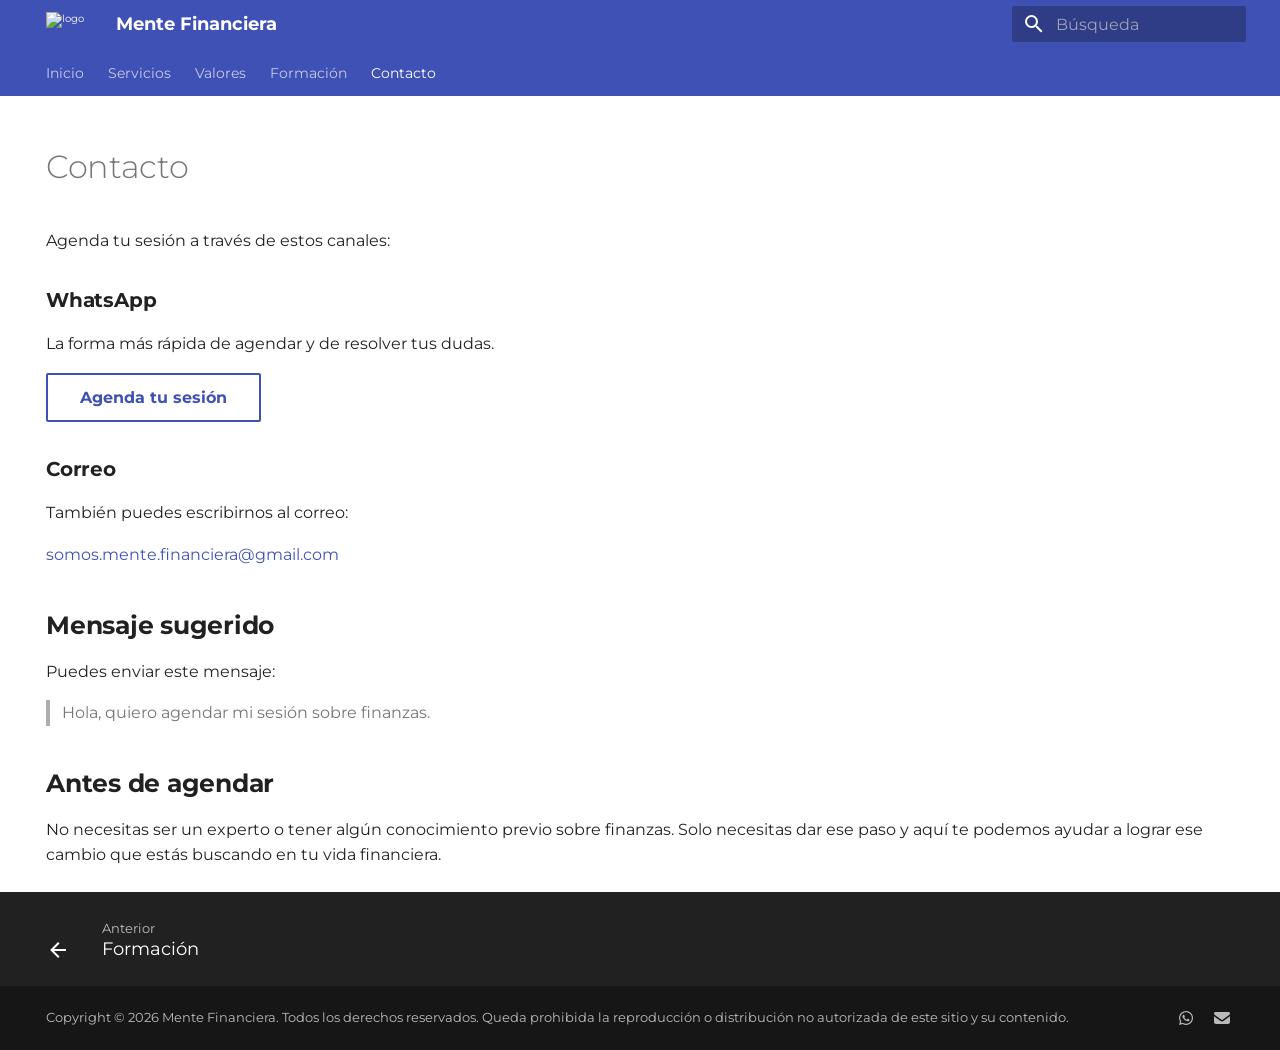
==== contacto/index.html @ 98da9fdd "Pagina de Prueba actualizada desde 475fc9a" ====
<!doctype html>
<html lang="es" class="no-js">
  <head>
    
      <meta charset="utf-8">
      <meta name="viewport" content="width=device-width,initial-scale=1">
      
        <meta name="description" content="Sesión personalizada sobre finanzas personales para jóvenes en México que quieren ordenar su dinero, ahorrar e invertir con mayor criterio.">
      
      
        <meta name="author" content="Mente Financiera">
      
      
        <link rel="canonical" href="https://mente-financiera.github.io/contacto/">
      
      
        <link rel="prev" href="../formacion/">
      
      
      
        
      
      
      <link rel="icon" href="../assets/Dolar.ico">
      <meta name="generator" content="mkdocs-1.6.1, mkdocs-material-9.8.0">
    
    
      
        <title>Contacto - Mente Financiera</title>
      
    
    
      <link rel="stylesheet" href="../assets/stylesheets/main.57a0d79d.min.css">
      
        
        <link rel="stylesheet" href="../assets/stylesheets/palette.fb2fffe2.min.css">
      
      


    
    
      
    
    
      
        
        
        <link rel="preconnect" href="https://fonts.gstatic.com" crossorigin>
        <link rel="stylesheet" href="https://fonts.googleapis.com/css?family=Montserrat:300,300i,400,400i,700,700i%7CRed+Hat+Mono:400,400i,700,700i&display=fallback">
        <style>:root{--md-text-font:"Montserrat";--md-code-font:"Red Hat Mono"}</style>
      
    
    
      <link rel="stylesheet" href="../extra.css?v=20260714-2">
    
    <script>__md_scope=new URL("..",location),__md_hash=e=>[...e].reduce(((e,_)=>(e<<5)-e+_.charCodeAt(0)),0),__md_get=(e,_=localStorage,t=__md_scope)=>JSON.parse(_.getItem(t.pathname+"."+e)),__md_set=(e,_,t=localStorage,a=__md_scope)=>{try{t.setItem(a.pathname+"."+e,JSON.stringify(_))}catch(e){}}</script>
    
      

    
    
  </head>
  
  
    
    
    
    
    
    <body dir="ltr" data-md-color-scheme="default" data-md-color-primary="custom" data-md-color-accent="custom">
  
    
    <input class="md-toggle" data-md-toggle="drawer" type="checkbox" id="__drawer" autocomplete="off">
    <input class="md-toggle" data-md-toggle="search" type="checkbox" id="__search" autocomplete="off">
    <label class="md-overlay" for="__drawer"></label>
    <div data-md-component="skip">
      
        
        <a href="#contacto" class="md-skip">
          Saltar a contenido
        </a>
      
    </div>
    <div data-md-component="announce">
      
    </div>
    
    
      

<header class="md-header" data-md-component="header">
  <nav class="md-header__inner md-grid" aria-label="Cabecera">
    <a href=".." title="Mente Financiera" class="md-header__button md-logo" aria-label="Mente Financiera" data-md-component="logo">
      
  <img src="../assets/Logo.png" alt="logo">

    </a>
    <label class="md-header__button md-icon" for="__drawer">
      
      <svg xmlns="http://www.w3.org/2000/svg" viewBox="0 0 24 24"><path d="M3 6h18v2H3zm0 5h18v2H3zm0 5h18v2H3z"/></svg>
    </label>
    <div class="md-header__title" data-md-component="header-title">
      <div class="md-header__ellipsis">
        <div class="md-header__topic">
          <span class="md-ellipsis">
            Mente Financiera
          </span>
        </div>
        <div class="md-header__topic" data-md-component="header-topic">
          <span class="md-ellipsis">
            
              Contacto
            
          </span>
        </div>
      </div>
    </div>
    
      
    
    
    
    
      
      
        <label class="md-header__button md-icon" for="__search">
          
          <svg xmlns="http://www.w3.org/2000/svg" viewBox="0 0 24 24"><path d="M9.5 3A6.5 6.5 0 0 1 16 9.5c0 1.61-.59 3.09-1.56 4.23l.27.27h.79l5 5-1.5 1.5-5-5v-.79l-.27-.27A6.52 6.52 0 0 1 9.5 16 6.5 6.5 0 0 1 3 9.5 6.5 6.5 0 0 1 9.5 3m0 2C7 5 5 7 5 9.5S7 14 9.5 14 14 12 14 9.5 12 5 9.5 5"/></svg>
        </label>
        <div class="md-search" data-md-component="search" role="dialog">
  <label class="md-search__overlay" for="__search"></label>
  <div class="md-search__inner" role="search">
    <form class="md-search__form" name="search">
      <input type="text" class="md-search__input" name="query" aria-label="Búsqueda" placeholder="Búsqueda" autocapitalize="off" autocorrect="off" autocomplete="off" spellcheck="false" data-md-component="search-query" required>
      <label class="md-search__icon md-icon" for="__search">
        
        <svg xmlns="http://www.w3.org/2000/svg" viewBox="0 0 24 24"><path d="M9.5 3A6.5 6.5 0 0 1 16 9.5c0 1.61-.59 3.09-1.56 4.23l.27.27h.79l5 5-1.5 1.5-5-5v-.79l-.27-.27A6.52 6.52 0 0 1 9.5 16 6.5 6.5 0 0 1 3 9.5 6.5 6.5 0 0 1 9.5 3m0 2C7 5 5 7 5 9.5S7 14 9.5 14 14 12 14 9.5 12 5 9.5 5"/></svg>
        
        <svg xmlns="http://www.w3.org/2000/svg" viewBox="0 0 24 24"><path d="M20 11v2H8l5.5 5.5-1.42 1.42L4.16 12l7.92-7.92L13.5 5.5 8 11z"/></svg>
      </label>
      <nav class="md-search__options" aria-label="Buscar">
        
        <button type="reset" class="md-search__icon md-icon" title="Limpiar" aria-label="Limpiar" tabindex="-1">
          
          <svg xmlns="http://www.w3.org/2000/svg" viewBox="0 0 24 24"><path d="M19 6.41 17.59 5 12 10.59 6.41 5 5 6.41 10.59 12 5 17.59 6.41 19 12 13.41 17.59 19 19 17.59 13.41 12z"/></svg>
        </button>
      </nav>
      
        <div class="md-search__suggest" data-md-component="search-suggest"></div>
      
    </form>
    <div class="md-search__output">
      <div class="md-search__scrollwrap" tabindex="0" data-md-scrollfix>
        <div class="md-search-result" data-md-component="search-result">
          <div class="md-search-result__meta">
            Inicializando búsqueda
          </div>
          <ol class="md-search-result__list" role="presentation"></ol>
        </div>
      </div>
    </div>
  </div>
</div>
      
    
    
  </nav>
  
</header>
    
    <div class="md-container" data-md-component="container">
      
      
        
          
            
<nav class="md-tabs" aria-label="Pestañas" data-md-component="tabs">
  <div class="md-grid">
    <ul class="md-tabs__list">
      
        
  
  
  
  
    <li class="md-tabs__item">
      <a href=".." class="md-tabs__link">
        
  
  
    
  
  Inicio

      </a>
    </li>
  

      
        
  
  
  
  
    <li class="md-tabs__item">
      <a href="../servicios/" class="md-tabs__link">
        
  
  
    
  
  Servicios

      </a>
    </li>
  

      
        
  
  
  
  
    <li class="md-tabs__item">
      <a href="../valores/" class="md-tabs__link">
        
  
  
    
  
  Valores

      </a>
    </li>
  

      
        
  
  
  
  
    <li class="md-tabs__item">
      <a href="../formacion/" class="md-tabs__link">
        
  
  
    
  
  Formación

      </a>
    </li>
  

      
        
  
  
  
    
  
  
    <li class="md-tabs__item md-tabs__item--active">
      <a href="./" class="md-tabs__link">
        
  
  
    
  
  Contacto

      </a>
    </li>
  

      
    </ul>
  </div>
</nav>
          
        
      
      <main class="md-main" data-md-component="main">
        <div class="md-main__inner md-grid">
          
            
              
                
              
              <div class="md-sidebar md-sidebar--primary" data-md-component="sidebar" data-md-type="navigation" hidden>
                <div class="md-sidebar__scrollwrap">
                  <div class="md-sidebar__inner">
                    


  


<nav class="md-nav md-nav--primary md-nav--lifted" aria-label="Navegación" data-md-level="0">
  <label class="md-nav__title" for="__drawer">
    <a href=".." title="Mente Financiera" class="md-nav__button md-logo" aria-label="Mente Financiera" data-md-component="logo">
      
  <img src="../assets/Logo.png" alt="logo">

    </a>
    Mente Financiera
  </label>
  
  <ul class="md-nav__list" data-md-scrollfix>
    
      
      
  
  
  
  
    <li class="md-nav__item">
      <a href=".." class="md-nav__link">
        
  
  
  <span class="md-ellipsis">
    
  
    Inicio
  

    
  </span>
  
  

      </a>
    </li>
  

    
      
      
  
  
  
  
    <li class="md-nav__item">
      <a href="../servicios/" class="md-nav__link">
        
  
  
  <span class="md-ellipsis">
    
  
    Servicios
  

    
  </span>
  
  

      </a>
    </li>
  

    
      
      
  
  
  
  
    <li class="md-nav__item">
      <a href="../valores/" class="md-nav__link">
        
  
  
  <span class="md-ellipsis">
    
  
    Valores
  

    
  </span>
  
  

      </a>
    </li>
  

    
      
      
  
  
  
  
    <li class="md-nav__item">
      <a href="../formacion/" class="md-nav__link">
        
  
  
  <span class="md-ellipsis">
    
  
    Formación
  

    
  </span>
  
  

      </a>
    </li>
  

    
      
      
  
  
    
  
  
  
    <li class="md-nav__item md-nav__item--active">
      
      <input class="md-nav__toggle md-toggle" type="checkbox" id="__toc">
      
      
        
      
      
        <label class="md-nav__link md-nav__link--active" for="__toc">
          
  
  
  <span class="md-ellipsis">
    
  
    Contacto
  

    
  </span>
  
  

          <span class="md-nav__icon md-icon"></span>
        </label>
      
      <a href="./" class="md-nav__link md-nav__link--active">
        
  
  
  <span class="md-ellipsis">
    
  
    Contacto
  

    
  </span>
  
  

      </a>
      
        

<nav class="md-nav md-nav--secondary" aria-label="Tabla de contenidos">
  
  
  
    
  
  
    <label class="md-nav__title" for="__toc">
      <span class="md-nav__icon md-icon"></span>
      Tabla de contenidos
    </label>
    <ul class="md-nav__list" data-md-component="toc" data-md-scrollfix>
      
        <li class="md-nav__item">
  <a href="#whatsapp" class="md-nav__link">
    <span class="md-ellipsis">
      
        WhatsApp
      
    </span>
  </a>
  
</li>
      
        <li class="md-nav__item">
  <a href="#correo" class="md-nav__link">
    <span class="md-ellipsis">
      
        Correo
      
    </span>
  </a>
  
</li>
      
        <li class="md-nav__item">
  <a href="#mensaje-sugerido" class="md-nav__link">
    <span class="md-ellipsis">
      
        Mensaje sugerido
      
    </span>
  </a>
  
</li>
      
        <li class="md-nav__item">
  <a href="#antes-de-agendar" class="md-nav__link">
    <span class="md-ellipsis">
      
        Antes de agendar
      
    </span>
  </a>
  
</li>
      
    </ul>
  
</nav>
      
    </li>
  

    
  </ul>
</nav>
                  </div>
                </div>
              </div>
            
            
              
                
              
              <div class="md-sidebar md-sidebar--secondary" data-md-component="sidebar" data-md-type="toc" hidden>
                <div class="md-sidebar__scrollwrap">
                  <div class="md-sidebar__inner">
                    

<nav class="md-nav md-nav--secondary" aria-label="Tabla de contenidos">
  
  
  
    
  
  
    <label class="md-nav__title" for="__toc">
      <span class="md-nav__icon md-icon"></span>
      Tabla de contenidos
    </label>
    <ul class="md-nav__list" data-md-component="toc" data-md-scrollfix>
      
        <li class="md-nav__item">
  <a href="#whatsapp" class="md-nav__link">
    <span class="md-ellipsis">
      
        WhatsApp
      
    </span>
  </a>
  
</li>
      
        <li class="md-nav__item">
  <a href="#correo" class="md-nav__link">
    <span class="md-ellipsis">
      
        Correo
      
    </span>
  </a>
  
</li>
      
        <li class="md-nav__item">
  <a href="#mensaje-sugerido" class="md-nav__link">
    <span class="md-ellipsis">
      
        Mensaje sugerido
      
    </span>
  </a>
  
</li>
      
        <li class="md-nav__item">
  <a href="#antes-de-agendar" class="md-nav__link">
    <span class="md-ellipsis">
      
        Antes de agendar
      
    </span>
  </a>
  
</li>
      
    </ul>
  
</nav>
                  </div>
                </div>
              </div>
            
          
          
            <div class="md-content" data-md-component="content">
              
              <article class="md-content__inner md-typeset">
                
                  
  




<!-- markdownlint-disable MD033 MD041 -->

<h1 id="contacto">Contacto</h1>
<p>Agenda tu sesión a través de estos canales:</p>
<div class="mf-contact">
<div>
<h3 id="whatsapp"><strong>WhatsApp</strong></h3>
<p>La forma más rápida de agendar y de resolver tus dudas.</p>
<p><a class="md-button" href="https://wa.me/528123905425?text=Hola%2C%20quiero%20agendar%20mi%20sesion%20sobre%20finanzas.">Agenda tu sesión</a></p>
</div>
<div>
<h3 id="correo"><strong>Correo</strong></h3>
<p>También puedes escribirnos al correo:</p>
<p><a href="mailto:somos.mente.financiera@gmail.com">somos.mente.financiera@gmail.com</a></p>
</div>
</div>
<h2 id="mensaje-sugerido"><strong>Mensaje sugerido</strong></h2>
<p>Puedes enviar este mensaje:</p>
<blockquote>
<p>Hola, quiero agendar mi sesión sobre finanzas.</p>
</blockquote>
<h2 id="antes-de-agendar"><strong>Antes de agendar</strong></h2>
<p>No necesitas ser un experto o tener algún conocimiento previo sobre finanzas. Solo necesitas dar ese paso y aquí te podemos ayudar a lograr ese cambio que estás buscando en tu vida financiera.</p>







  
  




  



                
              </article>
            </div>
          
          
<script>var target=document.getElementById(location.hash.slice(1));target&&target.name&&(target.checked=target.name.startsWith("__tabbed_"))</script>
        </div>
        
          <button type="button" class="md-top md-icon" data-md-component="top" hidden>
  
  <svg xmlns="http://www.w3.org/2000/svg" viewBox="0 0 24 24"><path d="M13 20h-2V8l-5.5 5.5-1.42-1.42L12 4.16l7.92 7.92-1.42 1.42L13 8z"/></svg>
  Volver al principio
</button>
        
      </main>
      
        <footer class="md-footer">
  
    
      
        
      
      <nav class="md-footer__inner md-grid" aria-label="Pie" >
        
          
          <a href="../formacion/" class="md-footer__link md-footer__link--prev" aria-label="Anterior: Formación">
            <div class="md-footer__button md-icon">
              
              <svg xmlns="http://www.w3.org/2000/svg" viewBox="0 0 24 24"><path d="M20 11v2H8l5.5 5.5-1.42 1.42L4.16 12l7.92-7.92L13.5 5.5 8 11z"/></svg>
            </div>
            <div class="md-footer__title">
              <span class="md-footer__direction">
                Anterior
              </span>
              <div class="md-ellipsis">
                Formación
              </div>
            </div>
          </a>
        
        
      </nav>
    
  
  <div class="md-footer-meta md-typeset">
    <div class="md-footer-meta__inner md-grid">
      <div class="md-copyright">
  
    <div class="md-copyright__highlight">
      Copyright &copy; 2026 Mente Financiera. Todos los derechos reservados. Queda prohibida la reproducción o distribución no autorizada de este sitio y su contenido.
    </div>
  
  
</div>
      
        
<div class="md-social">
  
    
    
    
    
    <a href="https://wa.me/528123905425?text=Hola%2C%20quiero%20agendar%20mi%20sesion%20Dinero%20a%20Futuro." target="_blank" rel="noopener" title="Agendar por WhatsApp" class="md-social__link">
      <svg xmlns="http://www.w3.org/2000/svg" viewBox="0 0 448 512"><!--! Font Awesome Free 7.1.0 by @fontawesome - https://fontawesome.com License - https://fontawesome.com/license/free (Icons: CC BY 4.0, Fonts: SIL OFL 1.1, Code: MIT License) Copyright 2025 Fonticons, Inc.--><path d="M380.9 97.1C339 55.1 283.2 32 223.9 32c-122.4 0-222 99.6-222 222 0 39.1 10.2 77.3 29.6 111L0 480l117.7-30.9c32.4 17.7 68.9 27 106.1 27h.1c122.3 0 224.1-99.6 224.1-222 0-59.3-25.2-115-67.1-157m-157 341.6c-33.2 0-65.7-8.9-94-25.7l-6.7-4-69.8 18.3L72 359.2l-4.4-7c-18.5-29.4-28.2-63.3-28.2-98.2 0-101.7 82.8-184.5 184.6-184.5 49.3 0 95.6 19.2 130.4 54.1s56.2 81.2 56.1 130.5c0 101.8-84.9 184.6-186.6 184.6m101.2-138.2c-5.5-2.8-32.8-16.2-37.9-18-5.1-1.9-8.8-2.8-12.5 2.8s-14.3 18-17.6 21.8c-3.2 3.7-6.5 4.2-12 1.4-32.6-16.3-54-29.1-75.5-66-5.7-9.8 5.7-9.1 16.3-30.3 1.8-3.7.9-6.9-.5-9.7s-12.5-30.1-17.1-41.2c-4.5-10.8-9.1-9.3-12.5-9.5-3.2-.2-6.9-.2-10.6-.2s-9.7 1.4-14.8 6.9c-5.1 5.6-19.4 19-19.4 46.3s19.9 53.7 22.6 57.4c2.8 3.7 39.1 59.7 94.8 83.8 35.2 15.2 49 16.5 66.6 13.9 10.7-1.6 32.8-13.4 37.4-26.4s4.6-24.1 3.2-26.4c-1.3-2.5-5-3.9-10.5-6.6"/></svg>
    </a>
  
    
    
    
    
    <a href="mailto:somos.mente.financiera@gmail.com" target="_blank" rel="noopener" title="Escribir por correo" class="md-social__link">
      <svg xmlns="http://www.w3.org/2000/svg" viewBox="0 0 512 512"><!--! Font Awesome Free 7.1.0 by @fontawesome - https://fontawesome.com License - https://fontawesome.com/license/free (Icons: CC BY 4.0, Fonts: SIL OFL 1.1, Code: MIT License) Copyright 2025 Fonticons, Inc.--><path d="M48 64C21.5 64 0 85.5 0 112c0 15.1 7.1 29.3 19.2 38.4l208 156a48 48 0 0 0 57.6 0l208-156c12.1-9.1 19.2-23.3 19.2-38.4 0-26.5-21.5-48-48-48zM0 196v188c0 35.3 28.7 64 64 64h384c35.3 0 64-28.7 64-64V196L313.6 344.8c-34.1 25.6-81.1 25.6-115.2 0z"/></svg>
    </a>
  
</div>
      
    </div>
  </div>
</footer>
      
    </div>
    <div class="md-dialog" data-md-component="dialog">
      <div class="md-dialog__inner md-typeset"></div>
    </div>
    
    
    
      
      
      <script id="__config" type="application/json">{"annotate": null, "base": "..", "features": ["navigation.tabs", "navigation.sections", "navigation.top", "navigation.footer", "toc.follow", "search.suggest", "search.highlight"], "search": "../assets/javascripts/workers/search.a7633da7.min.js", "tags": null, "translations": {"clipboard.copied": "Copiado al portapapeles", "clipboard.copy": "Copiar al portapapeles", "search.result.more.one": "1 m\u00e1s en esta p\u00e1gina", "search.result.more.other": "# m\u00e1s en esta p\u00e1gina", "search.result.none": "No se encontraron documentos", "search.result.one": "1 documento encontrado", "search.result.other": "# documentos encontrados", "search.result.placeholder": "Teclee para comenzar b\u00fasqueda", "search.result.term.missing": "Falta", "select.version": "Seleccionar versi\u00f3n"}, "version": null}</script>
    
    
      <script src="../assets/javascripts/bundle.c21346df.min.js"></script>
      
    
  </body>
</html>
---- assets/stylesheets/main.57a0d79d.min.css ----
@charset "UTF-8";html{box-sizing:border-box;-webkit-text-size-adjust:none;-moz-text-size-adjust:none;text-size-adjust:none}*,:after,:before{box-sizing:inherit}@media(prefers-reduced-motion){*,:after,:before{transition:none!important}}body{margin:0;-webkit-font-smoothing:antialiased;-moz-osx-font-smoothing:grayscale;--md-text-font-family:var(--md-text-font, _),
    -apple-system, BlinkMacSystemFont, Helvetica, Arial, sans-serif;--md-code-font-family:var(--md-code-font, _),
    SFMono-Regular, Consolas, Menlo, monospace}.md-typeset code:not(.focus-visible),a,button,input,label{-webkit-tap-highlight-color:transparent}a{color:inherit;text-decoration:none}hr{box-sizing:initial;display:block;height:.05rem;padding:0;overflow:visible;border:0}small{font-size:80%}sub,sup{line-height:1em}img{border-style:none}table{border-spacing:0;border-collapse:initial}td,th{font-weight:400;vertical-align:top}button{padding:0;margin:0;font-family:inherit;font-size:inherit;background:#0000;border:0}input{border:0;outline:none}:root{--md-primary-fg-color:#4051b5;--md-primary-fg-color--light:#5d6cc0;--md-primary-fg-color--dark:#303fa1;--md-primary-bg-color:#fff;--md-primary-bg-color--light:#ffffffb3;--md-accent-fg-color:#526cfe;--md-accent-fg-color--transparent:#526cfe1a;--md-accent-bg-color:#fff;--md-accent-bg-color--light:#ffffffb3;--md-typeset-table-sort-icon:url("data:image/svg+xml;charset=utf-8,<svg xmlns='http://www.w3.org/2000/svg' viewBox='0 0 24 24'><path d='m18 21-4-4h3V7h-3l4-4 4 4h-3v10h3M2 19v-2h10v2M2 13v-2h7v2M2 7V5h4v2z'/></svg>");--md-typeset-table-sort-icon--asc:url("data:image/svg+xml;charset=utf-8,<svg xmlns='http://www.w3.org/2000/svg' viewBox='0 0 24 24'><path d='M19 17h3l-4 4-4-4h3V3h2M2 17h10v2H2M6 5v2H2V5m0 6h7v2H2z'/></svg>");--md-typeset-table-sort-icon--desc:url("data:image/svg+xml;charset=utf-8,<svg xmlns='http://www.w3.org/2000/svg' viewBox='0 0 24 24'><path d='M19 7h3l-4-4-4 4h3v14h2M2 17h10v2H2M6 5v2H2V5m0 6h7v2H2z'/></svg>")}[data-md-color-scheme=default]{color-scheme:light}[data-md-color-scheme=default] img[src$="#gh-dark-mode-only"],[data-md-color-scheme=default] img[src$="#only-dark"]{display:none}:root,[data-md-color-scheme=default]{--md-hue:225deg;--md-default-fg-color:#000000de;--md-default-fg-color--light:#0000008a;--md-default-fg-color--lighter:#00000052;--md-default-fg-color--lightest:#00000012;--md-default-bg-color:#fff;--md-default-bg-color--light:#ffffffb3;--md-default-bg-color--lighter:#ffffff4d;--md-default-bg-color--lightest:#ffffff1f;--md-code-fg-color:#36464e;--md-code-bg-color:#f5f5f5;--md-code-bg-color--light:#f5f5f5b3;--md-code-bg-color--lighter:#f5f5f54d;--md-code-hl-color:#4287ff;--md-code-hl-color--light:#4287ff1a;--md-code-hl-number-color:#d52a2a;--md-code-hl-special-color:#db1457;--md-code-hl-function-color:#a846b9;--md-code-hl-constant-color:#6e59d9;--md-code-hl-keyword-color:#3f6ec6;--md-code-hl-string-color:#1c7d4d;--md-code-hl-name-color:var(--md-code-fg-color);--md-code-hl-operator-color:var(--md-default-fg-color--light);--md-code-hl-punctuation-color:var(--md-default-fg-color--light);--md-code-hl-comment-color:var(--md-default-fg-color--light);--md-code-hl-generic-color:var(--md-default-fg-color--light);--md-code-hl-variable-color:var(--md-default-fg-color--light);--md-typeset-color:var(--md-default-fg-color);--md-typeset-a-color:var(--md-primary-fg-color);--md-typeset-del-color:#f5503d26;--md-typeset-ins-color:#0bd57026;--md-typeset-kbd-color:#fafafa;--md-typeset-kbd-accent-color:#fff;--md-typeset-kbd-border-color:#b8b8b8;--md-typeset-mark-color:#ffff0080;--md-typeset-table-color:#0000001f;--md-typeset-table-color--light:#00000009;--md-admonition-fg-color:var(--md-default-fg-color);--md-admonition-bg-color:var(--md-default-bg-color);--md-warning-fg-color:#000000de;--md-warning-bg-color:#ff9;--md-footer-fg-color:#fff;--md-footer-fg-color--light:#ffffffb3;--md-footer-fg-color--lighter:#ffffff73;--md-footer-bg-color:#000000de;--md-footer-bg-color--dark:#00000052;--md-shadow-z1:0 0.2rem 0.5rem #0000000d,
    0 0 0.05rem #0000001a;--md-shadow-z2:0 0.2rem 0.5rem #0000001a,
    0 0 0.05rem #00000040;--md-shadow-z3:0 0.2rem 0.5rem #0003,
    0 0 0.05rem #00000059}.md-icon svg{display:block;width:1.2rem;height:1.2rem;fill:currentcolor}aside,body,input{font-family:var(--md-text-font-family);font-feature-settings:"kern","liga";color:var(--md-typeset-color)}code,kbd,pre{font-family:var(--md-code-font-family);font-feature-settings:"kern"}.md-typeset{font-size:.8rem;line-height:1.6;overflow-wrap:break-word;-webkit-print-color-adjust:exact;color-adjust:exact}@media print{.md-typeset{font-size:.68rem}.md-typeset code,.md-typeset kbd,.md-typeset pre{white-space:pre-wrap}}.md-typeset blockquote,.md-typeset dl,.md-typeset figure,.md-typeset ol,.md-typeset pre,.md-typeset ul{margin-top:1em;margin-bottom:1em}.md-typeset h1{margin:0 0 1.25em;font-size:2em;line-height:1.3;color:var(--md-default-fg-color--light)}.md-typeset h1,.md-typeset h2{font-weight:300;letter-spacing:-.01em}.md-typeset h2{margin:1.6em 0 .64em;font-size:1.5625em;line-height:1.4}.md-typeset h3{margin:1.6em 0 .8em;font-size:1.25em;font-weight:400;line-height:1.5;letter-spacing:-.01em}.md-typeset h2+h3{margin-top:.8em}.md-typeset h4{margin:1em 0;font-weight:700;letter-spacing:-.01em}.md-typeset h5,.md-typeset h6{margin:1.25em 0;font-size:.8em;font-weight:700;color:var(--md-default-fg-color--light);letter-spacing:-.01em}.md-typeset h5{text-transform:uppercase}.md-typeset h5 code{text-transform:none}.md-typeset hr{display:flow-root;margin:1.5em 0;border-bottom:.05rem solid var(--md-default-fg-color--lightest)}.md-typeset a{color:var(--md-typeset-a-color);word-break:break-word}.md-typeset a,.md-typeset a:before{transition:color 125ms}.md-typeset a:focus,.md-typeset a:hover{color:var(--md-accent-fg-color)}.md-typeset a:focus code,.md-typeset a:hover code{color:var(--md-accent-fg-color);background-color:var(--md-accent-fg-color--transparent)}.md-typeset a code{color:var(--md-typeset-a-color)}.md-typeset a.focus-visible{outline-color:var(--md-accent-fg-color);outline-offset:.2rem}.md-typeset code,.md-typeset kbd,.md-typeset pre{font-variant-ligatures:none;color:var(--md-code-fg-color);direction:ltr;transition:background-color 125ms}.md-typeset code{padding:0 .2941176471em;font-size:.85em;word-break:break-word;background-color:var(--md-code-bg-color);border-radius:.1rem;-webkit-box-decoration-break:clone;box-decoration-break:clone;transition:color 125ms,background-color 125ms}.md-typeset code:not(.focus-visible){outline:none}.md-typeset pre{position:relative;display:flow-root;line-height:1.4}.md-typeset pre>code{display:block;padding:.7720588235em 1.1764705882em;margin:0;overflow:auto;word-break:normal;touch-action:auto;scrollbar-color:var(--md-default-fg-color--lighter) #0000;scrollbar-width:thin;outline-color:var(--md-accent-fg-color);box-shadow:none;-webkit-box-decoration-break:slice;box-decoration-break:slice}.md-typeset pre>code:hover{scrollbar-color:var(--md-accent-fg-color) #0000}.md-typeset pre>code::-webkit-scrollbar{width:.2rem;height:.2rem}.md-typeset pre>code::-webkit-scrollbar-thumb{background-color:var(--md-default-fg-color--lighter)}.md-typeset pre>code::-webkit-scrollbar-thumb:hover{background-color:var(--md-accent-fg-color)}.md-typeset kbd{display:inline-block;padding:0 .6666666667em;font-size:.75em;color:var(--md-default-fg-color);word-break:break-word;vertical-align:text-top;background-color:var(--md-typeset-kbd-color);border-radius:.1rem;box-shadow:0 .1rem 0 .05rem var(--md-typeset-kbd-border-color),0 .1rem 0 var(--md-typeset-kbd-border-color),0 -.1rem .2rem var(--md-typeset-kbd-accent-color) inset}.md-typeset mark{color:inherit;word-break:break-word;background-color:var(--md-typeset-mark-color);-webkit-box-decoration-break:clone;box-decoration-break:clone}.md-typeset abbr{text-decoration:none;cursor:help}.md-typeset [data-preview],.md-typeset abbr{border-bottom:.05rem dotted var(--md-default-fg-color--light)}.md-typeset small{opacity:.75}[dir=ltr] .md-typeset sub,[dir=ltr] .md-typeset sup{margin-left:.078125em}[dir=rtl] .md-typeset sub,[dir=rtl] .md-typeset sup{margin-right:.078125em}[dir=ltr] .md-typeset blockquote{padding-left:.6rem;border-left:.2rem solid var(--md-default-fg-color--lighter)}[dir=rtl] .md-typeset blockquote{padding-right:.6rem;border-right:.2rem solid var(--md-default-fg-color--lighter)}.md-typeset blockquote{margin-left:0;margin-right:0;color:var(--md-default-fg-color--light)}.md-typeset ul{list-style-type:disc}.md-typeset ul[type]{list-style-type:revert-layer}[dir=ltr] .md-typeset ol,[dir=ltr] .md-typeset ol li ol,[dir=ltr] .md-typeset ol li ul,[dir=ltr] .md-typeset ul,[dir=ltr] .md-typeset ul li ol,[dir=ltr] .md-typeset ul li ul{margin-left:.625em}[dir=rtl] .md-typeset ol,[dir=rtl] .md-typeset ol li ol,[dir=rtl] .md-typeset ol li ul,[dir=rtl] .md-typeset ul,[dir=rtl] .md-typeset ul li ol,[dir=rtl] .md-typeset ul li ul{margin-right:.625em}.md-typeset ol,.md-typeset ul{padding:0}.md-typeset ol:not([hidden]),.md-typeset ul:not([hidden]){display:flow-root}.md-typeset ol ol,.md-typeset ul ol{list-style-type:lower-alpha}.md-typeset ol ol ol,.md-typeset ul ol ol{list-style-type:lower-roman}.md-typeset ol ol ol ol,.md-typeset ul ol ol ol{list-style-type:upper-alpha}.md-typeset ol ol ol ol ol,.md-typeset ul ol ol ol ol{list-style-type:upper-roman}.md-typeset ol[type],.md-typeset ul[type]{list-style-type:revert-layer}[dir=ltr] .md-typeset ol li,[dir=ltr] .md-typeset ul li{margin-left:1.25em}[dir=rtl] .md-typeset ol li,[dir=rtl] .md-typeset ul li{margin-right:1.25em}.md-typeset ol li,.md-typeset ul li{margin-bottom:.5em}.md-typeset ol li blockquote,.md-typeset ol li p,.md-typeset ul li blockquote,.md-typeset ul li p{margin:.5em 0}.md-typeset ol li:last-child,.md-typeset ul li:last-child{margin-bottom:0}.md-typeset ol li ol,.md-typeset ol li ul,.md-typeset ul li ol,.md-typeset ul li ul{margin-top:.5em;margin-bottom:.5em}[dir=ltr] .md-typeset dd{margin-left:1.875em}[dir=rtl] .md-typeset dd{margin-right:1.875em}.md-typeset dd{margin-top:1em;margin-bottom:1.5em}.md-typeset img,.md-typeset svg,.md-typeset video{max-width:100%;height:auto}.md-typeset img[align=left]{margin:1em 1em 1em 0}.md-typeset img[align=right]{margin:1em 0 1em 1em}.md-typeset img[align]:only-child{margin-top:0}.md-typeset figure{display:flow-root;width:fit-content;max-width:100%;margin:1em auto;text-align:center}.md-typeset figure img{display:block;margin:0 auto}.md-typeset figcaption{max-width:24rem;margin:1em auto;font-style:italic}.md-typeset iframe{max-width:100%}.md-typeset table:not([class]){display:inline-block;max-width:100%;overflow:auto;font-size:.64rem;touch-action:auto;background-color:var(--md-default-bg-color);border:.05rem solid var(--md-typeset-table-color);border-radius:.1rem}@media print{.md-typeset table:not([class]){display:table}}.md-typeset table:not([class])+*{margin-top:1.5em}.md-typeset table:not([class]) td>:first-child,.md-typeset table:not([class]) th>:first-child{margin-top:0}.md-typeset table:not([class]) td>:last-child,.md-typeset table:not([class]) th>:last-child{margin-bottom:0}.md-typeset table:not([class]) td:not([align]),.md-typeset table:not([class]) th:not([align]){text-align:left}[dir=rtl] .md-typeset table:not([class]) td:not([align]),[dir=rtl] .md-typeset table:not([class]) th:not([align]){text-align:right}.md-typeset table:not([class]) th{min-width:5rem;padding:.9375em 1.25em;font-weight:700;vertical-align:top}.md-typeset table:not([class]) td{padding:.9375em 1.25em;vertical-align:top;border-top:.05rem solid var(--md-typeset-table-color)}.md-typeset table:not([class]) tbody tr{transition:background-color 125ms}.md-typeset table:not([class]) tbody tr:hover{background-color:var(--md-typeset-table-color--light);box-shadow:0 .05rem 0 var(--md-default-bg-color) inset}.md-typeset table:not([class]) a{word-break:normal}.md-typeset table th[role=columnheader]{cursor:pointer}[dir=ltr] .md-typeset table th[role=columnheader]:after{margin-left:.5em}[dir=rtl] .md-typeset table th[role=columnheader]:after{margin-right:.5em}.md-typeset table th[role=columnheader]:after{display:inline-block;width:1.2em;height:1.2em;vertical-align:text-bottom;content:"";-webkit-mask-image:var(--md-typeset-table-sort-icon);mask-image:var(--md-typeset-table-sort-icon);-webkit-mask-repeat:no-repeat;mask-repeat:no-repeat;-webkit-mask-size:contain;mask-size:contain;transition:background-color 125ms}.md-typeset table th[role=columnheader]:hover:after{background-color:var(--md-default-fg-color--lighter)}.md-typeset table th[role=columnheader][aria-sort=ascending]:after{background-color:var(--md-default-fg-color--light);-webkit-mask-image:var(--md-typeset-table-sort-icon--asc);mask-image:var(--md-typeset-table-sort-icon--asc)}.md-typeset table th[role=columnheader][aria-sort=descending]:after{background-color:var(--md-default-fg-color--light);-webkit-mask-image:var(--md-typeset-table-sort-icon--desc);mask-image:var(--md-typeset-table-sort-icon--desc)}.md-typeset__scrollwrap{margin:1em -.8rem;overflow-x:auto;touch-action:auto}.md-typeset__table{display:inline-block;padding:0 .8rem;margin-bottom:.5em}@media print{.md-typeset__table{display:block}}html .md-typeset__table table{display:table;width:100%;margin:0;overflow:hidden}@media screen and (max-width:44.984375em){.md-content__inner>pre{margin:1em -.8rem}.md-content__inner>pre code{border-radius:0}}.md-typeset .md-author{position:relative;display:block;flex-shrink:0;width:1.6rem;height:1.6rem;overflow:hidden;border-radius:100%;transition:color 125ms,transform 125ms}.md-typeset .md-author img{display:block}.md-typeset .md-author--more{font-size:.6rem;font-weight:700;line-height:1.6rem;color:var(--md-default-fg-color--lighter);text-align:center;background:var(--md-default-fg-color--lightest)}.md-typeset .md-author--long{width:2.4rem;height:2.4rem}.md-typeset a.md-author{transform:scale(1)}.md-typeset a.md-author img{filter:grayscale(100%) opacity(75%);border-radius:100%;transition:filter 125ms}.md-typeset a.md-author:focus,.md-typeset a.md-author:hover{z-index:1;transform:scale(1.1)}.md-typeset a.md-author:focus img,.md-typeset a.md-author:hover img{filter:grayscale(0)}.md-banner{overflow:auto;color:var(--md-footer-fg-color);background-color:var(--md-footer-bg-color)}@media print{.md-banner{display:none}}.md-banner--warning{color:var(--md-warning-fg-color);background-color:var(--md-warning-bg-color)}.md-banner__inner{padding:0 .8rem;margin:.6rem auto;font-size:.7rem}[dir=ltr] .md-banner__button{float:right}[dir=rtl] .md-banner__button{float:left}.md-banner__button{color:inherit;cursor:pointer;transition:opacity .25s}.no-js .md-banner__button{display:none}.md-banner__button:hover{opacity:.7}html{height:100%;overflow-x:hidden;font-size:125%}@media screen and (min-width:100em){html{font-size:137.5%}}@media screen and (min-width:125em){html{font-size:150%}}body{position:relative;display:flex;flex-direction:column;width:100%;min-height:100%;font-size:.5rem;background-color:var(--md-default-bg-color)}@media print{body{display:block}}@media screen and (max-width:59.984375em){body[data-md-scrolllock]{position:fixed}}.md-grid{max-width:61rem;margin-left:auto;margin-right:auto}.md-container{display:flex;flex-grow:1;flex-direction:column}@media print{.md-container{display:block}}.md-main{flex-grow:1}.md-main__inner{display:flex;height:100%;margin-top:1.5rem}.md-ellipsis{overflow:hidden;text-overflow:ellipsis}.md-toggle{display:none}.md-option{position:absolute;width:0;height:0;opacity:0}.md-option:checked+label:not([hidden]){display:block}.md-option.focus-visible+label{outline-style:auto;outline-color:var(--md-accent-fg-color)}.md-skip{position:fixed;z-index:-1;padding:.3rem .5rem;margin:.5rem;font-size:.64rem;color:var(--md-default-bg-color);background-color:var(--md-default-fg-color);border-radius:.1rem;outline-color:var(--md-accent-fg-color);opacity:0;transform:translateY(.4rem)}.md-skip:focus{z-index:10;opacity:1;transition:transform .25s cubic-bezier(.4,0,.2,1),opacity 175ms 75ms;transform:translateY(0)}@page{margin:25mm}:root{--md-clipboard-icon:url("data:image/svg+xml;charset=utf-8,<svg xmlns='http://www.w3.org/2000/svg' viewBox='0 0 24 24'><path d='M19 21H8V7h11m0-2H8a2 2 0 0 0-2 2v14a2 2 0 0 0 2 2h11a2 2 0 0 0 2-2V7a2 2 0 0 0-2-2m-3-4H4a2 2 0 0 0-2 2v14h2V3h12z'/></svg>");--md-code-select-icon:url("data:image/svg+xml;charset=utf-8,<svg xmlns='http://www.w3.org/2000/svg' viewBox='0 0 24 24'><path d='M19 19h-4v2h4c1.1 0 2-.9 2-2v-4h-2m0-12h-4v2h4v4h2V5c0-1.1-.9-2-2-2M5 5h4V3H5c-1.1 0-2 .9-2 2v4h2m0 6H3v4c0 1.1.9 2 2 2h4v-2H5zm2-4h2v2H7zm4 0h2v2h-2zm4 0h2v2h-2zM7 7h2v2H7zm4 0h2v2h-2zm4 0h2v2h-2zm-8 8h2v2H7zm4 0h2v2h-2zm4 0h2v2h-2z'/></svg>");--md-code-copy-icon:url("data:image/svg+xml;charset=utf-8,<svg xmlns='http://www.w3.org/2000/svg' viewBox='0 0 24 24'><path d='M19 21H8V7h11m0-2H8a2 2 0 0 0-2 2v14a2 2 0 0 0 2 2h11a2 2 0 0 0 2-2V7a2 2 0 0 0-2-2m-3-4H4a2 2 0 0 0-2 2v14h2V3h12z'/></svg>")}.md-clipboard{z-index:1;width:1.5em;height:1.5em;color:var(--md-default-fg-color--lightest);cursor:pointer;border-radius:.1rem;outline-color:var(--md-accent-fg-color);outline-offset:.1rem;transition:color .25s}@media print{.md-clipboard{display:none}}.md-clipboard:not(.focus-visible){outline:none;-webkit-tap-highlight-color:transparent}:hover>.md-clipboard{color:var(--md-default-fg-color--light)}.md-clipboard:focus,.md-clipboard:hover{color:var(--md-accent-fg-color)}.md-clipboard:after{display:block;width:1.125em;height:1.125em;margin:0 auto;content:"";background-color:currentcolor;-webkit-mask-image:var(--md-clipboard-icon);mask-image:var(--md-clipboard-icon);-webkit-mask-repeat:no-repeat;mask-repeat:no-repeat;-webkit-mask-position:center;mask-position:center;-webkit-mask-size:contain;mask-size:contain}.md-clipboard--inline{cursor:pointer}.md-clipboard--inline code{transition:color .25s,background-color .25s}.md-clipboard--inline:focus code,.md-clipboard--inline:hover code{color:var(--md-accent-fg-color);background-color:var(--md-accent-fg-color--transparent)}.md-typeset .md-code__content{display:grid}.md-code__nav{position:absolute;top:.25em;right:.25em;z-index:1;display:flex;gap:.2rem;padding:.2rem;background-color:var(--md-code-bg-color--lighter);border-radius:.1rem;transition:background-color .25s}:hover>.md-code__nav{background-color:var(--md-code-bg-color--light)}.md-code__button{display:block;width:1.5em;height:1.5em;color:var(--md-default-fg-color--lightest);cursor:pointer;outline-color:var(--md-accent-fg-color);outline-offset:.1rem;transition:color .25s}:hover>*>.md-code__button{color:var(--md-default-fg-color--light)}.md-code__button.focus-visible,.md-code__button:hover{color:var(--md-accent-fg-color)}.md-code__button--active{color:var(--md-default-fg-color)!important}.md-code__button:after{display:block;width:1.125em;height:1.125em;margin:0 auto;content:"";background-color:currentcolor;-webkit-mask-repeat:no-repeat;mask-repeat:no-repeat;-webkit-mask-position:center;mask-position:center;-webkit-mask-size:contain;mask-size:contain}.md-code__button[data-md-type=select]:after{-webkit-mask-image:var(--md-code-select-icon);mask-image:var(--md-code-select-icon)}.md-code__button[data-md-type=copy]:after{-webkit-mask-image:var(--md-code-copy-icon);mask-image:var(--md-code-copy-icon)}@keyframes consent{0%{opacity:0;transform:translateY(100%)}to{opacity:1;transform:translateY(0)}}@keyframes overlay{0%{opacity:0}to{opacity:1}}.md-consent__overlay{position:fixed;top:0;z-index:5;width:100%;height:100%;background-color:#0000008a;-webkit-backdrop-filter:blur(.1rem);backdrop-filter:blur(.1rem);opacity:1;animation:overlay .25s both}.md-consent__inner{position:fixed;bottom:0;z-index:5;width:100%;max-height:100%;padding:0;overflow:auto;background-color:var(--md-default-bg-color);border:0;border-radius:.1rem;box-shadow:0 0 .2rem #0000001a,0 .2rem .4rem #0003;animation:consent .5s cubic-bezier(.1,.7,.1,1) both}.md-consent__form{padding:.8rem}.md-consent__settings{display:none;margin:1em 0}input:checked+.md-consent__settings{display:block}.md-consent__controls{margin-bottom:.8rem}.md-typeset .md-consent__controls .md-button{display:inline}@media screen and (max-width:44.984375em){.md-typeset .md-consent__controls .md-button{display:block;width:100%;margin-top:.4rem;text-align:center}}.md-consent label{cursor:pointer}.md-content{flex-grow:1;min-width:0}.md-content__inner{padding-top:.6rem;margin:0 .8rem 1.2rem}@media screen and (min-width:76.25em){[dir=ltr] .md-sidebar--primary:not([hidden])~.md-content>.md-content__inner,[dir=rtl] .md-sidebar--secondary:not([hidden])~.md-content>.md-content__inner{margin-left:1.2rem}[dir=ltr] .md-sidebar--secondary:not([hidden])~.md-content>.md-content__inner,[dir=rtl] .md-sidebar--primary:not([hidden])~.md-content>.md-content__inner{margin-right:1.2rem}}.md-content__inner:before{display:block;height:.4rem;content:""}.md-content__inner>:last-child{margin-bottom:0}[dir=ltr] .md-content__button{float:right;margin-left:.4rem}[dir=rtl] .md-content__button{float:left;margin-right:.4rem}.md-content__button{padding:0;margin:.4rem 0}@media print{.md-content__button{display:none}}.md-typeset .md-content__button{color:var(--md-default-fg-color--lighter)}.md-content__button svg{display:inline;vertical-align:top}[dir=rtl] .md-content__button svg{transform:scaleX(-1)}[dir=ltr] .md-dialog{right:.8rem}[dir=rtl] .md-dialog{left:.8rem}.md-dialog{position:fixed;bottom:.8rem;z-index:4;min-width:11.1rem;padding:.4rem .6rem;pointer-events:none;background-color:var(--md-default-fg-color);border-radius:.1rem;box-shadow:var(--md-shadow-z3);opacity:0;transition:transform 0s .4s,opacity .4s;transform:translateY(100%)}@media print{.md-dialog{display:none}}.md-dialog--active{pointer-events:auto;opacity:1;transition:transform .4s cubic-bezier(.075,.85,.175,1),opacity .4s;transform:translateY(0)}.md-dialog__inner{font-size:.7rem;color:var(--md-default-bg-color)}.md-feedback{margin:2em 0 1em;text-align:center}.md-feedback fieldset{padding:0;margin:0;border:none}.md-feedback__title{margin:1em auto;font-weight:700}.md-feedback__inner{position:relative}.md-feedback__list{position:relative;display:flex;flex-wrap:wrap;place-content:baseline center}.md-feedback__list:hover .md-icon:not(:disabled){color:var(--md-default-fg-color--lighter)}:disabled .md-feedback__list{min-height:1.8rem}.md-feedback__icon{flex-shrink:0;margin:0 .1rem;color:var(--md-default-fg-color--light);cursor:pointer;transition:color 125ms}.md-feedback__icon:not(:disabled).md-icon:hover{color:var(--md-accent-fg-color)}.md-feedback__icon:disabled{color:var(--md-default-fg-color--lightest);pointer-events:none}.md-feedback__note{position:relative;opacity:0;transition:transform .4s cubic-bezier(.1,.7,.1,1),opacity .15s;transform:translateY(.4rem)}.md-feedback__note>*{max-width:16rem;margin:0 auto}:disabled .md-feedback__note{opacity:1;transform:translateY(0)}@media print{.md-feedback,.md-footer{display:none}}.md-footer{color:var(--md-footer-fg-color);background-color:var(--md-footer-bg-color)}.md-footer__inner{justify-content:space-between;padding:.2rem;overflow:auto}.md-footer__inner:not([hidden]){display:flex}.md-footer__link{display:flex;flex-grow:.01;align-items:end;max-width:100%;margin-top:1rem;margin-bottom:.4rem;overflow:hidden;outline-color:var(--md-accent-fg-color);transition:opacity .25s}.md-footer__link:focus,.md-footer__link:hover{opacity:.7}[dir=rtl] .md-footer__link svg{transform:scaleX(-1)}@media screen and (max-width:44.984375em){.md-footer__link--prev{flex-shrink:0}.md-footer__link--prev .md-footer__title{display:none}}[dir=ltr] .md-footer__link--next{margin-left:auto}.md-footer__link--next{text-align:right}[dir=rtl] .md-footer__link--next{margin-right:auto;text-align:left}.md-footer__title{flex-grow:1;max-width:calc(100% - 2.4rem);padding:0 1rem;margin-bottom:.7rem;font-size:.9rem;white-space:nowrap}.md-footer__button{padding:.4rem;margin:.2rem}.md-footer__direction{font-size:.64rem;opacity:.7}.md-footer-meta{background-color:var(--md-footer-bg-color--dark)}.md-footer-meta__inner{display:flex;flex-wrap:wrap;justify-content:space-between;padding:.2rem}html .md-footer-meta.md-typeset a{color:var(--md-footer-fg-color--light)}html .md-footer-meta.md-typeset a:focus,html .md-footer-meta.md-typeset a:hover{color:var(--md-footer-fg-color)}.md-copyright{width:100%;padding:.4rem 0;margin:auto .6rem;font-size:.64rem;color:var(--md-footer-fg-color--lighter)}.md-copyright__highlight{color:var(--md-footer-fg-color--light)}.md-social{display:inline-flex;gap:.2rem;padding:.2rem 0 .6rem;margin:0 .4rem}@media screen and (min-width:45em){.md-copyright{width:auto}.md-social{padding:.6rem 0}}.md-social__link{display:inline-block;width:1.6rem;height:1.6rem;text-align:center}.md-social__link:before{line-height:1.9}.md-social__link svg{max-height:.8rem;vertical-align:-25%;fill:currentcolor}.md-typeset .md-button{display:inline-block;padding:.625em 2em;font-weight:700;color:var(--md-primary-fg-color);cursor:pointer;border:.1rem solid;border-radius:.1rem;transition:color 125ms,background-color 125ms,border-color 125ms}.md-typeset .md-button--primary{color:var(--md-primary-bg-color);background-color:var(--md-primary-fg-color);border-color:var(--md-primary-fg-color)}.md-typeset .md-button:focus,.md-typeset .md-button:hover{color:var(--md-accent-bg-color);background-color:var(--md-accent-fg-color);border-color:var(--md-accent-fg-color)}[dir=ltr] .md-typeset .md-input,[dir=rtl] .md-typeset .md-input{border-top-left-radius:.1rem}[dir=ltr] .md-typeset .md-input,[dir=rtl] .md-typeset .md-input{border-top-right-radius:.1rem}.md-typeset .md-input{height:1.8rem;padding:0 .6rem;font-size:.8rem;border-bottom:.1rem solid var(--md-default-fg-color--lighter);box-shadow:var(--md-shadow-z1);transition:border .25s,box-shadow .25s}.md-typeset .md-input:focus,.md-typeset .md-input:hover{border-bottom-color:var(--md-accent-fg-color);box-shadow:var(--md-shadow-z2)}.md-typeset .md-input--stretch{width:100%}.md-header{position:sticky;left:0;right:0;top:0;z-index:4;display:block;color:var(--md-primary-bg-color);background-color:var(--md-primary-fg-color);box-shadow:0 0 .2rem #0000,0 .2rem .4rem #0000}@media print{.md-header{display:none}}.md-header[hidden]{transition:transform .25s cubic-bezier(.8,0,.6,1),box-shadow .25s;transform:translateY(-100%)}.md-header--shadow{box-shadow:0 0 .2rem #0000001a,0 .2rem .4rem #0003;transition:transform .25s cubic-bezier(.1,.7,.1,1),box-shadow .25s}.md-header__inner{display:flex;align-items:center;padding:0 .2rem}.md-header__button{position:relative;z-index:1;padding:.4rem;margin:.2rem;color:currentcolor;vertical-align:middle;cursor:pointer;outline-color:var(--md-accent-fg-color);transition:opacity .25s}.md-header__button:hover{opacity:.7}.md-header__button:not([hidden]){display:inline-block}.md-header__button:not(.focus-visible){outline:none;-webkit-tap-highlight-color:transparent}.md-header__button.md-logo{padding:.4rem;margin:.2rem}@media screen and (max-width:76.234375em){.md-header__button.md-logo{display:none}}.md-header__button.md-logo img,.md-header__button.md-logo svg{display:block;width:auto;height:1.2rem;fill:currentcolor}@media screen and (min-width:60em){.md-header__button[for=__search]{display:none}}.no-js .md-header__button[for=__search]{display:none}[dir=rtl] .md-header__button[for=__search] svg{transform:scaleX(-1)}@media screen and (min-width:76.25em){.md-header__button[for=__drawer]{display:none}}.md-header__topic{position:absolute;display:flex;max-width:100%;white-space:nowrap;transition:transform .4s cubic-bezier(.1,.7,.1,1),opacity .15s}.md-header__topic+.md-header__topic{z-index:-1;pointer-events:none;opacity:0;transition:transform .4s cubic-bezier(1,.7,.1,.1),opacity .15s;transform:translateX(1.25rem)}[dir=rtl] .md-header__topic+.md-header__topic{transform:translateX(-1.25rem)}.md-draft,.md-header__topic:first-child,.md-nav__title{font-weight:700}[dir=ltr] .md-header__title{margin-left:1rem;margin-right:.4rem}[dir=rtl] .md-header__title{margin-right:1rem;margin-left:.4rem}.md-header__title{flex-grow:1;height:2.4rem;font-size:.9rem;line-height:2.4rem}.md-header__title--active .md-header__topic{z-index:-1;pointer-events:none;opacity:0;transition:transform .4s cubic-bezier(1,.7,.1,.1),opacity .15s;transform:translateX(-1.25rem)}[dir=rtl] .md-header__title--active .md-header__topic{transform:translateX(1.25rem)}.md-header__title--active .md-header__topic+.md-header__topic{z-index:0;pointer-events:auto;opacity:1;transition:transform .4s cubic-bezier(.1,.7,.1,1),opacity .15s;transform:translateX(0)}.md-header__title>.md-header__ellipsis{position:relative;width:100%;height:100%}.md-header__option{display:flex;flex-shrink:0;max-width:100%;white-space:nowrap;transition:max-width 0s .25s,opacity .25s .25s}[data-md-toggle=search]:checked~.md-header .md-header__option{max-width:0;opacity:0;transition:max-width,opacity}.md-header__option>input{bottom:0}.md-header__source{display:none}@media screen and (min-width:60em){[dir=ltr] .md-header__source{margin-left:1rem}[dir=rtl] .md-header__source{margin-right:1rem}.md-header__source{display:block;width:11.7rem;max-width:11.7rem}}@media screen and (min-width:76.25em){[dir=ltr] .md-header__source{margin-left:1.4rem}[dir=rtl] .md-header__source{margin-right:1.4rem}}.md-meta{font-size:.7rem;line-height:1.3;color:var(--md-default-fg-color--light)}.md-meta__list{display:inline-flex;flex-wrap:wrap;padding:0;margin:0;list-style:none}.md-meta__item:not(:last-child):after{margin-left:.2rem;margin-right:.2rem;content:"·"}.md-meta__link{color:var(--md-typeset-a-color)}.md-meta__link:focus,.md-meta__link:hover{color:var(--md-accent-fg-color)}.md-draft{display:inline-block;padding-left:.5714285714em;padding-right:.5714285714em;color:#fff;background-color:#ff1744;border-radius:.125em}:root{--md-nav-icon--prev:url("data:image/svg+xml;charset=utf-8,<svg xmlns='http://www.w3.org/2000/svg' viewBox='0 0 24 24'><path d='M20 11v2H8l5.5 5.5-1.42 1.42L4.16 12l7.92-7.92L13.5 5.5 8 11z'/></svg>");--md-nav-icon--next:url("data:image/svg+xml;charset=utf-8,<svg xmlns='http://www.w3.org/2000/svg' viewBox='0 0 24 24'><path d='M8.59 16.58 13.17 12 8.59 7.41 10 6l6 6-6 6z'/></svg>");--md-toc-icon:url("data:image/svg+xml;charset=utf-8,<svg xmlns='http://www.w3.org/2000/svg' viewBox='0 0 24 24'><path d='M3 9h14V7H3zm0 4h14v-2H3zm0 4h14v-2H3zm16 0h2v-2h-2zm0-10v2h2V7zm0 6h2v-2h-2z'/></svg>");--md-path-icon:url("data:image/svg+xml;charset=utf-8,<svg xmlns='http://www.w3.org/2000/svg' viewBox='0 0 24 24'><path d='M8.59 16.58 13.17 12 8.59 7.41 10 6l6 6-6 6z'/></svg>");--md-post-pin-icon:url("data:image/svg+xml;charset=utf-8,<svg xmlns='http://www.w3.org/2000/svg' viewBox='0 0 24 24'><path d='M16 12V4h1V2H7v2h1v8l-2 2v2h5.2v6h1.6v-6H18v-2z'/></svg>");--md-progress-value:0;--md-progress-delay:400ms;--md-search-result-icon:url("data:image/svg+xml;charset=utf-8,<svg xmlns='http://www.w3.org/2000/svg' viewBox='0 0 24 24'><path d='M14 2H6a2 2 0 0 0-2 2v16a2 2 0 0 0 2 2h7c-.41-.25-.8-.56-1.14-.9-.33-.33-.61-.7-.86-1.1H6V4h7v5h5v1.18c.71.16 1.39.43 2 .82V8zm6.31 16.9c1.33-2.11.69-4.9-1.4-6.22-2.11-1.33-4.91-.68-6.22 1.4-1.34 2.11-.69 4.89 1.4 6.22 1.46.93 3.32.93 4.79.02L22 23.39 23.39 22zm-3.81.1a2.5 2.5 0 0 1-2.5-2.5 2.5 2.5 0 0 1 2.5-2.5 2.5 2.5 0 0 1 2.5 2.5 2.5 2.5 0 0 1-2.5 2.5'/></svg>")}.md-nav,.md-nav__link .md-typeset{font-size:.7rem;line-height:1.3}.md-nav__title{display:block;padding:0 .6rem;overflow:hidden;color:var(--md-default-fg-color--light);text-overflow:ellipsis}.md-nav__title .md-nav__button{display:none}.md-nav__title .md-nav__button img{width:auto;height:100%}.md-nav__title .md-nav__button.md-logo img,.md-nav__title .md-nav__button.md-logo svg{display:block;width:auto;max-width:100%;height:2.4rem;object-fit:contain;fill:currentcolor}.md-nav__list{padding:0;margin:0;list-style:none}.md-nav__link{display:flex;gap:.4rem;align-items:flex-start;margin-top:.625em;scroll-snap-align:start;transition:color 125ms}.md-nav__link--passed,.md-nav__link--passed code{color:var(--md-default-fg-color--light)}.md-nav__item .md-nav__link--active,.md-nav__item .md-nav__link--active code{color:var(--md-typeset-a-color)}.md-nav__link .md-ellipsis{position:relative}.md-nav__link .md-ellipsis code{word-break:normal}[dir=ltr] .md-nav__link .md-icon:last-child{margin-left:auto}[dir=rtl] .md-nav__link .md-icon:last-child{margin-right:auto}.md-nav__link svg{position:relative;flex-shrink:0;height:1.3em;fill:currentcolor}.md-nav__link[for]:focus,.md-nav__link[for]:hover,.md-nav__link[href]:focus,.md-nav__link[href]:hover{color:var(--md-accent-fg-color);cursor:pointer}.md-nav__link[for]:focus code,.md-nav__link[for]:hover code,.md-nav__link[href]:focus code,.md-nav__link[href]:hover code{color:var(--md-accent-fg-color);background-color:var(--md-accent-fg-color--transparent)}.md-nav__link.focus-visible,.md-pagination__link.focus-visible{outline-color:var(--md-accent-fg-color);outline-offset:.2rem}.md-nav--primary .md-nav__link[for=__toc]{display:none}.md-nav--primary .md-nav__link[for=__toc] .md-icon:after{display:block;width:100%;height:100%;background-color:currentcolor;-webkit-mask-image:var(--md-toc-icon);mask-image:var(--md-toc-icon)}.md-nav--primary .md-nav__link[for=__toc]~.md-nav,.md-nav__source{display:none}.md-nav__container>.md-nav__link{margin-top:0}.md-nav__container>.md-nav__link:first-child{flex-grow:1;min-width:0}.md-nav__icon{flex-shrink:0}@media screen and (max-width:76.234375em){.md-nav--primary,.md-nav--primary .md-nav{position:absolute;left:0;right:0;top:0;z-index:1;display:flex;flex-direction:column;height:100%;background-color:var(--md-default-bg-color)}.md-nav--primary .md-nav__item,.md-nav--primary .md-nav__title{font-size:.8rem;line-height:1.5}.md-nav--primary .md-nav__title{position:relative;height:5.6rem;padding:3rem .8rem .2rem;line-height:2.4rem;color:var(--md-default-fg-color--light);white-space:nowrap;cursor:pointer;background-color:var(--md-default-fg-color--lightest)}[dir=ltr] .md-nav--primary .md-nav__title .md-nav__icon{left:.4rem}[dir=rtl] .md-nav--primary .md-nav__title .md-nav__icon{right:.4rem}.md-nav--primary .md-nav__title .md-nav__icon{position:absolute;top:.4rem;display:block;width:1.2rem;height:1.2rem;margin:.2rem}.md-nav--primary .md-nav__title .md-nav__icon:after{display:block;width:100%;height:100%;content:"";background-color:currentcolor;-webkit-mask-image:var(--md-nav-icon--prev);mask-image:var(--md-nav-icon--prev);-webkit-mask-repeat:no-repeat;mask-repeat:no-repeat;-webkit-mask-position:center;mask-position:center;-webkit-mask-size:contain;mask-size:contain}.md-nav--primary .md-nav__title~.md-nav__list{overflow-y:auto;touch-action:pan-y;scroll-snap-type:y mandatory;background-color:var(--md-default-bg-color);box-shadow:0 .05rem 0 var(--md-default-fg-color--lightest) inset}.md-nav--primary .md-nav__title~.md-nav__list>:first-child{border-top:0}.md-nav--primary .md-nav__title[for=__drawer]{font-weight:700;color:var(--md-primary-bg-color);background-color:var(--md-primary-fg-color)}.md-nav--primary .md-nav__title .md-logo{position:absolute;left:.2rem;right:.2rem;top:.2rem;display:block;padding:.4rem;margin:.2rem}.md-nav--primary .md-nav__list{flex:1}.md-nav--primary .md-nav__item{border-top:.05rem solid var(--md-default-fg-color--lightest)}.md-nav--primary .md-nav__item--active>.md-nav__link{color:var(--md-typeset-a-color)}.md-nav--primary .md-nav__item--active>.md-nav__link:focus,.md-nav--primary .md-nav__item--active>.md-nav__link:hover{color:var(--md-accent-fg-color)}.md-nav--primary .md-nav__link{padding:.6rem .8rem;margin-top:0}.md-nav--primary .md-nav__link svg{margin-top:.1em}.md-nav--primary .md-nav__link>.md-nav__link{padding:0}[dir=ltr] .md-nav--primary .md-nav__link .md-nav__icon{margin-right:-.2rem}[dir=rtl] .md-nav--primary .md-nav__link .md-nav__icon{margin-left:-.2rem}.md-nav--primary .md-nav__link .md-nav__icon{width:1.2rem;height:1.2rem;font-size:1.2rem}.md-nav--primary .md-nav__link .md-nav__icon:after{display:block;width:100%;height:100%;content:"";background-color:currentcolor;-webkit-mask-image:var(--md-nav-icon--next);mask-image:var(--md-nav-icon--next);-webkit-mask-repeat:no-repeat;mask-repeat:no-repeat;-webkit-mask-position:center;mask-position:center;-webkit-mask-size:contain;mask-size:contain}[dir=rtl] .md-nav--primary .md-nav__icon:after{transform:scale(-1)}.md-nav--primary .md-nav--secondary .md-nav{position:static;background-color:initial}[dir=ltr] .md-nav--primary .md-nav--secondary .md-nav .md-nav__link{padding-left:1.4rem}[dir=rtl] .md-nav--primary .md-nav--secondary .md-nav .md-nav__link{padding-right:1.4rem}[dir=ltr] .md-nav--primary .md-nav--secondary .md-nav .md-nav .md-nav__link{padding-left:2rem}[dir=rtl] .md-nav--primary .md-nav--secondary .md-nav .md-nav .md-nav__link{padding-right:2rem}[dir=ltr] .md-nav--primary .md-nav--secondary .md-nav .md-nav .md-nav .md-nav__link{padding-left:2.6rem}[dir=rtl] .md-nav--primary .md-nav--secondary .md-nav .md-nav .md-nav .md-nav__link{padding-right:2.6rem}[dir=ltr] .md-nav--primary .md-nav--secondary .md-nav .md-nav .md-nav .md-nav .md-nav__link{padding-left:3.2rem}[dir=rtl] .md-nav--primary .md-nav--secondary .md-nav .md-nav .md-nav .md-nav .md-nav__link{padding-right:3.2rem}.md-nav--secondary{background-color:initial}.md-nav__toggle~.md-nav{display:flex;opacity:0;transition:transform .25s cubic-bezier(.8,0,.6,1),opacity 125ms 50ms;transform:translateX(100%)}[dir=rtl] .md-nav__toggle~.md-nav{transform:translateX(-100%)}.md-nav__toggle:checked~.md-nav{opacity:1;transition:transform .25s cubic-bezier(.4,0,.2,1),opacity 125ms 125ms;transform:translateX(0)}.md-nav__toggle:checked~.md-nav>.md-nav__list{backface-visibility:hidden}}@media screen and (max-width:59.984375em){.md-nav--primary .md-nav__link[for=__toc]{display:flex}.md-nav--primary .md-nav__link[for=__toc] .md-icon:after{content:""}.md-nav--primary .md-nav__link[for=__toc]+.md-nav__link{display:none}.md-nav--primary .md-nav__link[for=__toc]~.md-nav{display:flex}.md-nav__source{display:block;padding:0 .2rem;color:var(--md-primary-bg-color);background-color:var(--md-primary-fg-color--dark)}}@media screen and (min-width:60em) and (max-width:76.234375em){.md-nav--integrated .md-nav__link[for=__toc]{display:flex}.md-nav--integrated .md-nav__link[for=__toc] .md-icon:after{content:""}.md-nav--integrated .md-nav__link[for=__toc]+.md-nav__link{display:none}.md-nav--integrated .md-nav__link[for=__toc]~.md-nav{display:flex}}@media screen and (min-width:60em){.md-nav{margin-bottom:-.4rem}.md-nav--secondary .md-nav__title{position:sticky;top:0;z-index:1;background:var(--md-default-bg-color);box-shadow:0 0 .4rem .4rem var(--md-default-bg-color)}.md-nav--secondary .md-nav__title[for=__toc]{scroll-snap-align:start}.md-nav--secondary .md-nav__title .md-nav__icon{display:none}[dir=ltr] .md-nav--secondary .md-nav__list{padding-left:.6rem}[dir=rtl] .md-nav--secondary .md-nav__list{padding-right:.6rem}.md-nav--secondary .md-nav__list{padding-bottom:.4rem}[dir=ltr] .md-nav--secondary .md-nav__item>.md-nav__link{margin-right:.4rem}[dir=rtl] .md-nav--secondary .md-nav__item>.md-nav__link{margin-left:.4rem}}@media screen and (min-width:76.25em){.md-nav{margin-bottom:-.4rem;transition:max-height .25s cubic-bezier(.86,0,.07,1)}.md-nav--primary .md-nav__title{position:sticky;top:0;z-index:1;background:var(--md-default-bg-color);box-shadow:0 0 .4rem .4rem var(--md-default-bg-color)}.md-nav--primary .md-nav__title[for=__drawer]{scroll-snap-align:start}.md-nav--primary .md-nav__title .md-nav__icon{display:none}[dir=ltr] .md-nav--primary .md-nav__list{padding-left:.6rem}[dir=rtl] .md-nav--primary .md-nav__list{padding-right:.6rem}.md-nav--primary .md-nav__list{padding-bottom:.4rem}[dir=ltr] .md-nav--primary .md-nav__item>.md-nav__link{margin-right:.4rem}[dir=rtl] .md-nav--primary .md-nav__item>.md-nav__link{margin-left:.4rem}.md-nav__toggle~.md-nav{display:grid;grid-template-rows:minmax(.4rem,0fr);visibility:collapse;opacity:0;transition:grid-template-rows .25s cubic-bezier(.86,0,.07,1),opacity .25s,visibility 0s .25s}.md-nav__toggle~.md-nav>.md-nav__list{overflow:hidden}.md-nav__toggle.md-toggle--indeterminate~.md-nav,.md-nav__toggle:checked~.md-nav{grid-template-rows:minmax(.4rem,1fr);visibility:visible;opacity:1;transition:grid-template-rows .25s cubic-bezier(.86,0,.07,1),opacity .15s .1s,visibility}.md-nav__toggle.md-toggle--indeterminate~.md-nav{transition:none}.md-nav__item--nested>.md-nav>.md-nav__title{display:none}.md-nav__item--section{display:block;margin:1.25em 0}.md-nav__item--section:last-child{margin-bottom:0}.md-nav__item--section>.md-nav__link{font-weight:700}.md-nav--lifted>.md-nav__list>.md-nav__item>[for],.md-nav__item--section>.md-nav__link[for]{color:var(--md-default-fg-color--light)}.md-nav--lifted>.md-nav__list>.md-nav__item--active>.md-nav__link:not(.md-nav__container),.md-nav__item--section>.md-nav__link:not(.md-nav__container){pointer-events:none}.md-nav__item--section>.md-nav__link .md-icon,.md-nav__item--section>.md-nav__link>[for]{display:none}[dir=ltr] .md-nav__item--section>.md-nav{margin-left:-.6rem}[dir=rtl] .md-nav__item--section>.md-nav{margin-right:-.6rem}.md-nav__item--section>.md-nav{display:block;visibility:visible;opacity:1}.md-nav__item--section>.md-nav>.md-nav__list>.md-nav__item{padding:0}.md-nav__icon{width:.9rem;height:.9rem;border-radius:100%;transition:background-color .25s}.md-nav__icon:hover{background-color:var(--md-accent-fg-color--transparent)}.md-nav__icon:after{display:inline-block;width:100%;height:100%;vertical-align:-.1rem;content:"";background-color:currentcolor;border-radius:100%;-webkit-mask-image:var(--md-nav-icon--next);mask-image:var(--md-nav-icon--next);-webkit-mask-repeat:no-repeat;mask-repeat:no-repeat;-webkit-mask-position:center;mask-position:center;-webkit-mask-size:contain;mask-size:contain;transition:transform .25s}[dir=rtl] .md-nav__icon:after{transform:rotate(180deg)}.md-nav__item--nested .md-nav__toggle:checked~.md-nav__link .md-nav__icon:after,.md-nav__item--nested .md-toggle--indeterminate~.md-nav__link .md-nav__icon:after{transform:rotate(90deg)}.md-nav--lifted>.md-nav__list>.md-nav__item,.md-nav--lifted>.md-nav__title{display:none}.md-nav--lifted>.md-nav__list>.md-nav__item--active{display:block}.md-nav--lifted>.md-nav__list>.md-nav__item--active>.md-nav__link{position:sticky;top:0;z-index:1;margin-top:0;background:var(--md-default-bg-color);box-shadow:0 0 .4rem .4rem var(--md-default-bg-color)}.md-nav--lifted>.md-nav__list>.md-nav__item--active.md-nav__item--section{margin:0}[dir=ltr] .md-nav--lifted>.md-nav__list>.md-nav__item>.md-nav:not(.md-nav--secondary){margin-left:-.6rem}[dir=rtl] .md-nav--lifted>.md-nav__list>.md-nav__item>.md-nav:not(.md-nav--secondary){margin-right:-.6rem}.md-nav--lifted .md-nav[data-md-level="1"]{grid-template-rows:minmax(.4rem,1fr);visibility:visible;opacity:1}[dir=ltr] .md-nav--integrated>.md-nav__list>.md-nav__item--active .md-nav--secondary{border-left:.05rem solid var(--md-primary-fg-color)}[dir=rtl] .md-nav--integrated>.md-nav__list>.md-nav__item--active .md-nav--secondary{border-right:.05rem solid var(--md-primary-fg-color)}.md-nav--integrated>.md-nav__list>.md-nav__item--active .md-nav--secondary{display:block;margin-bottom:1.25em;visibility:visible;opacity:1}.md-nav--integrated>.md-nav__list>.md-nav__item--active .md-nav--secondary>.md-nav__list{padding-bottom:0;overflow:visible}.md-nav--integrated>.md-nav__list>.md-nav__item--active .md-nav--secondary>.md-nav__title{display:none}}.md-pagination{gap:.4rem;font-size:.8rem;font-weight:700}.md-pagination,.md-pagination>*{display:flex;align-items:center;justify-content:center}.md-pagination>*{min-width:1.8rem;height:1.8rem;text-align:center;border-radius:.2rem}.md-pagination__current{color:var(--md-default-fg-color--light);background-color:var(--md-default-fg-color--lightest)}.md-pagination__link{transition:color 125ms,background-color 125ms}.md-pagination__link:focus,.md-pagination__link:hover{color:var(--md-accent-fg-color);background-color:var(--md-accent-fg-color--transparent)}.md-pagination__link:focus svg,.md-pagination__link:hover svg{color:var(--md-accent-fg-color)}.md-pagination__link svg{display:block;width:1.2rem;max-height:100%;color:var(--md-default-fg-color--lighter);fill:currentcolor}.md-path{padding-top:1.2rem;margin:0 .8rem;overflow:auto;font-size:.7rem}.md-path:not([hidden]){display:block}@media screen and (min-width:76.25em){.md-path{margin:0 1.2rem}}.md-path__list{display:flex;gap:.2rem;align-items:center;padding:0;margin:0;list-style:none}.md-path__item:not(:first-child){display:inline-flex;gap:.2rem;white-space:nowrap}.md-path__item:not(:first-child):before{display:inline;width:.8rem;height:.8rem;content:"";background-color:var(--md-default-fg-color--lighter);-webkit-mask-image:var(--md-path-icon);mask-image:var(--md-path-icon)}.md-path__link{display:flex;align-items:center;color:var(--md-default-fg-color--light)}.md-path__link:focus,.md-path__link:hover,.md-post .md-post__meta a:focus,.md-post .md-post__meta a:hover{color:var(--md-accent-fg-color)}.md-post__back{padding-bottom:1.2rem;margin-bottom:1.2rem;border-bottom:.05rem solid var(--md-default-fg-color--lightest)}@media screen and (max-width:76.234375em){.md-post__back{display:none}}[dir=rtl] .md-post__back svg{transform:scaleX(-1)}.md-post__authors{display:flex;flex-direction:column;gap:.6rem;margin:0 .6rem 1.2rem}.md-post .md-post__meta a{transition:color 125ms}.md-post__title{font-weight:700;color:var(--md-default-fg-color--light)}.md-post--excerpt{margin-bottom:3.2rem}.md-post--excerpt .md-post__header{display:flex;gap:.6rem;align-items:center;min-height:1.6rem}.md-post--excerpt .md-post__authors{display:inline-flex;flex-direction:row;gap:.2rem;align-items:center;min-height:2.4rem;margin:0}[dir=ltr] .md-post--excerpt .md-post__meta .md-meta__list{margin-right:.4rem}[dir=rtl] .md-post--excerpt .md-post__meta .md-meta__list{margin-left:.4rem}.md-post--excerpt .md-post__content>:first-child{--md-scroll-margin:6rem;margin-top:0}.md-post>.md-nav--secondary{margin:1em 0}.md-pin{padding:.2rem;margin-top:-.05rem;background:var(--md-default-fg-color--lightest);border-radius:1rem}.md-pin:after{display:block;width:.6rem;height:.6rem;margin:0 auto;content:"";background-color:currentcolor;-webkit-mask-image:var(--md-post-pin-icon);mask-image:var(--md-post-pin-icon);-webkit-mask-repeat:no-repeat;mask-repeat:no-repeat;-webkit-mask-position:center;mask-position:center;-webkit-mask-size:contain;mask-size:contain}.md-profile{display:flex;gap:.6rem;align-items:center;width:100%;font-size:.7rem;line-height:1.4}.md-profile__description{flex-grow:1}.md-content--post{display:flex}.md-content--post>.md-content__inner{flex-grow:1;min-width:0}@media screen and (min-width:76.25em){[dir=ltr] .md-content--post>.md-content__inner{margin-left:1.2rem}[dir=rtl] .md-content--post>.md-content__inner{margin-right:1.2rem}}@media screen and (max-width:76.234375em){.md-content--post{flex-flow:column-reverse}.md-sidebar.md-sidebar--post{position:static;width:100%;padding:0}.md-sidebar.md-sidebar--post .md-sidebar__scrollwrap{overflow:visible}.md-sidebar.md-sidebar--post .md-sidebar__inner{padding:0}.md-sidebar.md-sidebar--post .md-post__meta{margin-left:.6rem;margin-right:.6rem}.md-sidebar.md-sidebar--post .md-nav__item{display:inline;border:none}.md-sidebar.md-sidebar--post .md-nav__list{display:inline-flex;flex-wrap:wrap;gap:.6rem;padding-top:.6rem;padding-bottom:.6rem}.md-sidebar.md-sidebar--post .md-nav__link{padding:0}.md-sidebar.md-sidebar--post .md-nav{position:static;height:auto;margin-bottom:0}}.md-progress{position:fixed;top:0;z-index:4;width:100%;height:.075rem;background:var(--md-primary-bg-color);opacity:min(clamp(0,var(--md-progress-value),1),clamp(0,100 - var(--md-progress-value),1));transition:transform .5s cubic-bezier(.19,1,.22,1),opacity .25s var(--md-progress-delay);transform:scaleX(calc(var(--md-progress-value) * 1%));transform-origin:left}.md-search{position:relative}.no-js .md-search{display:none}.md-search__overlay{z-index:1;opacity:0}@media screen and (max-width:59.984375em){[dir=ltr] .md-search__overlay{left:-2.2rem}[dir=rtl] .md-search__overlay{right:-2.2rem}.md-search__overlay{position:absolute;top:-1rem;width:2rem;height:2rem;overflow:hidden;pointer-events:none;background-color:var(--md-default-bg-color);border-radius:1rem;transition:transform .3s .1s,opacity .2s .2s;transform-origin:center}[data-md-toggle=search]:checked~.md-header .md-search__overlay{opacity:1;transition:transform .4s,opacity .1s}}@media screen and (min-width:60em){.md-search{padding:.2rem 0}[dir=ltr] .md-search__overlay{left:0}[dir=rtl] .md-search__overlay{right:0}.md-search__overlay{position:fixed;top:0;width:0;height:0;cursor:pointer;background-color:#0000008a;transition:width 0s .25s,height 0s .25s,opacity .25s}[data-md-toggle=search]:checked~.md-header .md-search__overlay{width:100%;height:200vh;opacity:1;transition:width,height,opacity .25s}}@media screen and (max-width:29.984375em){[data-md-toggle=search]:checked~.md-header .md-search__overlay{transform:scale(45)}}@media screen and (min-width:30em) and (max-width:44.984375em){[data-md-toggle=search]:checked~.md-header .md-search__overlay{transform:scale(60)}}@media screen and (min-width:45em) and (max-width:59.984375em){[data-md-toggle=search]:checked~.md-header .md-search__overlay{transform:scale(75)}}.md-search__inner,.md-search__scrollwrap,.md-sidebar__scrollwrap{backface-visibility:hidden}@media screen and (max-width:59.984375em){[dir=ltr] .md-search__inner{left:0}.md-search__inner{position:fixed;top:0;z-index:2;width:0;height:0;overflow:hidden;opacity:0;transition:width 0s .3s,height 0s .3s,transform .15s cubic-bezier(.4,0,.2,1) .15s,opacity .15s .15s;transform:translateX(5%)}[dir=rtl] .md-search__inner{right:0;transform:translateX(-5%)}[data-md-toggle=search]:checked~.md-header .md-search__inner{width:100%;height:100%;opacity:1;transition:width,height,transform .15s cubic-bezier(.1,.7,.1,1) .15s,opacity .15s .15s;transform:translateX(0)}}@media screen and (min-width:60em){[dir=ltr] .md-search__inner{float:right}[dir=rtl] .md-search__inner{float:left}.md-search__inner{position:relative;width:11.7rem;padding:.1rem 0;transition:width .25s cubic-bezier(.1,.7,.1,1)}}@media screen and (min-width:60em) and (max-width:76.234375em){[data-md-toggle=search]:checked~.md-header .md-search__inner{width:23.4rem}}@media screen and (min-width:76.25em){[data-md-toggle=search]:checked~.md-header .md-search__inner{width:34.4rem}}.md-search__form{position:relative;z-index:2;height:2.4rem;background-color:var(--md-default-bg-color);box-shadow:0 0 .6rem #0000;transition:color .25s,background-color .25s}@media screen and (min-width:60em){.md-search__form{height:1.8rem;background-color:#00000042;border-radius:.1rem}.md-search__form:hover{background-color:#ffffff1f}}[data-md-toggle=search]:checked~.md-header .md-search__form{color:var(--md-default-fg-color);background-color:var(--md-default-bg-color);border-radius:.1rem .1rem 0 0;box-shadow:0 0 .6rem #00000012}[dir=ltr] .md-search__input{padding-left:3.6rem;padding-right:2.2rem}[dir=rtl] .md-search__input{padding-right:3.6rem;padding-left:2.2rem}.md-search__input{position:relative;z-index:2;width:100%;height:100%;font-size:.9rem;text-overflow:ellipsis;background:#0000}.md-search__input::placeholder{transition:color .25s}.md-search__input::placeholder,.md-search__input~.md-search__icon{color:var(--md-default-fg-color--light)}.md-search__input::-ms-clear{display:none}@media screen and (max-width:59.984375em){.md-search__input{width:100%;height:2.4rem;font-size:.9rem}}.md-search__icon{display:inline-block;width:1.2rem;height:1.2rem;cursor:pointer;transition:color .25s,opacity .25s}.md-search__icon:hover{opacity:.7}[dir=ltr] .md-search__icon[for=__search]{left:.5rem}[dir=rtl] .md-search__icon[for=__search]{right:.5rem}.md-search__icon[for=__search]{position:absolute;top:.3rem;z-index:2}[dir=rtl] .md-search__icon[for=__search] svg{transform:scaleX(-1)}@media screen and (max-width:59.984375em){[dir=ltr] .md-search__icon[for=__search]{left:.8rem}[dir=rtl] .md-search__icon[for=__search]{right:.8rem}.md-search__icon[for=__search]{top:.6rem}.md-search__icon[for=__search] svg:first-child{display:none}}@media screen and (min-width:60em){[dir=ltr] .md-search__input{padding-left:2.2rem}[dir=rtl] .md-search__input{padding-right:2.2rem}.md-search__input{font-size:.8rem;color:inherit}.md-search__input::placeholder{color:var(--md-primary-bg-color--light)}.md-search__input+.md-search__icon{color:var(--md-primary-bg-color)}[data-md-toggle=search]:checked~.md-header .md-search__input{text-overflow:clip}[data-md-toggle=search]:checked~.md-header .md-search__input+.md-search__icon{color:var(--md-default-fg-color--light)}[data-md-toggle=search]:checked~.md-header .md-search__input::placeholder{color:#0000}.md-search__icon[for=__search]{pointer-events:none}.md-search__icon[for=__search] svg:last-child{display:none}}[dir=ltr] .md-search__options{right:.5rem}[dir=rtl] .md-search__options{left:.5rem}.md-search__options{position:absolute;top:.3rem;z-index:2;pointer-events:none}@media screen and (max-width:59.984375em){[dir=ltr] .md-search__options{right:.8rem}[dir=rtl] .md-search__options{left:.8rem}.md-search__options{top:.6rem}}[dir=ltr] .md-search__options>.md-icon{margin-left:.2rem}[dir=rtl] .md-search__options>.md-icon{margin-right:.2rem}.md-search__options>.md-icon{color:var(--md-default-fg-color--light);opacity:0;transition:transform .15s cubic-bezier(.1,.7,.1,1),opacity .15s;transform:scale(.75)}.md-search__options>.md-icon:not(.focus-visible){outline:none;-webkit-tap-highlight-color:transparent}[data-md-toggle=search]:checked~.md-header .md-search__input:valid~.md-search__options>.md-icon{pointer-events:auto;opacity:1;transform:scale(1)}[data-md-toggle=search]:checked~.md-header .md-search__input:valid~.md-search__options>.md-icon:hover{opacity:.7}[dir=ltr] .md-search__suggest{padding-left:3.6rem;padding-right:2.2rem}[dir=rtl] .md-search__suggest{padding-right:3.6rem;padding-left:2.2rem}.md-search__suggest{position:absolute;top:0;display:flex;align-items:center;width:100%;height:100%;font-size:.9rem;color:var(--md-default-fg-color--lighter);white-space:pre;opacity:0;transition:opacity 50ms}[data-md-toggle=search]:checked~.md-header .md-search__suggest{opacity:1;transition:opacity .3s .1s}[dir=ltr] .md-search__output,[dir=rtl] .md-search__output{border-bottom-left-radius:.1rem}[dir=ltr] .md-search__output,[dir=rtl] .md-search__output{border-bottom-right-radius:.1rem}.md-search__output{position:absolute;z-index:1;width:100%;overflow:hidden}@media screen and (max-width:59.984375em){.md-search__output{top:2.4rem;bottom:0}}.md-search__scrollwrap{height:100%;overflow-y:auto;touch-action:pan-y;background-color:var(--md-default-bg-color)}@media(max-resolution:1dppx){.md-search__scrollwrap{transform:translateZ(0)}}@media screen and (min-width:60em) and (max-width:76.234375em){.md-search__scrollwrap{width:23.4rem}}@media screen and (min-width:76.25em){.md-search__scrollwrap{width:34.4rem}}@media screen and (min-width:60em){[dir=ltr] .md-search__suggest{padding-left:2.2rem}[dir=rtl] .md-search__suggest{padding-right:2.2rem}.md-search__suggest{font-size:.8rem}.md-search__output{top:1.9rem;opacity:0;transition:opacity .4s}[data-md-toggle=search]:checked~.md-header .md-search__output{box-shadow:var(--md-shadow-z3);opacity:1}.md-search__scrollwrap{max-height:0;scrollbar-color:var(--md-default-fg-color--lighter) #0000;scrollbar-width:thin}[data-md-toggle=search]:checked~.md-header .md-search__scrollwrap{max-height:75vh}.md-search__scrollwrap:hover{scrollbar-color:var(--md-accent-fg-color) #0000}.md-search__scrollwrap::-webkit-scrollbar{width:.2rem;height:.2rem}.md-search__scrollwrap::-webkit-scrollbar-thumb{background-color:var(--md-default-fg-color--lighter)}.md-search__scrollwrap::-webkit-scrollbar-thumb:hover{background-color:var(--md-accent-fg-color)}}.md-search-result{color:var(--md-default-fg-color);word-break:break-word}.md-search-result__meta{padding:0 .8rem;font-size:.64rem;line-height:1.8rem;color:var(--md-default-fg-color--light);scroll-snap-align:start;background-color:var(--md-default-fg-color--lightest)}@media screen and (min-width:60em){[dir=ltr] .md-search-result__meta{padding-left:2.2rem}[dir=rtl] .md-search-result__meta{padding-right:2.2rem}}.md-search-result__list{padding:0;margin:0;list-style:none;-webkit-user-select:none;user-select:none}.md-search-result__item{box-shadow:0 -.05rem var(--md-default-fg-color--lightest)}.md-search-result__item:first-child{box-shadow:none}.md-search-result__link{display:block;scroll-snap-align:start;outline:none;transition:background-color .25s}.md-search-result__link:focus,.md-search-result__link:hover{background-color:var(--md-accent-fg-color--transparent)}.md-search-result__link:last-child p:last-child{margin-bottom:.6rem}.md-search-result__more>summary{position:sticky;top:0;z-index:1;display:block;cursor:pointer;scroll-snap-align:start;outline:none}.md-search-result__more>summary::marker{display:none}.md-search-result__more>summary::-webkit-details-marker{display:none}.md-search-result__more>summary>div{padding:.75em .8rem;font-size:.64rem;color:var(--md-typeset-a-color);transition:color .25s,background-color .25s}@media screen and (min-width:60em){[dir=ltr] .md-search-result__more>summary>div{padding-left:2.2rem}[dir=rtl] .md-search-result__more>summary>div{padding-right:2.2rem}}.md-search-result__more>summary:focus>div,.md-search-result__more>summary:hover>div{color:var(--md-accent-fg-color);background-color:var(--md-accent-fg-color--transparent)}.md-search-result__more[open]>summary{background-color:var(--md-default-bg-color)}.md-search-result__article{position:relative;padding:0 .8rem;overflow:hidden}@media screen and (min-width:60em){[dir=ltr] .md-search-result__article{padding-left:2.2rem}[dir=rtl] .md-search-result__article{padding-right:2.2rem}}[dir=ltr] .md-search-result__icon{left:0}[dir=rtl] .md-search-result__icon{right:0}.md-search-result__icon{position:absolute;width:1.2rem;height:1.2rem;margin:.5rem;color:var(--md-default-fg-color--light)}@media screen and (max-width:59.984375em){.md-search-result__icon{display:none}}.md-search-result__icon:after{display:inline-block;width:100%;height:100%;content:"";background-color:currentcolor;-webkit-mask-image:var(--md-search-result-icon);mask-image:var(--md-search-result-icon);-webkit-mask-repeat:no-repeat;mask-repeat:no-repeat;-webkit-mask-position:center;mask-position:center;-webkit-mask-size:contain;mask-size:contain}[dir=rtl] .md-search-result__icon:after{transform:scaleX(-1)}.md-search-result .md-typeset{font-size:.64rem;line-height:1.6;color:var(--md-default-fg-color--light)}.md-search-result .md-typeset h1{margin:.55rem 0;font-size:.8rem;font-weight:400;line-height:1.4;color:var(--md-default-fg-color)}.md-search-result .md-typeset h1 mark,.md-search-result .md-typeset h2 mark{text-decoration:none}.md-search-result .md-typeset h2{font-weight:700;line-height:1.6}.md-search-result .md-typeset h2,.md-search-result__terms{margin:.5em 0;font-size:.64rem;color:var(--md-default-fg-color)}.md-search-result__terms{display:block;font-style:italic}.md-search-result mark{color:var(--md-accent-fg-color);text-decoration:underline;background-color:initial}.md-select{position:relative;z-index:1}.md-select__inner{position:absolute;top:calc(100% - .2rem);left:50%;max-height:0;margin-top:.2rem;color:var(--md-default-fg-color);background-color:var(--md-default-bg-color);border-radius:.1rem;box-shadow:var(--md-shadow-z2);opacity:0;transition:transform .25s 375ms,opacity .25s .25s,max-height 0s .5s;transform:translate3d(-50%,.3rem,0)}.md-select:focus-within .md-select__inner,.md-select:hover .md-select__inner{max-height:10rem;opacity:1;transition:transform .25s cubic-bezier(.1,.7,.1,1),opacity .25s,max-height;transform:translate3d(-50%,0,0)}.md-select__inner:after{position:absolute;top:0;left:50%;width:0;height:0;margin-top:-.2rem;margin-left:-.2rem;content:"";border:.2rem solid #0000;border-top:0;border-bottom-color:var(--md-default-bg-color)}.md-select__list{max-height:inherit;padding:0;margin:0;overflow:auto;font-size:.8rem;list-style-type:none;border-radius:.1rem}.md-select__item{line-height:1.8rem}[dir=ltr] .md-select__link{padding-left:.6rem;padding-right:1.2rem}[dir=rtl] .md-select__link{padding-right:.6rem;padding-left:1.2rem}.md-select__link{display:block;width:100%;cursor:pointer;scroll-snap-align:start;outline:none;transition:background-color .25s,color .25s}.md-select__link:focus,.md-select__link:hover{color:var(--md-accent-fg-color)}.md-select__link:focus{background-color:var(--md-default-fg-color--lightest)}.md-sidebar{position:sticky;top:2.4rem;flex-shrink:0;align-self:flex-start;width:12.1rem;padding:1.2rem 0}@media print{.md-sidebar{display:none}}@media screen and (max-width:76.234375em){[dir=ltr] .md-sidebar--primary{left:-12.1rem}[dir=rtl] .md-sidebar--primary{right:-12.1rem}.md-sidebar--primary{position:fixed;top:0;z-index:5;display:block;width:12.1rem;height:100%;background-color:var(--md-default-bg-color);transition:transform .25s cubic-bezier(.4,0,.2,1),box-shadow .25s;transform:translateX(0)}[data-md-toggle=drawer]:checked~.md-container .md-sidebar--primary{box-shadow:var(--md-shadow-z3);transform:translateX(12.1rem)}[dir=rtl] [data-md-toggle=drawer]:checked~.md-container .md-sidebar--primary{transform:translateX(-12.1rem)}.md-sidebar--primary .md-sidebar__scrollwrap{position:absolute;top:0;right:0;bottom:0;left:0;margin:0;overflow:hidden;scroll-snap-type:none}}@media screen and (min-width:76.25em){.md-sidebar{height:0}.no-js .md-sidebar{height:auto}.md-header--lifted~.md-container .md-sidebar{top:4.8rem}}.md-sidebar--secondary{display:none;order:2}@media screen and (min-width:60em){.md-sidebar--secondary{height:0}.no-js .md-sidebar--secondary{height:auto}.md-sidebar--secondary:not([hidden]){display:block}.md-sidebar--secondary .md-sidebar__scrollwrap{touch-action:pan-y}.md-sidebar__scrollwrap{scrollbar-gutter:stable;scrollbar-width:thin}}.md-sidebar__scrollwrap{margin:0 .2rem;overflow-y:auto;scrollbar-color:var(--md-default-fg-color--lighter) #0000}.md-sidebar__scrollwrap::-webkit-scrollbar{width:.2rem;height:.2rem}.md-sidebar__scrollwrap:focus-within,.md-sidebar__scrollwrap:hover{scrollbar-color:var(--md-accent-fg-color) #0000}.md-sidebar__scrollwrap:focus-within::-webkit-scrollbar-thumb,.md-sidebar__scrollwrap:hover::-webkit-scrollbar-thumb{background-color:var(--md-default-fg-color--lighter)}.md-sidebar__scrollwrap:focus-within::-webkit-scrollbar-thumb:hover,.md-sidebar__scrollwrap:hover::-webkit-scrollbar-thumb:hover{background-color:var(--md-accent-fg-color)}@supports selector(::-webkit-scrollbar){.md-sidebar__scrollwrap{scrollbar-gutter:auto}[dir=ltr] .md-sidebar__inner{padding-right:calc(100% - 11.5rem)}[dir=rtl] .md-sidebar__inner{padding-left:calc(100% - 11.5rem)}}@media screen and (max-width:76.234375em){.md-overlay{position:fixed;top:0;z-index:5;width:0;height:0;background-color:#0000008a;opacity:0;transition:width 0s .25s,height 0s .25s,opacity .25s}[data-md-toggle=drawer]:checked~.md-overlay{width:100%;height:100%;opacity:1;transition:width,height,opacity .25s}}@keyframes facts{0%{height:0}to{height:.65rem}}@keyframes fact{0%{opacity:0;transform:translateY(100%)}50%{opacity:0}to{opacity:1;transform:translateY(0)}}:root{--md-source-forks-icon:url("data:image/svg+xml;charset=utf-8,<svg xmlns='http://www.w3.org/2000/svg' viewBox='0 0 16 16'><path d='M5 5.372v.878c0 .414.336.75.75.75h4.5a.75.75 0 0 0 .75-.75v-.878a2.25 2.25 0 1 1 1.5 0v.878a2.25 2.25 0 0 1-2.25 2.25h-1.5v2.128a2.251 2.251 0 1 1-1.5 0V8.5h-1.5A2.25 2.25 0 0 1 3.5 6.25v-.878a2.25 2.25 0 1 1 1.5 0M5 3.25a.75.75 0 1 0-1.5 0 .75.75 0 0 0 1.5 0m6.75.75a.75.75 0 1 0 0-1.5.75.75 0 0 0 0 1.5m-3 8.75a.75.75 0 1 0-1.5 0 .75.75 0 0 0 1.5 0'/></svg>");--md-source-repositories-icon:url("data:image/svg+xml;charset=utf-8,<svg xmlns='http://www.w3.org/2000/svg' viewBox='0 0 16 16'><path d='M2 2.5A2.5 2.5 0 0 1 4.5 0h8.75a.75.75 0 0 1 .75.75v12.5a.75.75 0 0 1-.75.75h-2.5a.75.75 0 0 1 0-1.5h1.75v-2h-8a1 1 0 0 0-.714 1.7.75.75 0 1 1-1.072 1.05A2.5 2.5 0 0 1 2 11.5Zm10.5-1h-8a1 1 0 0 0-1 1v6.708A2.5 2.5 0 0 1 4.5 9h8ZM5 12.25a.25.25 0 0 1 .25-.25h3.5a.25.25 0 0 1 .25.25v3.25a.25.25 0 0 1-.4.2l-1.45-1.087a.25.25 0 0 0-.3 0L5.4 15.7a.25.25 0 0 1-.4-.2Z'/></svg>");--md-source-stars-icon:url("data:image/svg+xml;charset=utf-8,<svg xmlns='http://www.w3.org/2000/svg' viewBox='0 0 16 16'><path d='M8 .25a.75.75 0 0 1 .673.418l1.882 3.815 4.21.612a.75.75 0 0 1 .416 1.279l-3.046 2.97.719 4.192a.751.751 0 0 1-1.088.791L8 12.347l-3.766 1.98a.75.75 0 0 1-1.088-.79l.72-4.194L.818 6.374a.75.75 0 0 1 .416-1.28l4.21-.611L7.327.668A.75.75 0 0 1 8 .25m0 2.445L6.615 5.5a.75.75 0 0 1-.564.41l-3.097.45 2.24 2.184a.75.75 0 0 1 .216.664l-.528 3.084 2.769-1.456a.75.75 0 0 1 .698 0l2.77 1.456-.53-3.084a.75.75 0 0 1 .216-.664l2.24-2.183-3.096-.45a.75.75 0 0 1-.564-.41z'/></svg>");--md-source-version-icon:url("data:image/svg+xml;charset=utf-8,<svg xmlns='http://www.w3.org/2000/svg' viewBox='0 0 16 16'><path d='M1 7.775V2.75C1 1.784 1.784 1 2.75 1h5.025c.464 0 .91.184 1.238.513l6.25 6.25a1.75 1.75 0 0 1 0 2.474l-5.026 5.026a1.75 1.75 0 0 1-2.474 0l-6.25-6.25A1.75 1.75 0 0 1 1 7.775m1.5 0c0 .066.026.13.073.177l6.25 6.25a.25.25 0 0 0 .354 0l5.025-5.025a.25.25 0 0 0 0-.354l-6.25-6.25a.25.25 0 0 0-.177-.073H2.75a.25.25 0 0 0-.25.25ZM6 5a1 1 0 1 1 0 2 1 1 0 0 1 0-2'/></svg>");--md-status:url("data:image/svg+xml;charset=utf-8,<svg xmlns='http://www.w3.org/2000/svg' viewBox='0 0 24 24'><path d='M11 9h2V7h-2m1 13c-4.41 0-8-3.59-8-8s3.59-8 8-8 8 3.59 8 8-3.59 8-8 8m0-18A10 10 0 0 0 2 12a10 10 0 0 0 10 10 10 10 0 0 0 10-10A10 10 0 0 0 12 2m-1 15h2v-6h-2z'/></svg>");--md-status--new:url("data:image/svg+xml;charset=utf-8,<svg xmlns='http://www.w3.org/2000/svg' viewBox='0 0 24 24'><path d='m23 12-2.44-2.78.34-3.68-3.61-.82-1.89-3.18L12 3 8.6 1.54 6.71 4.72l-3.61.81.34 3.68L1 12l2.44 2.78-.34 3.69 3.61.82 1.89 3.18L12 21l3.4 1.46 1.89-3.18 3.61-.82-.34-3.68zm-10 5h-2v-2h2zm0-4h-2V7h2z'/></svg>");--md-status--deprecated:url("data:image/svg+xml;charset=utf-8,<svg xmlns='http://www.w3.org/2000/svg' viewBox='0 0 24 24'><path d='M9 3v1H4v2h1v13a2 2 0 0 0 2 2h10a2 2 0 0 0 2-2V6h1V4h-5V3zm0 5h2v9H9zm4 0h2v9h-2z'/></svg>");--md-status--encrypted:url("data:image/svg+xml;charset=utf-8,<svg xmlns='http://www.w3.org/2000/svg' viewBox='0 0 24 24'><path d='M12 1 3 5v6c0 5.55 3.84 10.74 9 12 5.16-1.26 9-6.45 9-12V5zm0 6c1.4 0 2.8 1.1 2.8 2.5V11c.6 0 1.2.6 1.2 1.3v3.5c0 .6-.6 1.2-1.3 1.2H9.2c-.6 0-1.2-.6-1.2-1.3v-3.5c0-.6.6-1.2 1.2-1.2V9.5C9.2 8.1 10.6 7 12 7m0 1.2c-.8 0-1.5.5-1.5 1.3V11h3V9.5c0-.8-.7-1.3-1.5-1.3'/></svg>");--md-tag-icon:url("data:image/svg+xml;charset=utf-8,<svg xmlns='http://www.w3.org/2000/svg' viewBox='0 0 24 24'><path d='m5.41 21 .71-4h-4l.35-2h4l1.06-6h-4l.35-2h4l.71-4h2l-.71 4h6l.71-4h2l-.71 4h4l-.35 2h-4l-1.06 6h4l-.35 2h-4l-.71 4h-2l.71-4h-6l-.71 4zM9.53 9l-1.06 6h6l1.06-6z'/></svg>")}.md-source{display:block;font-size:.65rem;line-height:1.2;white-space:nowrap;outline-color:var(--md-accent-fg-color);backface-visibility:hidden;transition:opacity .25s}.md-source:hover{opacity:.7}.md-source__icon{display:inline-block;width:2rem;height:2.4rem;vertical-align:middle}[dir=ltr] .md-source__icon svg{margin-left:.6rem}[dir=rtl] .md-source__icon svg{margin-right:.6rem}.md-source__icon svg{margin-top:.6rem}[dir=ltr] .md-source__icon+.md-source__repository{padding-left:2rem;margin-left:-2rem}[dir=rtl] .md-source__icon+.md-source__repository{padding-right:2rem;margin-right:-2rem}[dir=ltr] .md-source__repository{margin-left:.6rem}[dir=rtl] .md-source__repository{margin-right:.6rem}.md-source__repository{display:inline-block;max-width:calc(100% - 1.2rem);overflow:hidden;text-overflow:ellipsis;vertical-align:middle}.md-source__facts{display:flex;gap:.4rem;width:100%;padding:0;margin:.1rem 0 0;overflow:hidden;font-size:.55rem;list-style-type:none;opacity:.75}.md-source__repository--active .md-source__facts{animation:facts .25s ease-in}.md-source__fact{overflow:hidden;text-overflow:ellipsis}.md-source__repository--active .md-source__fact{animation:fact .4s ease-out}[dir=ltr] .md-source__fact:before{margin-right:.1rem}[dir=rtl] .md-source__fact:before{margin-left:.1rem}.md-source__fact:before{display:inline-block;width:.6rem;height:.6rem;vertical-align:text-top;content:"";background-color:currentcolor;-webkit-mask-repeat:no-repeat;mask-repeat:no-repeat;-webkit-mask-position:center;mask-position:center;-webkit-mask-size:contain;mask-size:contain}.md-source__fact:nth-child(1n+2){flex-shrink:0}.md-source__fact--version:before{-webkit-mask-image:var(--md-source-version-icon);mask-image:var(--md-source-version-icon)}.md-source__fact--stars:before{-webkit-mask-image:var(--md-source-stars-icon);mask-image:var(--md-source-stars-icon)}.md-source__fact--forks:before{-webkit-mask-image:var(--md-source-forks-icon);mask-image:var(--md-source-forks-icon)}.md-source__fact--repositories:before{-webkit-mask-image:var(--md-source-repositories-icon);mask-image:var(--md-source-repositories-icon)}.md-source-file{margin:1em 0}[dir=ltr] .md-source-file__fact{margin-right:.6rem}[dir=rtl] .md-source-file__fact{margin-left:.6rem}.md-source-file__fact{display:inline-flex;gap:.3rem;align-items:center;font-size:.68rem;color:var(--md-default-fg-color--light)}.md-source-file__fact .md-icon{flex-shrink:0;margin-bottom:.05rem}[dir=ltr] .md-source-file__fact .md-author{float:left}[dir=rtl] .md-source-file__fact .md-author{float:right}.md-source-file__fact .md-author,[dir=rtl] .md-tabs__list{margin-right:.2rem}.md-source-file__fact svg{width:.9rem}.md-status:after{display:inline-block;width:1.125em;height:1.125em;vertical-align:text-bottom;content:"";background-color:var(--md-default-fg-color--light);-webkit-mask-image:var(--md-status);mask-image:var(--md-status);-webkit-mask-repeat:no-repeat;mask-repeat:no-repeat;-webkit-mask-position:center;mask-position:center;-webkit-mask-size:contain;mask-size:contain}.md-status:hover:after{background-color:currentcolor}.md-status--new:after{-webkit-mask-image:var(--md-status--new);mask-image:var(--md-status--new)}.md-status--deprecated:after{-webkit-mask-image:var(--md-status--deprecated);mask-image:var(--md-status--deprecated)}.md-status--encrypted:after{-webkit-mask-image:var(--md-status--encrypted);mask-image:var(--md-status--encrypted)}.md-tabs{z-index:3;display:block;width:100%;overflow:auto;line-height:1.3;color:var(--md-primary-bg-color);background-color:var(--md-primary-fg-color)}@media print{.md-tabs{display:none}}@media screen and (max-width:76.234375em){.md-tabs{display:none}}.md-tabs[hidden]{pointer-events:none}[dir=ltr] .md-tabs__list{margin-left:.2rem}.md-tabs__list{display:flex;padding:0;margin:0;overflow:auto;white-space:nowrap;list-style:none;contain:content;scrollbar-width:none}.md-tabs__list::-webkit-scrollbar{display:none}.md-tabs__item{height:2.4rem;padding-left:.6rem;padding-right:.6rem}.md-tabs__item--active .md-tabs__link{color:inherit;opacity:1}.md-tabs__link{display:flex;margin-top:.8rem;font-size:.7rem;outline-color:var(--md-accent-fg-color);outline-offset:.2rem;backface-visibility:hidden;opacity:.7;transition:transform .4s cubic-bezier(.1,.7,.1,1),opacity .25s}.md-tabs__link:focus,.md-tabs__link:hover{color:inherit;opacity:1}[dir=ltr] .md-tabs__link svg{margin-right:.4rem}[dir=rtl] .md-tabs__link svg{margin-left:.4rem}.md-tabs__link svg{height:1.3em;fill:currentcolor}.md-tabs__item:nth-child(2) .md-tabs__link{transition-delay:20ms}.md-tabs__item:nth-child(3) .md-tabs__link{transition-delay:40ms}.md-tabs__item:nth-child(4) .md-tabs__link{transition-delay:60ms}.md-tabs__item:nth-child(5) .md-tabs__link{transition-delay:80ms}.md-tabs__item:nth-child(6) .md-tabs__link{transition-delay:.1s}.md-tabs__item:nth-child(7) .md-tabs__link{transition-delay:.12s}.md-tabs__item:nth-child(8) .md-tabs__link{transition-delay:.14s}.md-tabs__item:nth-child(9) .md-tabs__link{transition-delay:.16s}.md-tabs__item:nth-child(10) .md-tabs__link{transition-delay:.18s}.md-tabs__item:nth-child(11) .md-tabs__link{transition-delay:.2s}.md-tabs__item:nth-child(12) .md-tabs__link{transition-delay:.22s}.md-tabs__item:nth-child(13) .md-tabs__link{transition-delay:.24s}.md-tabs__item:nth-child(14) .md-tabs__link{transition-delay:.26s}.md-tabs__item:nth-child(15) .md-tabs__link{transition-delay:.28s}.md-tabs__item:nth-child(16) .md-tabs__link{transition-delay:.3s}.md-tabs[hidden] .md-tabs__link{opacity:0;transition:transform 0s .1s,opacity .1s;transform:translateY(50%)}.md-typeset .md-tags:not([hidden]){display:inline-flex;flex-wrap:wrap;gap:.5em;margin-top:-.125em;margin-bottom:.75em}.md-typeset .md-tag{display:inline-flex;gap:.5em;align-items:center;padding:.3125em .78125em;font-size:.64rem;font-size:calc(min(.8em,.64rem));font-weight:700;line-height:1.6;letter-spacing:normal;background:var(--md-default-fg-color--lightest);border-radius:2.4rem}.md-typeset .md-tag[href]{color:inherit;outline:none;-webkit-tap-highlight-color:transparent;transition:color 125ms,background-color 125ms}.md-typeset .md-tag[href]:focus,.md-typeset .md-tag[href]:hover{color:var(--md-accent-bg-color);background-color:var(--md-accent-fg-color)}[id]>.md-typeset .md-tag{vertical-align:text-top}.md-typeset .md-tag-shadow{opacity:.5}.md-typeset .md-tag-icon:before{display:inline-block;width:1.2em;height:1.2em;vertical-align:text-bottom;content:"";background-color:var(--md-default-fg-color--lighter);-webkit-mask-image:var(--md-tag-icon);mask-image:var(--md-tag-icon);-webkit-mask-repeat:no-repeat;mask-repeat:no-repeat;-webkit-mask-position:center;mask-position:center;-webkit-mask-size:contain;mask-size:contain;transition:background-color 125ms}.md-typeset .md-tag-icon[href]:focus:before,.md-typeset .md-tag-icon[href]:hover:before{background-color:var(--md-accent-bg-color)}@keyframes pulse{0%{transform:scale(.95)}75%{transform:scale(1)}to{transform:scale(.95)}}:root{--md-annotation-bg-icon:url("data:image/svg+xml;charset=utf-8,<svg xmlns='http://www.w3.org/2000/svg' viewBox='0 0 24 24'><path d='M12 2A10 10 0 0 0 2 12a10 10 0 0 0 10 10 10 10 0 0 0 10-10A10 10 0 0 0 12 2'/></svg>");--md-annotation-icon:url("data:image/svg+xml;charset=utf-8,<svg xmlns='http://www.w3.org/2000/svg' viewBox='0 0 24 24'><path d='M17 13h-4v4h-2v-4H7v-2h4V7h2v4h4m-5-9A10 10 0 0 0 2 12a10 10 0 0 0 10 10 10 10 0 0 0 10-10A10 10 0 0 0 12 2'/></svg>");--md-tooltip-width:20rem;--md-tooltip-tail:0.3rem}.md-tooltip{position:absolute;top:var(--md-tooltip-y);left:clamp(.8rem + var(--md-tooltip-0,0rem),var(--md-tooltip-x),100vw - .8rem + var(--md-tooltip-0,0rem) - var(--md-tooltip-width));z-index:0;width:var(--md-tooltip-width);max-width:calc(100vw - 1.6rem);font-family:var(--md-text-font-family);color:var(--md-default-fg-color);background-color:var(--md-default-bg-color);border-radius:.1rem;box-shadow:var(--md-shadow-z2);opacity:0;transition:transform 0s .25s,opacity .25s,z-index .25s;transform:translateY(-.4rem);backface-visibility:hidden}.md-tooltip--active{z-index:2;opacity:1;transition:transform .25s cubic-bezier(.1,.7,.1,1),opacity .25s,z-index;transform:translateY(0)}.md-tooltip--inline{width:auto;font-weight:700;-webkit-user-select:none;user-select:none}.md-tooltip--inline:not(.md-tooltip--active){transform:translateY(.2rem) scale(.9)}.md-tooltip--inline .md-tooltip__inner{padding:.2rem .4rem;font-size:.5rem}[hidden]+.md-tooltip--inline{display:none}.focus-visible>.md-tooltip,.md-tooltip:target{outline:var(--md-accent-fg-color) auto}.md-tooltip__inner{padding:.8rem;font-size:.64rem}.md-tooltip2__inner.md-typeset>:first-child,.md-tooltip__inner.md-typeset>:first-child{margin-top:0}.md-tooltip2__inner.md-typeset>:last-child,.md-tooltip__inner.md-typeset>:last-child{margin-bottom:0}.md-annotation{font-style:normal;font-weight:400;text-align:initial;white-space:normal;vertical-align:text-bottom;outline:none}[dir=rtl] .md-annotation{direction:rtl}code .md-annotation{font-family:var(--md-code-font-family);font-size:inherit}.md-annotation:not([hidden]){display:inline-block;line-height:1.25}.md-annotation__index{position:relative;z-index:0;display:inline-block;margin-left:.4ch;margin-right:.4ch;vertical-align:text-top;cursor:pointer;-webkit-user-select:none;user-select:none;outline:none;overflow:hidden;border-radius:.01px}.md-annotation .md-annotation__index{transition:z-index .25s}@media screen{.md-annotation__index{width:2.2ch}[data-md-visible]>.md-annotation__index{animation:pulse 2s infinite}.md-annotation__index:before{background:var(--md-default-bg-color);-webkit-mask-image:var(--md-annotation-bg-icon);mask-image:var(--md-annotation-bg-icon)}.md-annotation__index:after,.md-annotation__index:before{position:absolute;top:-.1ch;z-index:-1;width:2.2ch;height:2.2ch;content:"";-webkit-mask-repeat:no-repeat;mask-repeat:no-repeat;-webkit-mask-position:center;mask-position:center;-webkit-mask-size:contain;mask-size:contain}.md-annotation__index:after{background-color:var(--md-default-fg-color--lighter);-webkit-mask-image:var(--md-annotation-icon);mask-image:var(--md-annotation-icon);transition:background-color .25s,transform .25s;transform:scale(1.0001)}.md-tooltip--active+.md-annotation__index:after{transform:rotate(45deg)}.md-tooltip--active+.md-annotation__index:after,:hover>.md-annotation__index:after{background-color:var(--md-accent-fg-color)}}.md-tooltip--active+.md-annotation__index{z-index:2;transition-duration:0s;animation-play-state:paused}.md-annotation__index [data-md-annotation-id]{display:inline-block}@media print{.md-annotation__index [data-md-annotation-id]{padding:0 .6ch;font-weight:700;color:var(--md-default-bg-color);white-space:nowrap;background:var(--md-default-fg-color--lighter);border-radius:2ch}.md-annotation__index [data-md-annotation-id]:after{content:attr(data-md-annotation-id)}}.md-typeset .md-annotation-list{list-style:none!important;counter-reset:annotation}.md-typeset .md-annotation-list li{position:relative}[dir=ltr] .md-typeset .md-annotation-list li:before{left:-2.125em}[dir=rtl] .md-typeset .md-annotation-list li:before{right:-2.125em}.md-typeset .md-annotation-list li:before{position:absolute;top:.25em;min-width:2ch;height:2ch;padding:0 .6ch;font-size:.8875em;font-weight:700;line-height:1.25;color:var(--md-default-bg-color);text-align:center;content:counter(annotation);counter-increment:annotation;background:var(--md-default-fg-color--lighter);border-radius:2ch}.md-tooltip2{position:absolute;top:calc(var(--md-tooltip-host-y) + var(--md-tooltip-y));z-index:0;width:100%;font-family:var(--md-text-font-family);color:var(--md-default-fg-color);pointer-events:none;opacity:0;transition:transform 0s .25s,opacity .25s,z-index .25s;transform:translateY(-.4rem);transform-origin:calc(var(--md-tooltip-host-x) + var(--md-tooltip-x)) 0;backface-visibility:hidden}.md-tooltip2:before{position:absolute;left:clamp(1.2rem,var(--md-tooltip-host-x) + var(--md-tooltip-x) - var(--md-tooltip-tail),100vw - 1.2rem - 2 * var(--md-tooltip-tail));z-index:1;display:block;content:"";border-left:var(--md-tooltip-tail) solid #0000;border-right:var(--md-tooltip-tail) solid #0000}.md-tooltip2--top:before{bottom:calc(.025rem + -1 * var(--md-tooltip-tail));filter:drop-shadow(0 1px 0 hsla(0,0%,0%,.05));border-top:var(--md-tooltip-tail) solid var(--md-default-bg-color)}.md-tooltip2--bottom:before{top:calc(.025rem + -1 * var(--md-tooltip-tail));filter:drop-shadow(0 -1px 0 hsla(0,0%,0%,.05));border-bottom:var(--md-tooltip-tail) solid var(--md-default-bg-color)}.md-tooltip2--active{z-index:2;opacity:1;transition:transform .4s cubic-bezier(0,1,.5,1),opacity .25s,z-index;transform:translateY(0)}.md-tooltip2__inner{position:relative;left:clamp(.8rem,-.8rem + var(--md-tooltip-host-x),100vw - .8rem - var(--md-tooltip-width));max-width:calc(100vw - 1.6rem);max-height:40vh;scrollbar-gutter:stable;scrollbar-width:thin;background-color:var(--md-default-bg-color);border-radius:.1rem;box-shadow:var(--md-shadow-z2)}.md-tooltip2__inner::-webkit-scrollbar{width:.2rem;height:.2rem}.md-tooltip2__inner::-webkit-scrollbar-thumb{background-color:var(--md-default-fg-color--lighter)}.md-tooltip2__inner::-webkit-scrollbar-thumb:hover{background-color:var(--md-accent-fg-color)}[role=dialog]>.md-tooltip2__inner{width:var(--md-tooltip-width);padding:0 .8rem;overflow:auto;font-size:.64rem;pointer-events:auto}[role=dialog]>.md-tooltip2__inner:after,[role=dialog]>.md-tooltip2__inner:before{position:sticky;z-index:10;display:block;width:100%;height:.8rem;content:""}[role=dialog]>.md-tooltip2__inner:before{top:0;background:linear-gradient(var(--md-default-bg-color),#0000 75%)}[role=dialog]>.md-tooltip2__inner:after{bottom:0;background:linear-gradient(#0000,var(--md-default-bg-color) 75%)}[role=tooltip]>.md-tooltip2__inner{left:clamp(.8rem,var(--md-tooltip-host-x) + var(--md-tooltip-x) - var(--md-tooltip-width) / 2,100vw - .8rem - var(--md-tooltip-width));width:fit-content;max-width:calc(min(100vw - 1.6rem,400px));padding:.2rem .4rem;font-size:.5rem;font-weight:700;-webkit-user-select:none;user-select:none}[dir=ltr] .md-top{margin-left:50%}.md-top{position:fixed;top:3.2rem;z-index:2;display:block;padding:.4rem .8rem;font-size:.7rem;color:var(--md-default-fg-color--light);cursor:pointer;background-color:var(--md-default-bg-color);border-radius:1.6rem;outline:none;box-shadow:var(--md-shadow-z2);transition:color 125ms,background-color 125ms,transform 125ms cubic-bezier(.4,0,.2,1),opacity 125ms;transform:translate(-50%)}@media print{.md-top{display:none}}[dir=rtl] .md-top{margin-right:50%;transform:translate(50%)}.md-top[hidden]{pointer-events:none;opacity:0;transition-duration:0s;transform:translate(-50%,.2rem)}[dir=rtl] .md-top[hidden]{transform:translate(50%,.2rem)}.md-top:focus,.md-top:hover{color:var(--md-accent-bg-color);background-color:var(--md-accent-fg-color)}.md-top svg{display:inline-block;vertical-align:-.5em}@keyframes hoverfix{0%{pointer-events:none}}:root{--md-version-icon:url("data:image/svg+xml;charset=utf-8,<svg xmlns='http://www.w3.org/2000/svg' viewBox='0 0 320 512'>\3c !--! Font Awesome Free 7.1.0 by @fontawesome - https://fontawesome.com License - https://fontawesome.com/license/free (Icons: CC BY 4.0, Fonts: SIL OFL 1.1, Code: MIT License) Copyright 2025 Fonticons, Inc.--><path d='M140.3 376.8c12.6 10.2 31.1 9.5 42.8-2.2l128-128c9.2-9.2 11.9-22.9 6.9-34.9S301.4 192 288.5 192h-256c-12.9 0-24.6 7.8-29.6 19.8s-2.2 25.7 7 34.8l128 128z'/></svg>");--md-admonition-icon--note:url("data:image/svg+xml;charset=utf-8,<svg xmlns='http://www.w3.org/2000/svg' viewBox='0 0 24 24'><path d='M12 2C6.47 2 2 6.47 2 12s4.47 10 10 10 10-4.47 10-10S17.53 2 12 2m3.1 5.07c.14 0 .28.05.4.16l1.27 1.27c.23.22.23.57 0 .78l-1 1-2.05-2.05 1-1c.1-.11.24-.16.38-.16m-1.97 1.74 2.06 2.06-6.06 6.06H7.07v-2.06z'/></svg>");--md-admonition-icon--abstract:url("data:image/svg+xml;charset=utf-8,<svg xmlns='http://www.w3.org/2000/svg' viewBox='0 0 24 24'><path d='M17 9H7V7h10m0 6H7v-2h10m-3 6H7v-2h7M12 3a1 1 0 0 1 1 1 1 1 0 0 1-1 1 1 1 0 0 1-1-1 1 1 0 0 1 1-1m7 0h-4.18C14.4 1.84 13.3 1 12 1s-2.4.84-2.82 2H5a2 2 0 0 0-2 2v14a2 2 0 0 0 2 2h14a2 2 0 0 0 2-2V5a2 2 0 0 0-2-2'/></svg>");--md-admonition-icon--info:url("data:image/svg+xml;charset=utf-8,<svg xmlns='http://www.w3.org/2000/svg' viewBox='0 0 24 24'><path d='M13 9h-2V7h2m0 10h-2v-6h2m-1-9A10 10 0 0 0 2 12a10 10 0 0 0 10 10 10 10 0 0 0 10-10A10 10 0 0 0 12 2'/></svg>");--md-admonition-icon--tip:url("data:image/svg+xml;charset=utf-8,<svg xmlns='http://www.w3.org/2000/svg' viewBox='0 0 24 24'><path d='M17.66 11.2c-.23-.3-.51-.56-.77-.82-.67-.6-1.43-1.03-2.07-1.66C13.33 7.26 13 4.85 13.95 3c-.95.23-1.78.75-2.49 1.32-2.59 2.08-3.61 5.75-2.39 8.9.04.1.08.2.08.33 0 .22-.15.42-.35.5-.23.1-.47.04-.66-.12a.6.6 0 0 1-.14-.17c-1.13-1.43-1.31-3.48-.55-5.12C5.78 10 4.87 12.3 5 14.47c.06.5.12 1 .29 1.5.14.6.41 1.2.71 1.73 1.08 1.73 2.95 2.97 4.96 3.22 2.14.27 4.43-.12 6.07-1.6 1.83-1.66 2.47-4.32 1.53-6.6l-.13-.26c-.21-.46-.77-1.26-.77-1.26m-3.16 6.3c-.28.24-.74.5-1.1.6-1.12.4-2.24-.16-2.9-.82 1.19-.28 1.9-1.16 2.11-2.05.17-.8-.15-1.46-.28-2.23-.12-.74-.1-1.37.17-2.06.19.38.39.76.63 1.06.77 1 1.98 1.44 2.24 2.8.04.14.06.28.06.43.03.82-.33 1.72-.93 2.27'/></svg>");--md-admonition-icon--success:url("data:image/svg+xml;charset=utf-8,<svg xmlns='http://www.w3.org/2000/svg' viewBox='0 0 24 24'><path d='M21 7 9 19l-5.5-5.5 1.41-1.41L9 16.17 19.59 5.59z'/></svg>");--md-admonition-icon--question:url("data:image/svg+xml;charset=utf-8,<svg xmlns='http://www.w3.org/2000/svg' viewBox='0 0 24 24'><path d='m15.07 11.25-.9.92C13.45 12.89 13 13.5 13 15h-2v-.5c0-1.11.45-2.11 1.17-2.83l1.24-1.26c.37-.36.59-.86.59-1.41a2 2 0 0 0-2-2 2 2 0 0 0-2 2H8a4 4 0 0 1 4-4 4 4 0 0 1 4 4 3.2 3.2 0 0 1-.93 2.25M13 19h-2v-2h2M12 2A10 10 0 0 0 2 12a10 10 0 0 0 10 10 10 10 0 0 0 10-10c0-5.53-4.5-10-10-10'/></svg>");--md-admonition-icon--warning:url("data:image/svg+xml;charset=utf-8,<svg xmlns='http://www.w3.org/2000/svg' viewBox='0 0 24 24'><path d='M13 14h-2V9h2m0 9h-2v-2h2M1 21h22L12 2z'/></svg>");--md-admonition-icon--failure:url("data:image/svg+xml;charset=utf-8,<svg xmlns='http://www.w3.org/2000/svg' viewBox='0 0 24 24'><path d='M19 6.41 17.59 5 12 10.59 6.41 5 5 6.41 10.59 12 5 17.59 6.41 19 12 13.41 17.59 19 19 17.59 13.41 12z'/></svg>");--md-admonition-icon--danger:url("data:image/svg+xml;charset=utf-8,<svg xmlns='http://www.w3.org/2000/svg' viewBox='0 0 24 24'><path d='m11.5 20 4.86-9.73H13V4l-5 9.73h3.5zM12 2c2.75 0 5.1 1 7.05 2.95S22 9.25 22 12s-1 5.1-2.95 7.05S14.75 22 12 22s-5.1-1-7.05-2.95S2 14.75 2 12s1-5.1 2.95-7.05S9.25 2 12 2'/></svg>");--md-admonition-icon--bug:url("data:image/svg+xml;charset=utf-8,<svg xmlns='http://www.w3.org/2000/svg' viewBox='0 0 24 24'><path d='M11 13h2v1h-2zm10-8v6c0 5.5-3.8 10.7-9 12-5.2-1.3-9-6.5-9-12V5l9-4zm-4 5h-2.2c-.2-.6-.6-1.1-1.1-1.5l1.2-1.2-.7-.7L12.8 8H12c-.2 0-.5 0-.7.1L9.9 6.6l-.8.8 1.2 1.2c-.5.3-.9.8-1.1 1.4H7v1h2v1H7v1h2v1H7v1h2.2c.4 1.2 1.5 2 2.8 2s2.4-.8 2.8-2H17v-1h-2v-1h2v-1h-2v-1h2zm-6 2h2v-1h-2z'/></svg>");--md-admonition-icon--example:url("data:image/svg+xml;charset=utf-8,<svg xmlns='http://www.w3.org/2000/svg' viewBox='0 0 24 24'><path d='M7 2v2h1v14a4 4 0 0 0 4 4 4 4 0 0 0 4-4V4h1V2zm4 14c-.6 0-1-.4-1-1s.4-1 1-1 1 .4 1 1-.4 1-1 1m2-4c-.6 0-1-.4-1-1s.4-1 1-1 1 .4 1 1-.4 1-1 1m1-5h-4V4h4z'/></svg>");--md-admonition-icon--quote:url("data:image/svg+xml;charset=utf-8,<svg xmlns='http://www.w3.org/2000/svg' viewBox='0 0 24 24'><path d='M14 17h3l2-4V7h-6v6h3M6 17h3l2-4V7H5v6h3z'/></svg>");--md-footnotes-icon:url("data:image/svg+xml;charset=utf-8,<svg xmlns='http://www.w3.org/2000/svg' viewBox='0 0 24 24'><path d='M19 7v4H5.83l3.58-3.59L8 6l-6 6 6 6 1.41-1.42L5.83 13H21V7z'/></svg>");--md-details-icon:url("data:image/svg+xml;charset=utf-8,<svg xmlns='http://www.w3.org/2000/svg' viewBox='0 0 24 24'><path d='M8.59 16.58 13.17 12 8.59 7.41 10 6l6 6-6 6z'/></svg>");--md-tabbed-icon--prev:url("data:image/svg+xml;charset=utf-8,<svg xmlns='http://www.w3.org/2000/svg' viewBox='0 0 24 24'><path d='M15.41 16.58 10.83 12l4.58-4.59L14 6l-6 6 6 6z'/></svg>");--md-tabbed-icon--next:url("data:image/svg+xml;charset=utf-8,<svg xmlns='http://www.w3.org/2000/svg' viewBox='0 0 24 24'><path d='M8.59 16.58 13.17 12 8.59 7.41 10 6l6 6-6 6z'/></svg>");--md-tasklist-icon:url("data:image/svg+xml;charset=utf-8,<svg xmlns='http://www.w3.org/2000/svg' viewBox='0 0 24 24'><path d='M1 12C1 5.925 5.925 1 12 1s11 4.925 11 11-4.925 11-11 11S1 18.075 1 12m16.28-2.72a.75.75 0 0 0-.018-1.042.75.75 0 0 0-1.042-.018l-5.97 5.97-2.47-2.47a.75.75 0 0 0-1.042.018.75.75 0 0 0-.018 1.042l3 3a.75.75 0 0 0 1.06 0Z'/></svg>");--md-tasklist-icon--checked:url("data:image/svg+xml;charset=utf-8,<svg xmlns='http://www.w3.org/2000/svg' viewBox='0 0 24 24'><path d='M1 12C1 5.925 5.925 1 12 1s11 4.925 11 11-4.925 11-11 11S1 18.075 1 12m16.28-2.72a.75.75 0 0 0-.018-1.042.75.75 0 0 0-1.042-.018l-5.97 5.97-2.47-2.47a.75.75 0 0 0-1.042.018.75.75 0 0 0-.018 1.042l3 3a.75.75 0 0 0 1.06 0Z'/></svg>")}.md-version{flex-shrink:0;height:2.4rem;font-size:.8rem}[dir=ltr] .md-version__current{margin-left:1.4rem;margin-right:.4rem}[dir=rtl] .md-version__current{margin-right:1.4rem;margin-left:.4rem}.md-version__current{position:relative;top:.05rem;color:inherit;cursor:pointer;outline:none}[dir=ltr] .md-version__current:after{margin-left:.4rem}[dir=rtl] .md-version__current:after{margin-right:.4rem}.md-version__current:after{display:inline-block;width:.4rem;height:.6rem;content:"";background-color:currentcolor;-webkit-mask-image:var(--md-version-icon);mask-image:var(--md-version-icon);-webkit-mask-repeat:no-repeat;mask-repeat:no-repeat;-webkit-mask-position:center;mask-position:center;-webkit-mask-size:contain;mask-size:contain}.md-version__alias{margin-left:.3rem;opacity:.7}.md-version__list{position:absolute;top:.15rem;z-index:3;max-height:0;padding:0;margin:.2rem .8rem;overflow:auto;color:var(--md-default-fg-color);list-style-type:none;scroll-snap-type:y mandatory;background-color:var(--md-default-bg-color);border-radius:.1rem;box-shadow:var(--md-shadow-z2);opacity:0;transition:max-height 0s .5s,opacity .25s .25s}.md-version:focus-within .md-version__list,.md-version:hover .md-version__list{max-height:10rem;opacity:1;transition:max-height,opacity .25s}@media(hover:none),(pointer:coarse){.md-version:hover .md-version__list{animation:hoverfix .25s forwards}.md-version:focus-within .md-version__list{animation:none}}.md-version__item{line-height:1.8rem}[dir=ltr] .md-version__link{padding-left:.6rem;padding-right:1.2rem}[dir=rtl] .md-version__link{padding-right:.6rem;padding-left:1.2rem}.md-version__link{display:block;width:100%;white-space:nowrap;cursor:pointer;scroll-snap-align:start;outline:none;transition:color .25s,background-color .25s}.md-version__link:focus,.md-version__link:hover{color:var(--md-accent-fg-color)}.md-version__link:focus{background-color:var(--md-default-fg-color--lightest)}.md-typeset .admonition,.md-typeset details{display:flow-root;padding:0 .6rem;margin:1.5625em 0;font-size:.64rem;color:var(--md-admonition-fg-color);background-color:var(--md-admonition-bg-color);border:.075rem solid #448aff;border-radius:.2rem;box-shadow:var(--md-shadow-z1);transition:box-shadow 125ms;page-break-inside:avoid}@media print{.md-typeset .admonition,.md-typeset details{box-shadow:none}}.md-typeset .admonition:focus-within,.md-typeset details:focus-within{box-shadow:0 0 0 .2rem #448aff1a}.md-typeset .admonition>*,.md-typeset details>*{box-sizing:border-box}.md-typeset .admonition .admonition,.md-typeset .admonition details,.md-typeset details .admonition,.md-typeset details details{margin-top:1em;margin-bottom:1em}.md-typeset .admonition .md-typeset__scrollwrap,.md-typeset details .md-typeset__scrollwrap{margin:1em -.6rem}.md-typeset .admonition .md-typeset__table,.md-typeset details .md-typeset__table{padding:0 .6rem}.md-typeset .admonition>.tabbed-set:only-child,.md-typeset details>.tabbed-set:only-child{margin-top:0}html .md-typeset .admonition>:last-child,html .md-typeset details>:last-child{margin-bottom:.6rem}[dir=ltr] .md-typeset .admonition-title,[dir=ltr] .md-typeset summary{padding-left:2rem;padding-right:.6rem;border-left-width:.2rem;border-top-left-radius:.1rem}[dir=rtl] .md-typeset .admonition-title,[dir=rtl] .md-typeset summary{padding-right:2rem;padding-left:.6rem;border-right-width:.2rem;border-top-left-radius:.1rem}[dir=ltr] .md-typeset .admonition-title,[dir=ltr] .md-typeset summary,[dir=rtl] .md-typeset .admonition-title,[dir=rtl] .md-typeset summary{border-top-right-radius:.1rem}.md-typeset .admonition-title,.md-typeset summary{position:relative;padding-top:.4rem;padding-bottom:.4rem;margin:0 -.6rem;font-weight:700;background-color:#448aff1a;border:none}html .md-typeset .admonition-title:last-child,html .md-typeset summary:last-child{margin-bottom:0}[dir=ltr] .md-typeset .admonition-title:before,[dir=ltr] .md-typeset summary:before{left:.6rem}[dir=rtl] .md-typeset .admonition-title:before,[dir=rtl] .md-typeset summary:before{right:.6rem}.md-typeset .admonition-title:before,.md-typeset summary:before{position:absolute;top:.625em;width:1rem;height:1rem;content:"";background-color:#448aff;-webkit-mask-image:var(--md-admonition-icon--note);mask-image:var(--md-admonition-icon--note);-webkit-mask-repeat:no-repeat;mask-repeat:no-repeat;-webkit-mask-position:center;mask-position:center;-webkit-mask-size:contain;mask-size:contain}.md-typeset .admonition-title code,.md-typeset summary code{box-shadow:0 0 0 .05rem var(--md-default-fg-color--lightest)}.md-typeset .admonition.note,.md-typeset details.note{border-color:#448aff}.md-typeset .admonition.note:focus-within,.md-typeset details.note:focus-within{box-shadow:0 0 0 .2rem #448aff1a}.md-typeset .note>.admonition-title,.md-typeset .note>summary{background-color:#448aff1a}.md-typeset .note>.admonition-title:before,.md-typeset .note>summary:before{background-color:#448aff;-webkit-mask-image:var(--md-admonition-icon--note);mask-image:var(--md-admonition-icon--note)}.md-typeset .note>.admonition-title:after,.md-typeset .note>summary:after{color:#448aff}.md-typeset .admonition.abstract,.md-typeset details.abstract{border-color:#00b0ff}.md-typeset .admonition.abstract:focus-within,.md-typeset details.abstract:focus-within{box-shadow:0 0 0 .2rem #00b0ff1a}.md-typeset .abstract>.admonition-title,.md-typeset .abstract>summary{background-color:#00b0ff1a}.md-typeset .abstract>.admonition-title:before,.md-typeset .abstract>summary:before{background-color:#00b0ff;-webkit-mask-image:var(--md-admonition-icon--abstract);mask-image:var(--md-admonition-icon--abstract)}.md-typeset .abstract>.admonition-title:after,.md-typeset .abstract>summary:after{color:#00b0ff}.md-typeset .admonition.info,.md-typeset details.info{border-color:#00b8d4}.md-typeset .admonition.info:focus-within,.md-typeset details.info:focus-within{box-shadow:0 0 0 .2rem #00b8d41a}.md-typeset .info>.admonition-title,.md-typeset .info>summary{background-color:#00b8d41a}.md-typeset .info>.admonition-title:before,.md-typeset .info>summary:before{background-color:#00b8d4;-webkit-mask-image:var(--md-admonition-icon--info);mask-image:var(--md-admonition-icon--info)}.md-typeset .info>.admonition-title:after,.md-typeset .info>summary:after{color:#00b8d4}.md-typeset .admonition.tip,.md-typeset details.tip{border-color:#00bfa5}.md-typeset .admonition.tip:focus-within,.md-typeset details.tip:focus-within{box-shadow:0 0 0 .2rem #00bfa51a}.md-typeset .tip>.admonition-title,.md-typeset .tip>summary{background-color:#00bfa51a}.md-typeset .tip>.admonition-title:before,.md-typeset .tip>summary:before{background-color:#00bfa5;-webkit-mask-image:var(--md-admonition-icon--tip);mask-image:var(--md-admonition-icon--tip)}.md-typeset .tip>.admonition-title:after,.md-typeset .tip>summary:after{color:#00bfa5}.md-typeset .admonition.success,.md-typeset details.success{border-color:#00c853}.md-typeset .admonition.success:focus-within,.md-typeset details.success:focus-within{box-shadow:0 0 0 .2rem #00c8531a}.md-typeset .success>.admonition-title,.md-typeset .success>summary{background-color:#00c8531a}.md-typeset .success>.admonition-title:before,.md-typeset .success>summary:before{background-color:#00c853;-webkit-mask-image:var(--md-admonition-icon--success);mask-image:var(--md-admonition-icon--success)}.md-typeset .success>.admonition-title:after,.md-typeset .success>summary:after{color:#00c853}.md-typeset .admonition.question,.md-typeset details.question{border-color:#64dd17}.md-typeset .admonition.question:focus-within,.md-typeset details.question:focus-within{box-shadow:0 0 0 .2rem #64dd171a}.md-typeset .question>.admonition-title,.md-typeset .question>summary{background-color:#64dd171a}.md-typeset .question>.admonition-title:before,.md-typeset .question>summary:before{background-color:#64dd17;-webkit-mask-image:var(--md-admonition-icon--question);mask-image:var(--md-admonition-icon--question)}.md-typeset .question>.admonition-title:after,.md-typeset .question>summary:after{color:#64dd17}.md-typeset .admonition.warning,.md-typeset details.warning{border-color:#ff9100}.md-typeset .admonition.warning:focus-within,.md-typeset details.warning:focus-within{box-shadow:0 0 0 .2rem #ff91001a}.md-typeset .warning>.admonition-title,.md-typeset .warning>summary{background-color:#ff91001a}.md-typeset .warning>.admonition-title:before,.md-typeset .warning>summary:before{background-color:#ff9100;-webkit-mask-image:var(--md-admonition-icon--warning);mask-image:var(--md-admonition-icon--warning)}.md-typeset .warning>.admonition-title:after,.md-typeset .warning>summary:after{color:#ff9100}.md-typeset .admonition.failure,.md-typeset details.failure{border-color:#ff5252}.md-typeset .admonition.failure:focus-within,.md-typeset details.failure:focus-within{box-shadow:0 0 0 .2rem #ff52521a}.md-typeset .failure>.admonition-title,.md-typeset .failure>summary{background-color:#ff52521a}.md-typeset .failure>.admonition-title:before,.md-typeset .failure>summary:before{background-color:#ff5252;-webkit-mask-image:var(--md-admonition-icon--failure);mask-image:var(--md-admonition-icon--failure)}.md-typeset .failure>.admonition-title:after,.md-typeset .failure>summary:after{color:#ff5252}.md-typeset .admonition.danger,.md-typeset details.danger{border-color:#ff1744}.md-typeset .admonition.danger:focus-within,.md-typeset details.danger:focus-within{box-shadow:0 0 0 .2rem #ff17441a}.md-typeset .danger>.admonition-title,.md-typeset .danger>summary{background-color:#ff17441a}.md-typeset .danger>.admonition-title:before,.md-typeset .danger>summary:before{background-color:#ff1744;-webkit-mask-image:var(--md-admonition-icon--danger);mask-image:var(--md-admonition-icon--danger)}.md-typeset .danger>.admonition-title:after,.md-typeset .danger>summary:after{color:#ff1744}.md-typeset .admonition.bug,.md-typeset details.bug{border-color:#f50057}.md-typeset .admonition.bug:focus-within,.md-typeset details.bug:focus-within{box-shadow:0 0 0 .2rem #f500571a}.md-typeset .bug>.admonition-title,.md-typeset .bug>summary{background-color:#f500571a}.md-typeset .bug>.admonition-title:before,.md-typeset .bug>summary:before{background-color:#f50057;-webkit-mask-image:var(--md-admonition-icon--bug);mask-image:var(--md-admonition-icon--bug)}.md-typeset .bug>.admonition-title:after,.md-typeset .bug>summary:after{color:#f50057}.md-typeset .admonition.example,.md-typeset details.example{border-color:#7c4dff}.md-typeset .admonition.example:focus-within,.md-typeset details.example:focus-within{box-shadow:0 0 0 .2rem #7c4dff1a}.md-typeset .example>.admonition-title,.md-typeset .example>summary{background-color:#7c4dff1a}.md-typeset .example>.admonition-title:before,.md-typeset .example>summary:before{background-color:#7c4dff;-webkit-mask-image:var(--md-admonition-icon--example);mask-image:var(--md-admonition-icon--example)}.md-typeset .example>.admonition-title:after,.md-typeset .example>summary:after{color:#7c4dff}.md-typeset .admonition.quote,.md-typeset details.quote{border-color:#9e9e9e}.md-typeset .admonition.quote:focus-within,.md-typeset details.quote:focus-within{box-shadow:0 0 0 .2rem #9e9e9e1a}.md-typeset .quote>.admonition-title,.md-typeset .quote>summary{background-color:#9e9e9e1a}.md-typeset .quote>.admonition-title:before,.md-typeset .quote>summary:before{background-color:#9e9e9e;-webkit-mask-image:var(--md-admonition-icon--quote);mask-image:var(--md-admonition-icon--quote)}.md-typeset .quote>.admonition-title:after,.md-typeset .quote>summary:after{color:#9e9e9e}.md-typeset .footnote{font-size:.64rem;color:var(--md-default-fg-color--light)}[dir=ltr] .md-typeset .footnote>ol{margin-left:0}[dir=rtl] .md-typeset .footnote>ol{margin-right:0}.md-typeset .footnote>ol>li{transition:color 125ms}.md-typeset .footnote>ol>li:target{color:var(--md-default-fg-color)}.md-typeset .footnote>ol>li:focus-within .footnote-backref{opacity:1;transition:none;transform:translateX(0)}.md-typeset .footnote>ol>li:hover .footnote-backref,.md-typeset .footnote>ol>li:target .footnote-backref{opacity:1;transform:translateX(0)}.md-typeset .footnote>ol>li>:first-child{margin-top:0}.md-typeset .footnote-ref{font-size:.75em;font-weight:700}html .md-typeset .footnote-ref{outline-offset:.1rem}.md-typeset [id^="fnref:"]:target>.footnote-ref{outline:auto}.md-typeset .footnote-backref{display:inline-block;font-size:0;color:var(--md-typeset-a-color);vertical-align:text-bottom;opacity:0;transition:color .25s,transform .25s .25s,opacity 125ms .25s;transform:translateX(.25rem)}@media print{.md-typeset .footnote-backref{color:var(--md-typeset-a-color);opacity:1;transform:translateX(0)}}[dir=rtl] .md-typeset .footnote-backref{transform:translateX(-.25rem)}.md-typeset .footnote-backref:hover{color:var(--md-accent-fg-color)}.md-typeset .footnote-backref:before{display:inline-block;width:.8rem;height:.8rem;content:"";background-color:currentcolor;-webkit-mask-image:var(--md-footnotes-icon);mask-image:var(--md-footnotes-icon);-webkit-mask-repeat:no-repeat;mask-repeat:no-repeat;-webkit-mask-position:center;mask-position:center;-webkit-mask-size:contain;mask-size:contain}[dir=rtl] .md-typeset .footnote-backref:before{transform:scaleX(-1)}[dir=ltr] .md-typeset .headerlink{margin-left:.5rem}[dir=rtl] .md-typeset .headerlink{margin-right:.5rem}.md-typeset .headerlink{display:inline-block;color:var(--md-default-fg-color--lighter);opacity:0;transition:color .25s,opacity 125ms}@media print{.md-typeset .headerlink{display:none}}.md-typeset .headerlink:focus,.md-typeset :hover>.headerlink,.md-typeset :target>.headerlink{opacity:1;transition:color .25s,opacity 125ms}.md-typeset .headerlink:focus,.md-typeset .headerlink:hover,.md-typeset :target>.headerlink{color:var(--md-accent-fg-color)}.md-typeset :target{--md-scroll-margin:3.6rem;--md-scroll-offset:0rem;scroll-margin-top:calc(var(--md-scroll-margin) - var(--md-scroll-offset))}@media screen and (min-width:76.25em){.md-header--lifted~.md-container .md-typeset :target{--md-scroll-margin:6rem}}.md-typeset h1:target,.md-typeset h2:target,.md-typeset h3:target{--md-scroll-offset:0.2rem}.md-typeset h4:target{--md-scroll-offset:0.15rem}.md-typeset div.arithmatex{overflow:auto}@media screen and (max-width:44.984375em){.md-typeset div.arithmatex{margin:0 -.8rem}.md-typeset div.arithmatex>*{width:min-content}}.md-typeset div.arithmatex>*{padding:0 .8rem;margin-left:auto!important;margin-right:auto!important;touch-action:auto}.md-typeset div.arithmatex>* mjx-container{margin:0!important}.md-typeset div.arithmatex mjx-assistive-mml{height:0}.md-typeset .katex-html svg{max-width:revert}.md-typeset del.critic{background-color:var(--md-typeset-del-color)}.md-typeset .critic.comment,.md-typeset del.critic,.md-typeset ins.critic{-webkit-box-decoration-break:clone;box-decoration-break:clone}.md-typeset ins.critic{background-color:var(--md-typeset-ins-color)}.md-typeset .critic.comment{color:var(--md-code-hl-comment-color)}.md-typeset .critic.comment:before{content:"/* "}.md-typeset .critic.comment:after{content:" */"}.md-typeset .critic.block{display:block;padding-left:.8rem;padding-right:.8rem;margin:1em 0;overflow:auto;box-shadow:none}.md-typeset .critic.block>:first-child{margin-top:.5em}.md-typeset .critic.block>:last-child{margin-bottom:.5em}.md-typeset details{display:flow-root;padding-top:0;overflow:visible}.md-typeset details[open]>summary:after{transform:rotate(90deg)}.md-typeset details:not([open]){padding-bottom:0;box-shadow:none}.md-typeset details:not([open])>summary{border-radius:.1rem}[dir=ltr] .md-typeset summary{padding-right:1.8rem;border-top-left-radius:.1rem}[dir=rtl] .md-typeset summary{padding-left:1.8rem;border-top-left-radius:.1rem}[dir=ltr] .md-typeset summary,[dir=rtl] .md-typeset summary{border-top-right-radius:.1rem}.md-typeset summary{display:block;min-height:1rem;overflow:hidden;cursor:pointer}.md-typeset summary.focus-visible{outline-color:var(--md-accent-fg-color);outline-offset:.2rem}.md-typeset summary:not(.focus-visible){outline:none;-webkit-tap-highlight-color:transparent}[dir=ltr] .md-typeset summary:after{right:.4rem}.md-typeset summary:after{position:absolute;top:.625em;width:1rem;height:1rem;content:"";background-color:currentcolor;-webkit-mask-image:var(--md-details-icon);mask-image:var(--md-details-icon);-webkit-mask-repeat:no-repeat;mask-repeat:no-repeat;-webkit-mask-position:center;mask-position:center;-webkit-mask-size:contain;mask-size:contain;transition:transform .25s;transform:rotate(0deg)}[dir=rtl] .md-typeset summary:after{left:.4rem;transform:rotate(180deg)}.md-typeset summary::marker{display:none}.md-typeset summary::-webkit-details-marker{display:none}.md-typeset .emojione,.md-typeset .gemoji,.md-typeset .twemoji{--md-icon-size:1.125em;display:inline-flex;height:var(--md-icon-size);vertical-align:text-top}.md-typeset .emojione svg,.md-typeset .gemoji svg,.md-typeset .twemoji svg{width:var(--md-icon-size);max-height:100%;fill:currentcolor}.md-typeset .lg,.md-typeset .xl,.md-typeset .xxl,.md-typeset .xxxl{vertical-align:text-bottom}.md-typeset .middle{vertical-align:middle}.md-typeset .lg{--md-icon-size:1.5em}.md-typeset .xl{--md-icon-size:2.25em}.md-typeset .xxl{--md-icon-size:3em}.md-typeset .xxxl{--md-icon-size:4em}.highlight .o,.highlight .ow{color:var(--md-code-hl-operator-color)}.highlight .p{color:var(--md-code-hl-punctuation-color)}.highlight .cpf,.highlight .l,.highlight .s,.highlight .s1,.highlight .s2,.highlight .sb,.highlight .sc,.highlight .si,.highlight .ss{color:var(--md-code-hl-string-color)}.highlight .cp,.highlight .se,.highlight .sh,.highlight .sr,.highlight .sx{color:var(--md-code-hl-special-color)}.highlight .il,.highlight .m,.highlight .mb,.highlight .mf,.highlight .mh,.highlight .mi,.highlight .mo{color:var(--md-code-hl-number-color)}.highlight .k,.highlight .kd,.highlight .kn,.highlight .kp,.highlight .kr,.highlight .kt{color:var(--md-code-hl-keyword-color)}.highlight .kc,.highlight .n{color:var(--md-code-hl-name-color)}.highlight .bp,.highlight .nb,.highlight .no{color:var(--md-code-hl-constant-color)}.highlight .nc,.highlight .ne,.highlight .nf,.highlight .nn{color:var(--md-code-hl-function-color)}.highlight .nd,.highlight .ni,.highlight .nl,.highlight .nt{color:var(--md-code-hl-keyword-color)}.highlight .c,.highlight .c1,.highlight .ch,.highlight .cm,.highlight .cs,.highlight .sd{color:var(--md-code-hl-comment-color)}.highlight .na,.highlight .nv,.highlight .vc,.highlight .vg,.highlight .vi{color:var(--md-code-hl-variable-color)}.highlight .ge,.highlight .gh,.highlight .go,.highlight .gp,.highlight .gr,.highlight .gs,.highlight .gt,.highlight .gu{color:var(--md-code-hl-generic-color)}.highlight .gd,.highlight .gi{padding:0 .125em;margin:0 -.125em;border-radius:.1rem}.highlight .gd{background-color:var(--md-typeset-del-color)}.highlight .gi{background-color:var(--md-typeset-ins-color)}.highlight .hll{display:block;padding:0 1.1764705882em;margin:0 -1.1764705882em;background-color:var(--md-code-hl-color--light);box-shadow:2px 0 0 0 var(--md-code-hl-color) inset}.highlight span.filename{position:relative;display:flow-root;padding:.6617647059em 1.1764705882em;margin-top:1em;font-size:.85em;font-weight:700;background-color:var(--md-code-bg-color);border-bottom:.05rem solid var(--md-default-fg-color--lightest);border-top-left-radius:.1rem;border-top-right-radius:.1rem}.highlight span.filename+pre{margin-top:0}.highlight span.filename+pre>code{border-top-left-radius:0;border-top-right-radius:0}.highlight [data-linenos]:before{position:sticky;left:-1.1764705882em;z-index:3;float:left;padding-left:1.1764705882em;margin-right:1.1764705882em;margin-left:-1.1764705882em;color:var(--md-default-fg-color--light);content:attr(data-linenos);-webkit-user-select:none;user-select:none;background-color:var(--md-code-bg-color);box-shadow:-.05rem 0 var(--md-default-fg-color--lightest) inset}.highlight code a[id]{position:absolute;visibility:hidden}.highlight code[data-md-copying]{display:initial}.highlight code[data-md-copying] .hll{display:contents}.highlight code[data-md-copying] .md-annotation{display:none}.highlighttable{display:flow-root}.highlighttable tbody,.highlighttable td{display:block;padding:0}.highlighttable tr{display:flex}.highlighttable pre{margin:0}.highlighttable th.filename{flex-grow:1;padding:0;text-align:left}.highlighttable th.filename span.filename{margin-top:0}.highlighttable .linenos{padding:.7720588235em 0 .7720588235em 1.1764705882em;font-size:.85em;-webkit-user-select:none;user-select:none;background-color:var(--md-code-bg-color);border-top-left-radius:.1rem;border-bottom-left-radius:.1rem}.highlighttable .linenodiv{box-shadow:-.05rem 0 var(--md-default-fg-color--lightest) inset}.highlighttable .linenodiv pre{color:var(--md-default-fg-color--light);text-align:right}.highlighttable .linenodiv span[class]{padding-right:.5882352941em}.highlighttable .code{flex:1;min-width:0}.linenodiv a{color:inherit}.md-typeset .highlighttable{margin:1em 0;direction:ltr}.md-typeset .highlighttable>tbody>tr>.code>div>pre>code{border-top-left-radius:0;border-bottom-left-radius:0}.md-typeset .highlight+.result{padding:0 1em;margin-top:calc(-1.125em);overflow:visible;border:.05rem solid var(--md-code-bg-color);border-top-width:.1rem;border-bottom-right-radius:.1rem;border-bottom-left-radius:.1rem}.md-typeset .highlight+.result:after{display:block;clear:both;content:""}@media screen and (max-width:44.984375em){.md-content__inner>.highlight{margin:1em -.8rem}.md-content__inner>.highlight>.filename,.md-content__inner>.highlight>.highlighttable>tbody>tr>.code>div>pre>code,.md-content__inner>.highlight>.highlighttable>tbody>tr>.filename span.filename,.md-content__inner>.highlight>.highlighttable>tbody>tr>.linenos,.md-content__inner>.highlight>pre>code{border-radius:0}.md-content__inner>.highlight+.result{margin-left:-.8rem;margin-right:-.8rem;border-left-width:0;border-right-width:0;border-radius:0}}.md-typeset .keys kbd:after,.md-typeset .keys kbd:before{position:relative;margin:0;color:inherit;-moz-osx-font-smoothing:initial;-webkit-font-smoothing:initial}.md-typeset .keys span{padding:0 .2em;color:var(--md-default-fg-color--light)}.md-typeset .keys .key-alt:before,.md-typeset .keys .key-left-alt:before,.md-typeset .keys .key-right-alt:before{padding-right:.4em;content:"⎇"}.md-typeset .keys .key-command:before,.md-typeset .keys .key-left-command:before,.md-typeset .keys .key-right-command:before{padding-right:.4em;content:"⌘"}.md-typeset .keys .key-control:before,.md-typeset .keys .key-left-control:before,.md-typeset .keys .key-right-control:before{padding-right:.4em;content:"⌃"}.md-typeset .keys .key-left-meta:before,.md-typeset .keys .key-meta:before,.md-typeset .keys .key-right-meta:before{padding-right:.4em;content:"◆"}.md-typeset .keys .key-left-option:before,.md-typeset .keys .key-option:before,.md-typeset .keys .key-right-option:before{padding-right:.4em;content:"⌥"}.md-typeset .keys .key-left-shift:before,.md-typeset .keys .key-right-shift:before,.md-typeset .keys .key-shift:before{padding-right:.4em;content:"⇧"}.md-typeset .keys .key-left-super:before,.md-typeset .keys .key-right-super:before,.md-typeset .keys .key-super:before{padding-right:.4em;content:"❖"}.md-typeset .keys .key-left-windows:before,.md-typeset .keys .key-right-windows:before,.md-typeset .keys .key-windows:before{padding-right:.4em;content:"⊞"}.md-typeset .keys .key-arrow-down:before{padding-right:.4em;content:"↓"}.md-typeset .keys .key-arrow-left:before{padding-right:.4em;content:"←"}.md-typeset .keys .key-arrow-right:before{padding-right:.4em;content:"→"}.md-typeset .keys .key-arrow-up:before{padding-right:.4em;content:"↑"}.md-typeset .keys .key-backspace:before{padding-right:.4em;content:"⌫"}.md-typeset .keys .key-backtab:before{padding-right:.4em;content:"⇤"}.md-typeset .keys .key-caps-lock:before{padding-right:.4em;content:"⇪"}.md-typeset .keys .key-clear:before{padding-right:.4em;content:"⌧"}.md-typeset .keys .key-context-menu:before{padding-right:.4em;content:"☰"}.md-typeset .keys .key-delete:before{padding-right:.4em;content:"⌦"}.md-typeset .keys .key-eject:before{padding-right:.4em;content:"⏏"}.md-typeset .keys .key-end:before{padding-right:.4em;content:"⤓"}.md-typeset .keys .key-escape:before{padding-right:.4em;content:"⎋"}.md-typeset .keys .key-home:before{padding-right:.4em;content:"⤒"}.md-typeset .keys .key-insert:before{padding-right:.4em;content:"⎀"}.md-typeset .keys .key-page-down:before{padding-right:.4em;content:"⇟"}.md-typeset .keys .key-page-up:before{padding-right:.4em;content:"⇞"}.md-typeset .keys .key-print-screen:before{padding-right:.4em;content:"⎙"}.md-typeset .keys .key-tab:after{padding-left:.4em;content:"⇥"}.md-typeset .keys .key-num-enter:after{padding-left:.4em;content:"⌤"}.md-typeset .keys .key-enter:after{padding-left:.4em;content:"⏎"}.md-typeset .tabbed-set{position:relative;display:flex;flex-flow:column wrap;margin:1em 0;border-radius:.1rem}.md-typeset .tabbed-set>input{position:absolute;width:0;height:0;opacity:0}.md-typeset .tabbed-set>input:target{--md-scroll-offset:0.625em}.md-typeset .tabbed-set>input.focus-visible~.tabbed-labels:before{background-color:var(--md-accent-fg-color)}.md-typeset .tabbed-labels{display:flex;max-width:100%;overflow:auto;scrollbar-width:none;box-shadow:0 -.05rem var(--md-default-fg-color--lightest) inset;-ms-overflow-style:none}@media print{.md-typeset .tabbed-labels{display:contents}.md-typeset .tabbed-labels>label:first-child{order:1}.md-typeset .tabbed-labels>label:nth-child(2){order:2}.md-typeset .tabbed-labels>label:nth-child(3){order:3}.md-typeset .tabbed-labels>label:nth-child(4){order:4}.md-typeset .tabbed-labels>label:nth-child(5){order:5}.md-typeset .tabbed-labels>label:nth-child(6){order:6}.md-typeset .tabbed-labels>label:nth-child(7){order:7}.md-typeset .tabbed-labels>label:nth-child(8){order:8}.md-typeset .tabbed-labels>label:nth-child(9){order:9}.md-typeset .tabbed-labels>label:nth-child(10){order:10}.md-typeset .tabbed-labels>label:nth-child(11){order:11}.md-typeset .tabbed-labels>label:nth-child(12){order:12}.md-typeset .tabbed-labels>label:nth-child(13){order:13}.md-typeset .tabbed-labels>label:nth-child(14){order:14}.md-typeset .tabbed-labels>label:nth-child(15){order:15}.md-typeset .tabbed-labels>label:nth-child(16){order:16}.md-typeset .tabbed-labels>label:nth-child(17){order:17}.md-typeset .tabbed-labels>label:nth-child(18){order:18}.md-typeset .tabbed-labels>label:nth-child(19){order:19}.md-typeset .tabbed-labels>label:nth-child(20){order:20}}@media screen{.js .md-typeset .tabbed-labels{position:relative}.js .md-typeset .tabbed-labels:before{position:absolute;bottom:0;left:0;display:block;width:var(--md-indicator-width);height:2px;content:"";background:var(--md-default-fg-color);transition:width 225ms,background-color .25s,transform .25s;transition-timing-function:cubic-bezier(.4,0,.2,1);transform:translateX(var(--md-indicator-x))}}.md-typeset .tabbed-labels::-webkit-scrollbar{display:none}.md-typeset .tabbed-labels>label{flex-shrink:0;width:auto;padding:.78125em 1.25em .625em;font-size:.64rem;font-weight:700;color:var(--md-default-fg-color--light);white-space:nowrap;cursor:pointer;scroll-margin-inline-start:1rem;border-bottom:.1rem solid #0000;border-radius:.1rem .1rem 0 0;transition:background-color .25s,color .25s}.md-typeset .tabbed-labels>label:hover{color:var(--md-default-fg-color)}.md-typeset .tabbed-labels>label>[href]:first-child{color:inherit}.md-typeset .tabbed-labels--linked>label{padding:0}.md-typeset .tabbed-labels--linked>label>a{display:block;padding:.78125em 1.25em .625em}.md-typeset .tabbed-content{width:100%}@media print{.md-typeset .tabbed-content{display:contents}}.md-typeset .tabbed-block{display:none}@media print{.md-typeset .tabbed-block{display:block}.md-typeset .tabbed-block:first-child{order:1}.md-typeset .tabbed-block:nth-child(2){order:2}.md-typeset .tabbed-block:nth-child(3){order:3}.md-typeset .tabbed-block:nth-child(4){order:4}.md-typeset .tabbed-block:nth-child(5){order:5}.md-typeset .tabbed-block:nth-child(6){order:6}.md-typeset .tabbed-block:nth-child(7){order:7}.md-typeset .tabbed-block:nth-child(8){order:8}.md-typeset .tabbed-block:nth-child(9){order:9}.md-typeset .tabbed-block:nth-child(10){order:10}.md-typeset .tabbed-block:nth-child(11){order:11}.md-typeset .tabbed-block:nth-child(12){order:12}.md-typeset .tabbed-block:nth-child(13){order:13}.md-typeset .tabbed-block:nth-child(14){order:14}.md-typeset .tabbed-block:nth-child(15){order:15}.md-typeset .tabbed-block:nth-child(16){order:16}.md-typeset .tabbed-block:nth-child(17){order:17}.md-typeset .tabbed-block:nth-child(18){order:18}.md-typeset .tabbed-block:nth-child(19){order:19}.md-typeset .tabbed-block:nth-child(20){order:20}}.md-typeset .tabbed-block>.highlight:first-child>pre,.md-typeset .tabbed-block>pre:first-child{margin:0}.md-typeset .tabbed-block>.highlight:first-child>pre>code,.md-typeset .tabbed-block>pre:first-child>code{border-top-left-radius:0;border-top-right-radius:0}.md-typeset .tabbed-block>.highlight:first-child>.filename{margin:0;border-top-left-radius:0;border-top-right-radius:0}.md-typeset .tabbed-block>.highlight:first-child>.highlighttable{margin:0}.md-typeset .tabbed-block>.highlight:first-child>.highlighttable>tbody>tr>.filename span.filename,.md-typeset .tabbed-block>.highlight:first-child>.highlighttable>tbody>tr>.linenos{margin:0;border-top-left-radius:0;border-top-right-radius:0}.md-typeset .tabbed-block>.highlight:first-child>.highlighttable>tbody>tr>.code>div>pre>code{border-top-left-radius:0;border-top-right-radius:0}.md-typeset .tabbed-block>.highlight:first-child+.result{margin-top:-.125em}.md-typeset .tabbed-block>.tabbed-set{margin:0}.md-typeset .tabbed-button{display:block;align-self:center;width:.9rem;height:.9rem;margin-top:.1rem;color:var(--md-default-fg-color--light);pointer-events:auto;cursor:pointer;border-radius:100%;transition:background-color .25s}.md-typeset .tabbed-button:hover{color:var(--md-accent-fg-color);background-color:var(--md-accent-fg-color--transparent)}.md-typeset .tabbed-button:after{display:block;width:100%;height:100%;content:"";background-color:currentcolor;-webkit-mask-image:var(--md-tabbed-icon--prev);mask-image:var(--md-tabbed-icon--prev);-webkit-mask-repeat:no-repeat;mask-repeat:no-repeat;-webkit-mask-position:center;mask-position:center;-webkit-mask-size:contain;mask-size:contain;transition:background-color .25s,transform .25s}.md-typeset .tabbed-control{position:absolute;display:flex;justify-content:start;width:1.2rem;height:1.9rem;pointer-events:none;background:linear-gradient(to right,var(--md-default-bg-color) 60%,#0000);transition:opacity 125ms}[dir=rtl] .md-typeset .tabbed-control{transform:rotate(180deg)}.md-typeset .tabbed-control[hidden]{opacity:0}.md-typeset .tabbed-control--next{right:0;justify-content:end;background:linear-gradient(to left,var(--md-default-bg-color) 60%,#0000)}.md-typeset .tabbed-control--next .tabbed-button:after{-webkit-mask-image:var(--md-tabbed-icon--next);mask-image:var(--md-tabbed-icon--next)}@media screen and (max-width:44.984375em){[dir=ltr] .md-content__inner>.tabbed-set .tabbed-labels,[dir=rtl] .md-content__inner>.tabbed-set .tabbed-labels:after{padding-left:.8rem}[dir=ltr] .md-content__inner>.tabbed-set .tabbed-labels:after,[dir=rtl] .md-content__inner>.tabbed-set .tabbed-labels{padding-right:.8rem}.md-content__inner>.tabbed-set .tabbed-labels{max-width:100vw;margin:0 -.8rem;scroll-padding-inline-start:.8rem}.md-content__inner>.tabbed-set .tabbed-labels:after{content:""}[dir=ltr] .md-content__inner>.tabbed-set .tabbed-labels~.tabbed-control--prev,[dir=rtl] .md-content__inner>.tabbed-set .tabbed-labels~.tabbed-control--next{padding-left:.8rem;margin-left:-.8rem}[dir=ltr] .md-content__inner>.tabbed-set .tabbed-labels~.tabbed-control--next,[dir=rtl] .md-content__inner>.tabbed-set .tabbed-labels~.tabbed-control--prev{padding-right:.8rem;margin-right:-.8rem}.md-content__inner>.tabbed-set .tabbed-labels~.tabbed-control--next,.md-content__inner>.tabbed-set .tabbed-labels~.tabbed-control--prev{width:2rem}}@media screen{.md-typeset .tabbed-set>input:first-child:checked~.tabbed-labels>:first-child,.md-typeset .tabbed-set>input:nth-child(10):checked~.tabbed-labels>:nth-child(10),.md-typeset .tabbed-set>input:nth-child(11):checked~.tabbed-labels>:nth-child(11),.md-typeset .tabbed-set>input:nth-child(12):checked~.tabbed-labels>:nth-child(12),.md-typeset .tabbed-set>input:nth-child(13):checked~.tabbed-labels>:nth-child(13),.md-typeset .tabbed-set>input:nth-child(14):checked~.tabbed-labels>:nth-child(14),.md-typeset .tabbed-set>input:nth-child(15):checked~.tabbed-labels>:nth-child(15),.md-typeset .tabbed-set>input:nth-child(16):checked~.tabbed-labels>:nth-child(16),.md-typeset .tabbed-set>input:nth-child(17):checked~.tabbed-labels>:nth-child(17),.md-typeset .tabbed-set>input:nth-child(18):checked~.tabbed-labels>:nth-child(18),.md-typeset .tabbed-set>input:nth-child(19):checked~.tabbed-labels>:nth-child(19),.md-typeset .tabbed-set>input:nth-child(2):checked~.tabbed-labels>:nth-child(2),.md-typeset .tabbed-set>input:nth-child(20):checked~.tabbed-labels>:nth-child(20),.md-typeset .tabbed-set>input:nth-child(3):checked~.tabbed-labels>:nth-child(3),.md-typeset .tabbed-set>input:nth-child(4):checked~.tabbed-labels>:nth-child(4),.md-typeset .tabbed-set>input:nth-child(5):checked~.tabbed-labels>:nth-child(5),.md-typeset .tabbed-set>input:nth-child(6):checked~.tabbed-labels>:nth-child(6),.md-typeset .tabbed-set>input:nth-child(7):checked~.tabbed-labels>:nth-child(7),.md-typeset .tabbed-set>input:nth-child(8):checked~.tabbed-labels>:nth-child(8),.md-typeset .tabbed-set>input:nth-child(9):checked~.tabbed-labels>:nth-child(9){color:var(--md-default-fg-color)}.md-typeset .no-js .tabbed-set>input:first-child:checked~.tabbed-labels>:first-child,.md-typeset .no-js .tabbed-set>input:nth-child(10):checked~.tabbed-labels>:nth-child(10),.md-typeset .no-js .tabbed-set>input:nth-child(11):checked~.tabbed-labels>:nth-child(11),.md-typeset .no-js .tabbed-set>input:nth-child(12):checked~.tabbed-labels>:nth-child(12),.md-typeset .no-js .tabbed-set>input:nth-child(13):checked~.tabbed-labels>:nth-child(13),.md-typeset .no-js .tabbed-set>input:nth-child(14):checked~.tabbed-labels>:nth-child(14),.md-typeset .no-js .tabbed-set>input:nth-child(15):checked~.tabbed-labels>:nth-child(15),.md-typeset .no-js .tabbed-set>input:nth-child(16):checked~.tabbed-labels>:nth-child(16),.md-typeset .no-js .tabbed-set>input:nth-child(17):checked~.tabbed-labels>:nth-child(17),.md-typeset .no-js .tabbed-set>input:nth-child(18):checked~.tabbed-labels>:nth-child(18),.md-typeset .no-js .tabbed-set>input:nth-child(19):checked~.tabbed-labels>:nth-child(19),.md-typeset .no-js .tabbed-set>input:nth-child(2):checked~.tabbed-labels>:nth-child(2),.md-typeset .no-js .tabbed-set>input:nth-child(20):checked~.tabbed-labels>:nth-child(20),.md-typeset .no-js .tabbed-set>input:nth-child(3):checked~.tabbed-labels>:nth-child(3),.md-typeset .no-js .tabbed-set>input:nth-child(4):checked~.tabbed-labels>:nth-child(4),.md-typeset .no-js .tabbed-set>input:nth-child(5):checked~.tabbed-labels>:nth-child(5),.md-typeset .no-js .tabbed-set>input:nth-child(6):checked~.tabbed-labels>:nth-child(6),.md-typeset .no-js .tabbed-set>input:nth-child(7):checked~.tabbed-labels>:nth-child(7),.md-typeset .no-js .tabbed-set>input:nth-child(8):checked~.tabbed-labels>:nth-child(8),.md-typeset .no-js .tabbed-set>input:nth-child(9):checked~.tabbed-labels>:nth-child(9),.md-typeset [role=dialog] .tabbed-set>input:first-child:checked~.tabbed-labels>:first-child,.md-typeset [role=dialog] .tabbed-set>input:nth-child(10):checked~.tabbed-labels>:nth-child(10),.md-typeset [role=dialog] .tabbed-set>input:nth-child(11):checked~.tabbed-labels>:nth-child(11),.md-typeset [role=dialog] .tabbed-set>input:nth-child(12):checked~.tabbed-labels>:nth-child(12),.md-typeset [role=dialog] .tabbed-set>input:nth-child(13):checked~.tabbed-labels>:nth-child(13),.md-typeset [role=dialog] .tabbed-set>input:nth-child(14):checked~.tabbed-labels>:nth-child(14),.md-typeset [role=dialog] .tabbed-set>input:nth-child(15):checked~.tabbed-labels>:nth-child(15),.md-typeset [role=dialog] .tabbed-set>input:nth-child(16):checked~.tabbed-labels>:nth-child(16),.md-typeset [role=dialog] .tabbed-set>input:nth-child(17):checked~.tabbed-labels>:nth-child(17),.md-typeset [role=dialog] .tabbed-set>input:nth-child(18):checked~.tabbed-labels>:nth-child(18),.md-typeset [role=dialog] .tabbed-set>input:nth-child(19):checked~.tabbed-labels>:nth-child(19),.md-typeset [role=dialog] .tabbed-set>input:nth-child(2):checked~.tabbed-labels>:nth-child(2),.md-typeset [role=dialog] .tabbed-set>input:nth-child(20):checked~.tabbed-labels>:nth-child(20),.md-typeset [role=dialog] .tabbed-set>input:nth-child(3):checked~.tabbed-labels>:nth-child(3),.md-typeset [role=dialog] .tabbed-set>input:nth-child(4):checked~.tabbed-labels>:nth-child(4),.md-typeset [role=dialog] .tabbed-set>input:nth-child(5):checked~.tabbed-labels>:nth-child(5),.md-typeset [role=dialog] .tabbed-set>input:nth-child(6):checked~.tabbed-labels>:nth-child(6),.md-typeset [role=dialog] .tabbed-set>input:nth-child(7):checked~.tabbed-labels>:nth-child(7),.md-typeset [role=dialog] .tabbed-set>input:nth-child(8):checked~.tabbed-labels>:nth-child(8),.md-typeset [role=dialog] .tabbed-set>input:nth-child(9):checked~.tabbed-labels>:nth-child(9),.no-js .md-typeset .tabbed-set>input:first-child:checked~.tabbed-labels>:first-child,.no-js .md-typeset .tabbed-set>input:nth-child(10):checked~.tabbed-labels>:nth-child(10),.no-js .md-typeset .tabbed-set>input:nth-child(11):checked~.tabbed-labels>:nth-child(11),.no-js .md-typeset .tabbed-set>input:nth-child(12):checked~.tabbed-labels>:nth-child(12),.no-js .md-typeset .tabbed-set>input:nth-child(13):checked~.tabbed-labels>:nth-child(13),.no-js .md-typeset .tabbed-set>input:nth-child(14):checked~.tabbed-labels>:nth-child(14),.no-js .md-typeset .tabbed-set>input:nth-child(15):checked~.tabbed-labels>:nth-child(15),.no-js .md-typeset .tabbed-set>input:nth-child(16):checked~.tabbed-labels>:nth-child(16),.no-js .md-typeset .tabbed-set>input:nth-child(17):checked~.tabbed-labels>:nth-child(17),.no-js .md-typeset .tabbed-set>input:nth-child(18):checked~.tabbed-labels>:nth-child(18),.no-js .md-typeset .tabbed-set>input:nth-child(19):checked~.tabbed-labels>:nth-child(19),.no-js .md-typeset .tabbed-set>input:nth-child(2):checked~.tabbed-labels>:nth-child(2),.no-js .md-typeset .tabbed-set>input:nth-child(20):checked~.tabbed-labels>:nth-child(20),.no-js .md-typeset .tabbed-set>input:nth-child(3):checked~.tabbed-labels>:nth-child(3),.no-js .md-typeset .tabbed-set>input:nth-child(4):checked~.tabbed-labels>:nth-child(4),.no-js .md-typeset .tabbed-set>input:nth-child(5):checked~.tabbed-labels>:nth-child(5),.no-js .md-typeset .tabbed-set>input:nth-child(6):checked~.tabbed-labels>:nth-child(6),.no-js .md-typeset .tabbed-set>input:nth-child(7):checked~.tabbed-labels>:nth-child(7),.no-js .md-typeset .tabbed-set>input:nth-child(8):checked~.tabbed-labels>:nth-child(8),.no-js .md-typeset .tabbed-set>input:nth-child(9):checked~.tabbed-labels>:nth-child(9),[role=dialog] .md-typeset .tabbed-set>input:first-child:checked~.tabbed-labels>:first-child,[role=dialog] .md-typeset .tabbed-set>input:nth-child(10):checked~.tabbed-labels>:nth-child(10),[role=dialog] .md-typeset .tabbed-set>input:nth-child(11):checked~.tabbed-labels>:nth-child(11),[role=dialog] .md-typeset .tabbed-set>input:nth-child(12):checked~.tabbed-labels>:nth-child(12),[role=dialog] .md-typeset .tabbed-set>input:nth-child(13):checked~.tabbed-labels>:nth-child(13),[role=dialog] .md-typeset .tabbed-set>input:nth-child(14):checked~.tabbed-labels>:nth-child(14),[role=dialog] .md-typeset .tabbed-set>input:nth-child(15):checked~.tabbed-labels>:nth-child(15),[role=dialog] .md-typeset .tabbed-set>input:nth-child(16):checked~.tabbed-labels>:nth-child(16),[role=dialog] .md-typeset .tabbed-set>input:nth-child(17):checked~.tabbed-labels>:nth-child(17),[role=dialog] .md-typeset .tabbed-set>input:nth-child(18):checked~.tabbed-labels>:nth-child(18),[role=dialog] .md-typeset .tabbed-set>input:nth-child(19):checked~.tabbed-labels>:nth-child(19),[role=dialog] .md-typeset .tabbed-set>input:nth-child(2):checked~.tabbed-labels>:nth-child(2),[role=dialog] .md-typeset .tabbed-set>input:nth-child(20):checked~.tabbed-labels>:nth-child(20),[role=dialog] .md-typeset .tabbed-set>input:nth-child(3):checked~.tabbed-labels>:nth-child(3),[role=dialog] .md-typeset .tabbed-set>input:nth-child(4):checked~.tabbed-labels>:nth-child(4),[role=dialog] .md-typeset .tabbed-set>input:nth-child(5):checked~.tabbed-labels>:nth-child(5),[role=dialog] .md-typeset .tabbed-set>input:nth-child(6):checked~.tabbed-labels>:nth-child(6),[role=dialog] .md-typeset .tabbed-set>input:nth-child(7):checked~.tabbed-labels>:nth-child(7),[role=dialog] .md-typeset .tabbed-set>input:nth-child(8):checked~.tabbed-labels>:nth-child(8),[role=dialog] .md-typeset .tabbed-set>input:nth-child(9):checked~.tabbed-labels>:nth-child(9){border-color:var(--md-default-fg-color)}}.md-typeset .tabbed-set>input:first-child.focus-visible~.tabbed-labels>:first-child,.md-typeset .tabbed-set>input:nth-child(10).focus-visible~.tabbed-labels>:nth-child(10),.md-typeset .tabbed-set>input:nth-child(11).focus-visible~.tabbed-labels>:nth-child(11),.md-typeset .tabbed-set>input:nth-child(12).focus-visible~.tabbed-labels>:nth-child(12),.md-typeset .tabbed-set>input:nth-child(13).focus-visible~.tabbed-labels>:nth-child(13),.md-typeset .tabbed-set>input:nth-child(14).focus-visible~.tabbed-labels>:nth-child(14),.md-typeset .tabbed-set>input:nth-child(15).focus-visible~.tabbed-labels>:nth-child(15),.md-typeset .tabbed-set>input:nth-child(16).focus-visible~.tabbed-labels>:nth-child(16),.md-typeset .tabbed-set>input:nth-child(17).focus-visible~.tabbed-labels>:nth-child(17),.md-typeset .tabbed-set>input:nth-child(18).focus-visible~.tabbed-labels>:nth-child(18),.md-typeset .tabbed-set>input:nth-child(19).focus-visible~.tabbed-labels>:nth-child(19),.md-typeset .tabbed-set>input:nth-child(2).focus-visible~.tabbed-labels>:nth-child(2),.md-typeset .tabbed-set>input:nth-child(20).focus-visible~.tabbed-labels>:nth-child(20),.md-typeset .tabbed-set>input:nth-child(3).focus-visible~.tabbed-labels>:nth-child(3),.md-typeset .tabbed-set>input:nth-child(4).focus-visible~.tabbed-labels>:nth-child(4),.md-typeset .tabbed-set>input:nth-child(5).focus-visible~.tabbed-labels>:nth-child(5),.md-typeset .tabbed-set>input:nth-child(6).focus-visible~.tabbed-labels>:nth-child(6),.md-typeset .tabbed-set>input:nth-child(7).focus-visible~.tabbed-labels>:nth-child(7),.md-typeset .tabbed-set>input:nth-child(8).focus-visible~.tabbed-labels>:nth-child(8),.md-typeset .tabbed-set>input:nth-child(9).focus-visible~.tabbed-labels>:nth-child(9){color:var(--md-accent-fg-color)}.md-typeset .tabbed-set>input:first-child:checked~.tabbed-content>:first-child,.md-typeset .tabbed-set>input:nth-child(10):checked~.tabbed-content>:nth-child(10),.md-typeset .tabbed-set>input:nth-child(11):checked~.tabbed-content>:nth-child(11),.md-typeset .tabbed-set>input:nth-child(12):checked~.tabbed-content>:nth-child(12),.md-typeset .tabbed-set>input:nth-child(13):checked~.tabbed-content>:nth-child(13),.md-typeset .tabbed-set>input:nth-child(14):checked~.tabbed-content>:nth-child(14),.md-typeset .tabbed-set>input:nth-child(15):checked~.tabbed-content>:nth-child(15),.md-typeset .tabbed-set>input:nth-child(16):checked~.tabbed-content>:nth-child(16),.md-typeset .tabbed-set>input:nth-child(17):checked~.tabbed-content>:nth-child(17),.md-typeset .tabbed-set>input:nth-child(18):checked~.tabbed-content>:nth-child(18),.md-typeset .tabbed-set>input:nth-child(19):checked~.tabbed-content>:nth-child(19),.md-typeset .tabbed-set>input:nth-child(2):checked~.tabbed-content>:nth-child(2),.md-typeset .tabbed-set>input:nth-child(20):checked~.tabbed-content>:nth-child(20),.md-typeset .tabbed-set>input:nth-child(3):checked~.tabbed-content>:nth-child(3),.md-typeset .tabbed-set>input:nth-child(4):checked~.tabbed-content>:nth-child(4),.md-typeset .tabbed-set>input:nth-child(5):checked~.tabbed-content>:nth-child(5),.md-typeset .tabbed-set>input:nth-child(6):checked~.tabbed-content>:nth-child(6),.md-typeset .tabbed-set>input:nth-child(7):checked~.tabbed-content>:nth-child(7),.md-typeset .tabbed-set>input:nth-child(8):checked~.tabbed-content>:nth-child(8),.md-typeset .tabbed-set>input:nth-child(9):checked~.tabbed-content>:nth-child(9){display:block}.md-typeset .task-list-item{position:relative;list-style-type:none}[dir=ltr] .md-typeset .task-list-item [type=checkbox]{left:-2em}[dir=rtl] .md-typeset .task-list-item [type=checkbox]{right:-2em}.md-typeset .task-list-item [type=checkbox]{position:absolute;top:.45em}.md-typeset .task-list-control [type=checkbox]{z-index:-1;opacity:0}[dir=ltr] .md-typeset .task-list-indicator:before{left:-1.5em}[dir=rtl] .md-typeset .task-list-indicator:before{right:-1.5em}.md-typeset .task-list-indicator:before{position:absolute;top:.15em;width:1.25em;height:1.25em;content:"";background-color:var(--md-default-fg-color--lightest);-webkit-mask-image:var(--md-tasklist-icon);mask-image:var(--md-tasklist-icon);-webkit-mask-repeat:no-repeat;mask-repeat:no-repeat;-webkit-mask-position:center;mask-position:center;-webkit-mask-size:contain;mask-size:contain}.md-typeset [type=checkbox]:checked+.task-list-indicator:before{background-color:#00e676;-webkit-mask-image:var(--md-tasklist-icon--checked);mask-image:var(--md-tasklist-icon--checked)}@media print{.giscus,[id=__comments]{display:none}}:root>*{--md-mermaid-font-family:var(--md-text-font-family), sans-serif;--md-mermaid-edge-color:var(--md-code-fg-color);--md-mermaid-node-bg-color:var(--md-accent-fg-color--transparent);--md-mermaid-node-fg-color:var(--md-accent-fg-color);--md-mermaid-label-bg-color:var(--md-default-bg-color);--md-mermaid-label-fg-color:var(--md-code-fg-color);--md-mermaid-sequence-actor-bg-color:var(--md-mermaid-label-bg-color);--md-mermaid-sequence-actor-fg-color:var(--md-mermaid-label-fg-color);--md-mermaid-sequence-actor-border-color:var(--md-mermaid-node-fg-color);--md-mermaid-sequence-actor-line-color:var(--md-default-fg-color--lighter);--md-mermaid-sequence-actorman-bg-color:var(--md-mermaid-label-bg-color);--md-mermaid-sequence-actorman-line-color:var(--md-mermaid-node-fg-color);--md-mermaid-sequence-box-bg-color:var(--md-mermaid-node-bg-color);--md-mermaid-sequence-box-fg-color:var(--md-mermaid-edge-color);--md-mermaid-sequence-label-bg-color:var(--md-mermaid-node-bg-color);--md-mermaid-sequence-label-fg-color:var(--md-mermaid-node-fg-color);--md-mermaid-sequence-loop-bg-color:var(--md-mermaid-node-bg-color);--md-mermaid-sequence-loop-fg-color:var(--md-mermaid-edge-color);--md-mermaid-sequence-loop-border-color:var(--md-mermaid-node-fg-color);--md-mermaid-sequence-message-fg-color:var(--md-mermaid-edge-color);--md-mermaid-sequence-message-line-color:var(--md-mermaid-edge-color);--md-mermaid-sequence-note-bg-color:var(--md-mermaid-label-bg-color);--md-mermaid-sequence-note-fg-color:var(--md-mermaid-edge-color);--md-mermaid-sequence-note-border-color:var(--md-mermaid-label-fg-color);--md-mermaid-sequence-number-bg-color:var(--md-mermaid-node-fg-color);--md-mermaid-sequence-number-fg-color:var(--md-accent-bg-color)}.mermaid{margin:1em 0;line-height:normal}.md-typeset .grid{display:grid;grid-template-columns:repeat(auto-fit,minmax(min(100%,16rem),1fr));grid-gap:.4rem;margin:1em 0}.md-typeset .grid.cards>ol,.md-typeset .grid.cards>ul{display:contents}.md-typeset .grid.cards>ol>li,.md-typeset .grid.cards>ul>li,.md-typeset .grid>.card{display:block;padding:.8rem;margin:0;border:.05rem solid var(--md-default-fg-color--lightest);border-radius:.1rem;transition:border .25s,box-shadow .25s}.md-typeset .grid.cards>ol>li:focus-within,.md-typeset .grid.cards>ol>li:hover,.md-typeset .grid.cards>ul>li:focus-within,.md-typeset .grid.cards>ul>li:hover,.md-typeset .grid>.card:focus-within,.md-typeset .grid>.card:hover{border-color:#0000;box-shadow:var(--md-shadow-z2)}.md-typeset .grid.cards>ol>li>hr,.md-typeset .grid.cards>ul>li>hr,.md-typeset .grid>.card>hr{margin-top:1em;margin-bottom:1em}.md-typeset .grid.cards>ol>li>:first-child,.md-typeset .grid.cards>ul>li>:first-child,.md-typeset .grid>.card>:first-child{margin-top:0}.md-typeset .grid.cards>ol>li>:last-child,.md-typeset .grid.cards>ul>li>:last-child,.md-typeset .grid>.card>:last-child{margin-bottom:0}.md-typeset .grid>*,.md-typeset .grid>.admonition,.md-typeset .grid>.highlight>*,.md-typeset .grid>.highlighttable,.md-typeset .grid>.md-typeset details,.md-typeset .grid>.tabbed-set,.md-typeset .grid>details,.md-typeset .grid>pre{margin-top:0;margin-bottom:0}.md-typeset .grid>.highlight>pre:only-child,.md-typeset .grid>.highlight>pre>code,.md-typeset .grid>.highlighttable,.md-typeset .grid>.highlighttable>tbody,.md-typeset .grid>.highlighttable>tbody>tr,.md-typeset .grid>.highlighttable>tbody>tr>.code,.md-typeset .grid>.highlighttable>tbody>tr>.code>.highlight,.md-typeset .grid>.highlighttable>tbody>tr>.code>.highlight>pre,.md-typeset .grid>.highlighttable>tbody>tr>.code>.highlight>pre>code{height:100%}@media screen and (min-width:45em){[dir=ltr] .md-typeset .inline{float:left;margin-right:.8rem}[dir=rtl] .md-typeset .inline{float:right;margin-left:.8rem}.md-typeset .inline{width:11.7rem;margin-top:0;margin-bottom:.8rem}[dir=ltr] .md-typeset .inline.end{float:right;margin-left:.8rem;margin-right:0}[dir=rtl] .md-typeset .inline.end{float:left;margin-right:.8rem;margin-left:0}}
---- assets/stylesheets/palette.fb2fffe2.min.css ----
@media screen{[data-md-color-scheme=slate]{color-scheme:dark;--md-default-fg-color:hsla(var(--md-hue), 15%, 90%, 0.82);--md-default-fg-color--light:hsla(var(--md-hue), 15%, 90%, 0.56);--md-default-fg-color--lighter:hsla(var(--md-hue), 15%, 90%, 0.32);--md-default-fg-color--lightest:hsla(var(--md-hue), 15%, 90%, 0.12);--md-default-bg-color:hsla(var(--md-hue), 15%, 14%, 1);--md-default-bg-color--light:hsla(var(--md-hue), 15%, 14%, 0.54);--md-default-bg-color--lighter:hsla(var(--md-hue), 15%, 14%, 0.26);--md-default-bg-color--lightest:hsla(var(--md-hue), 15%, 14%, 0.07);--md-code-fg-color:hsla(var(--md-hue), 18%, 86%, 0.82);--md-code-bg-color:hsla(var(--md-hue), 15%, 18%, 1);--md-code-bg-color--light:hsla(var(--md-hue), 15%, 18%, 0.9);--md-code-bg-color--lighter:hsla(var(--md-hue), 15%, 18%, 0.54);--md-code-hl-color:#2977ff;--md-code-hl-color--light:#2977ff1a;--md-code-hl-number-color:#e6695b;--md-code-hl-special-color:#f06090;--md-code-hl-function-color:#c973d9;--md-code-hl-constant-color:#9383e2;--md-code-hl-keyword-color:#6791e0;--md-code-hl-string-color:#2fb170;--md-code-hl-name-color:var(--md-code-fg-color);--md-code-hl-operator-color:var(--md-default-fg-color--light);--md-code-hl-punctuation-color:var(--md-default-fg-color--light);--md-code-hl-comment-color:var(--md-default-fg-color--light);--md-code-hl-generic-color:var(--md-default-fg-color--light);--md-code-hl-variable-color:var(--md-default-fg-color--light);--md-typeset-color:var(--md-default-fg-color);--md-typeset-a-color:var(--md-primary-fg-color);--md-typeset-kbd-color:hsla(var(--md-hue), 15%, 90%, 0.12);--md-typeset-kbd-accent-color:hsla(var(--md-hue), 15%, 90%, 0.2);--md-typeset-kbd-border-color:hsla(var(--md-hue), 15%, 14%, 1);--md-typeset-mark-color:#4287ff4d;--md-typeset-table-color:hsla(var(--md-hue), 15%, 95%, 0.12);--md-typeset-table-color--light:hsla(var(--md-hue), 15%, 95%, 0.035);--md-admonition-fg-color:var(--md-default-fg-color);--md-admonition-bg-color:var(--md-default-bg-color);--md-footer-bg-color:hsla(var(--md-hue), 15%, 10%, 0.87);--md-footer-bg-color--dark:hsla(var(--md-hue), 15%, 8%, 1);--md-shadow-z1:0 0.2rem 0.5rem #0000000d,
      0 0 0.05rem #0000001a;--md-shadow-z2:0 0.2rem 0.5rem #00000040,
      0 0 0.05rem #00000040;--md-shadow-z3:0 0.2rem 0.5rem #0006,
      0 0 0.05rem #00000059}[data-md-color-scheme=slate] img[src$="#gh-light-mode-only"],[data-md-color-scheme=slate] img[src$="#only-light"]{display:none}[data-md-color-scheme=slate][data-md-color-primary=pink]{--md-typeset-a-color:#ed5487}[data-md-color-scheme=slate][data-md-color-primary=purple]{--md-typeset-a-color:#c46fd3}[data-md-color-scheme=slate][data-md-color-primary=deep-purple]{--md-typeset-a-color:#a47bea}[data-md-color-scheme=slate][data-md-color-primary=indigo]{--md-typeset-a-color:#5488e8}[data-md-color-scheme=slate][data-md-color-primary=teal]{--md-typeset-a-color:#00ccb8}[data-md-color-scheme=slate][data-md-color-primary=green]{--md-typeset-a-color:#71c174}[data-md-color-scheme=slate][data-md-color-primary=deep-orange]{--md-typeset-a-color:#ff764d}[data-md-color-scheme=slate][data-md-color-primary=brown]{--md-typeset-a-color:#c1775c}[data-md-color-scheme=slate][data-md-color-primary=black],[data-md-color-scheme=slate][data-md-color-primary=blue-grey],[data-md-color-scheme=slate][data-md-color-primary=grey],[data-md-color-scheme=slate][data-md-color-primary=white]{--md-typeset-a-color:#5e8bde}[data-md-color-switching] *,[data-md-color-switching] :after,[data-md-color-switching] :before{transition-duration:0s!important}}[data-md-color-accent=red]{--md-accent-fg-color:#ff1a47;--md-accent-fg-color--transparent:#ff1a471a}[data-md-color-accent=blue],[data-md-color-accent=cyan],[data-md-color-accent=deep-purple],[data-md-color-accent=green],[data-md-color-accent=indigo],[data-md-color-accent=light-blue],[data-md-color-accent=light-green],[data-md-color-accent=pink],[data-md-color-accent=purple],[data-md-color-accent=red],[data-md-color-accent=teal]{--md-accent-bg-color:#fff;--md-accent-bg-color--light:#ffffffb3}[data-md-color-accent=pink]{--md-accent-fg-color:#f50056;--md-accent-fg-color--transparent:#f500561a}[data-md-color-accent=purple]{--md-accent-fg-color:#df41fb;--md-accent-fg-color--transparent:#df41fb1a}[data-md-color-accent=deep-purple]{--md-accent-fg-color:#7c4dff;--md-accent-fg-color--transparent:#7c4dff1a}[data-md-color-accent=indigo]{--md-accent-fg-color:#526cfe;--md-accent-fg-color--transparent:#526cfe1a}[data-md-color-accent=blue]{--md-accent-fg-color:#4287ff;--md-accent-fg-color--transparent:#4287ff1a}[data-md-color-accent=light-blue]{--md-accent-fg-color:#0091eb;--md-accent-fg-color--transparent:#0091eb1a}[data-md-color-accent=cyan]{--md-accent-fg-color:#00bad6;--md-accent-fg-color--transparent:#00bad61a}[data-md-color-accent=teal]{--md-accent-fg-color:#00bda4;--md-accent-fg-color--transparent:#00bda41a}[data-md-color-accent=green]{--md-accent-fg-color:#00c753;--md-accent-fg-color--transparent:#00c7531a}[data-md-color-accent=light-green]{--md-accent-fg-color:#63de17;--md-accent-fg-color--transparent:#63de171a}[data-md-color-accent=lime]{--md-accent-fg-color:#b0eb00;--md-accent-fg-color--transparent:#b0eb001a}[data-md-color-accent=amber],[data-md-color-accent=lime],[data-md-color-accent=orange],[data-md-color-accent=yellow]{--md-accent-bg-color:#000000de;--md-accent-bg-color--light:#0000008a}[data-md-color-accent=yellow]{--md-accent-fg-color:hsl(50,100%,50%);--md-accent-fg-color--transparent:hsla(50,100%,50%,.1)}[data-md-color-accent=amber]{--md-accent-fg-color:#fa0;--md-accent-fg-color--transparent:#ffaa001a}[data-md-color-accent=orange]{--md-accent-fg-color:hsl(34,100%,50%);--md-accent-fg-color--transparent:hsla(34,100%,50%,.1)}[data-md-color-accent=deep-orange]{--md-accent-fg-color:#ff6e42;--md-accent-fg-color--transparent:#ff6e421a;--md-accent-bg-color:#fff;--md-accent-bg-color--light:#ffffffb3}[data-md-color-primary=red]{--md-primary-fg-color:#ef5552;--md-primary-fg-color--light:#e57171;--md-primary-fg-color--dark:#e53734}[data-md-color-primary=blue],[data-md-color-primary=cyan],[data-md-color-primary=deep-purple],[data-md-color-primary=green],[data-md-color-primary=indigo],[data-md-color-primary=light-blue],[data-md-color-primary=light-green],[data-md-color-primary=pink],[data-md-color-primary=purple],[data-md-color-primary=red],[data-md-color-primary=teal]{--md-primary-bg-color:#fff;--md-primary-bg-color--light:#ffffffb3}[data-md-color-primary=pink]{--md-primary-fg-color:#e92063;--md-primary-fg-color--light:#ec417a;--md-primary-fg-color--dark:#c3185d}[data-md-color-primary=purple]{--md-primary-fg-color:#ab47bd;--md-primary-fg-color--light:#bb69c9;--md-primary-fg-color--dark:#8c24a8}[data-md-color-primary=deep-purple]{--md-primary-fg-color:#7e56c2;--md-primary-fg-color--light:#9574cd;--md-primary-fg-color--dark:#673ab6}[data-md-color-primary=indigo]{--md-primary-fg-color:#4051b5;--md-primary-fg-color--light:#5d6cc0;--md-primary-fg-color--dark:#303fa1}[data-md-color-primary=blue]{--md-primary-fg-color:#2094f3;--md-primary-fg-color--light:hsl(207,90%,61%);--md-primary-fg-color--dark:#1975d2}[data-md-color-primary=light-blue]{--md-primary-fg-color:#02a6f2;--md-primary-fg-color--light:#28b5f6;--md-primary-fg-color--dark:#0287cf}[data-md-color-primary=cyan]{--md-primary-fg-color:#00bdd6;--md-primary-fg-color--light:#25c5da;--md-primary-fg-color--dark:#0097a8}[data-md-color-primary=teal]{--md-primary-fg-color:#009485;--md-primary-fg-color--light:#26a699;--md-primary-fg-color--dark:#007a6c}[data-md-color-primary=green]{--md-primary-fg-color:#4cae4f;--md-primary-fg-color--light:#68bb6c;--md-primary-fg-color--dark:#398e3d}[data-md-color-primary=light-green]{--md-primary-fg-color:#8bc34b;--md-primary-fg-color--light:#9ccc66;--md-primary-fg-color--dark:#689f38}[data-md-color-primary=lime]{--md-primary-fg-color:#cbdc38;--md-primary-fg-color--light:#d3e156;--md-primary-fg-color--dark:#b0b52c}[data-md-color-primary=amber],[data-md-color-primary=lime],[data-md-color-primary=orange],[data-md-color-primary=yellow]{--md-primary-bg-color:#000000de;--md-primary-bg-color--light:#0000008a}[data-md-color-primary=yellow]{--md-primary-fg-color:#ffec3d;--md-primary-fg-color--light:#ffee57;--md-primary-fg-color--dark:#fbc02d}[data-md-color-primary=amber]{--md-primary-fg-color:#ffc105;--md-primary-fg-color--light:#ffc929;--md-primary-fg-color--dark:hsl(38,100%,50%)}[data-md-color-primary=orange]{--md-primary-fg-color:#ffa724;--md-primary-fg-color--light:#ffa724;--md-primary-fg-color--dark:#fa8900}[data-md-color-primary=deep-orange]{--md-primary-fg-color:#ff6e42;--md-primary-fg-color--light:#ff8a66;--md-primary-fg-color--dark:#f4511f}[data-md-color-primary=blue-grey],[data-md-color-primary=brown],[data-md-color-primary=deep-orange],[data-md-color-primary=grey]{--md-primary-bg-color:#fff;--md-primary-bg-color--light:#ffffffb3}[data-md-color-primary=brown]{--md-primary-fg-color:#795649;--md-primary-fg-color--light:#8d6e62;--md-primary-fg-color--dark:#5d4037}[data-md-color-primary=grey]{--md-primary-fg-color:#757575;--md-primary-fg-color--light:#9e9e9e;--md-primary-fg-color--dark:#616161;--md-typeset-a-color:#4051b5}[data-md-color-primary=blue-grey]{--md-primary-fg-color:#546d78;--md-primary-fg-color--light:#607c8a;--md-primary-fg-color--dark:#455a63;--md-typeset-a-color:#4051b5}[data-md-color-primary=light-green]:not([data-md-color-scheme=slate]){--md-typeset-a-color:#72ad2e}[data-md-color-primary=lime]:not([data-md-color-scheme=slate]){--md-typeset-a-color:#8b990a}[data-md-color-primary=yellow]:not([data-md-color-scheme=slate]){--md-typeset-a-color:#b8a500}[data-md-color-primary=amber]:not([data-md-color-scheme=slate]){--md-typeset-a-color:#d19d00}[data-md-color-primary=orange]:not([data-md-color-scheme=slate]){--md-typeset-a-color:#e68a00}[data-md-color-primary=white]{--md-primary-fg-color:hsla(var(--md-hue), 0%, 100%, 1);--md-primary-fg-color--light:hsla(var(--md-hue), 0%, 100%, 0.7);--md-primary-fg-color--dark:hsla(var(--md-hue), 0%, 0%, 0.07);--md-primary-bg-color:hsla(var(--md-hue), 0%, 0%, 0.87);--md-primary-bg-color--light:hsla(var(--md-hue), 0%, 0%, 0.54);--md-typeset-a-color:#4051b5}[data-md-color-primary=white] .md-button{color:var(--md-typeset-a-color)}[data-md-color-primary=white] .md-button--primary{color:hsla(var(--md-hue),0%,100%,1);background-color:var(--md-typeset-a-color);border-color:var(--md-typeset-a-color)}@media screen and (min-width:60em){[data-md-color-primary=white] .md-search__form{background-color:hsla(var(--md-hue),0%,0%,.07)}[data-md-color-primary=white] .md-search__form:hover{background-color:hsla(var(--md-hue),0%,0%,.32)}[data-md-color-primary=white] .md-search__input+.md-search__icon{color:hsla(var(--md-hue),0%,0%,.87)}}@media screen and (min-width:76.25em){[data-md-color-primary=white] .md-tabs{border-bottom:.05rem solid #00000012}}[data-md-color-primary=black]{--md-primary-fg-color:hsla(var(--md-hue), 15%, 9%, 1);--md-primary-fg-color--light:hsla(var(--md-hue), 15%, 9%, 0.54);--md-primary-fg-color--dark:hsla(var(--md-hue), 15%, 9%, 1);--md-primary-bg-color:hsla(var(--md-hue), 15%, 100%, 1);--md-primary-bg-color--light:hsla(var(--md-hue), 15%, 100%, 0.7);--md-typeset-a-color:#4051b5}[data-md-color-primary=black] .md-button{color:var(--md-typeset-a-color)}[data-md-color-primary=black] .md-button--primary{color:hsla(var(--md-hue),0%,100%,1);background-color:var(--md-typeset-a-color);border-color:var(--md-typeset-a-color)}[data-md-color-primary=black] .md-header{background-color:hsla(var(--md-hue),15%,9%,1)}@media screen and (max-width:59.984375em){[data-md-color-primary=black] .md-nav__source{background-color:hsla(var(--md-hue),15%,11%,.87)}}@media screen and (max-width:76.234375em){html [data-md-color-primary=black] .md-nav--primary .md-nav__title[for=__drawer]{background-color:hsla(var(--md-hue),15%,9%,1)}}@media screen and (min-width:76.25em){[data-md-color-primary=black] .md-tabs{background-color:hsla(var(--md-hue),15%,9%,1)}}
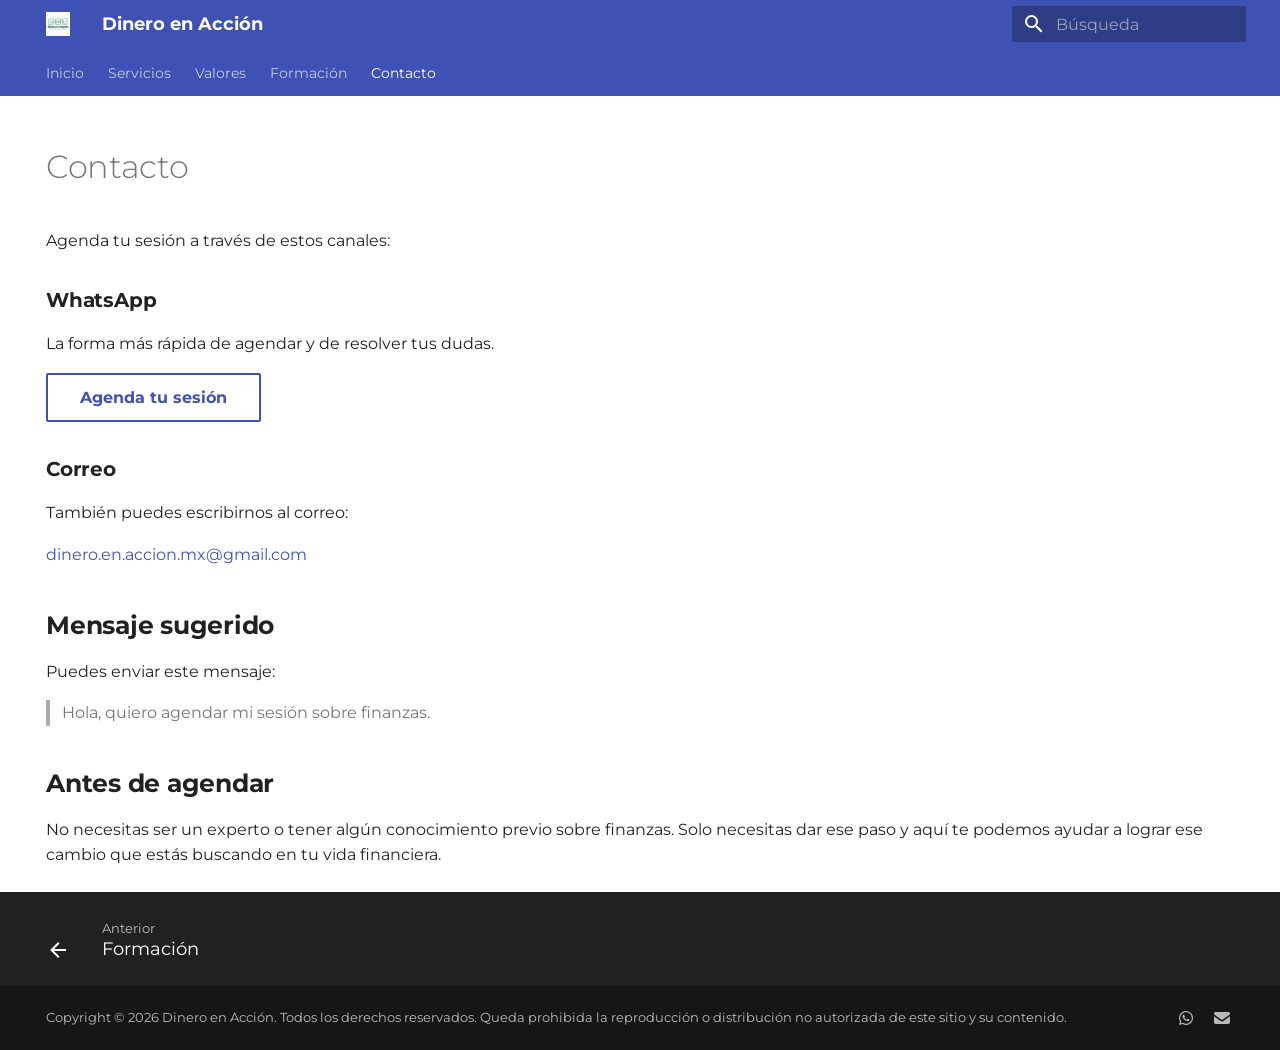
==== commit 14805a40: "Pagina de Prueba actualizada desde 56aa1d2" ====
--- a/contacto/index.html
+++ b/contacto/index.html
@@ -6,10 +6,10 @@
       <meta charset="utf-8">
       <meta name="viewport" content="width=device-width,initial-scale=1">
       
-        <meta name="description" content="Sesión personalizada sobre finanzas personales para jóvenes en México que quieren ordenar su dinero, ahorrar e invertir con mayor criterio.">
-      
-      
-        <meta name="author" content="Mente Financiera">
+        <meta name="description" content="Sesión personalizada sobre finanzas personales para las personas que quieren ordenar su dinero, ahorrar e invertir con mayor criterio.">
+      
+      
+        <meta name="author" content="Dinero en Acción">
       
       
         <link rel="canonical" href="https://mente-financiera.github.io/contacto/">
@@ -27,7 +27,7 @@
     
     
       
-        <title>Contacto - Mente Financiera</title>
+        <title>Contacto - Dinero en Acción</title>
       
     
     
@@ -92,7 +92,7 @@
 
 <header class="md-header" data-md-component="header">
   <nav class="md-header__inner md-grid" aria-label="Cabecera">
-    <a href=".." title="Mente Financiera" class="md-header__button md-logo" aria-label="Mente Financiera" data-md-component="logo">
+    <a href=".." title="Dinero en Acción" class="md-header__button md-logo" aria-label="Dinero en Acción" data-md-component="logo">
       
   <img src="../assets/Logo.png" alt="logo">
 
@@ -105,7 +105,7 @@
       <div class="md-header__ellipsis">
         <div class="md-header__topic">
           <span class="md-ellipsis">
-            Mente Financiera
+            Dinero en Acción
           </span>
         </div>
         <div class="md-header__topic" data-md-component="header-topic">
@@ -301,12 +301,12 @@
 
 <nav class="md-nav md-nav--primary md-nav--lifted" aria-label="Navegación" data-md-level="0">
   <label class="md-nav__title" for="__drawer">
-    <a href=".." title="Mente Financiera" class="md-nav__button md-logo" aria-label="Mente Financiera" data-md-component="logo">
+    <a href=".." title="Dinero en Acción" class="md-nav__button md-logo" aria-label="Dinero en Acción" data-md-component="logo">
       
   <img src="../assets/Logo.png" alt="logo">
 
     </a>
-    Mente Financiera
+    Dinero en Acción
   </label>
   
   <ul class="md-nav__list" data-md-scrollfix>
@@ -641,7 +641,7 @@
 <div>
 <h3 id="correo"><strong>Correo</strong></h3>
 <p>También puedes escribirnos al correo:</p>
-<p><a href="mailto:somos.mente.financiera@gmail.com">somos.mente.financiera@gmail.com</a></p>
+<p><a href="mailto:dinero.en.accion.mx@gmail.com">dinero.en.accion.mx@gmail.com</a></p>
 </div>
 </div>
 <h2 id="mensaje-sugerido"><strong>Mensaje sugerido</strong></h2>
@@ -717,7 +717,7 @@
       <div class="md-copyright">
   
     <div class="md-copyright__highlight">
-      Copyright &copy; 2026 Mente Financiera. Todos los derechos reservados. Queda prohibida la reproducción o distribución no autorizada de este sitio y su contenido.
+      Copyright &copy; 2026 Dinero en Acción. Todos los derechos reservados. Queda prohibida la reproducción o distribución no autorizada de este sitio y su contenido.
     </div>
   
   
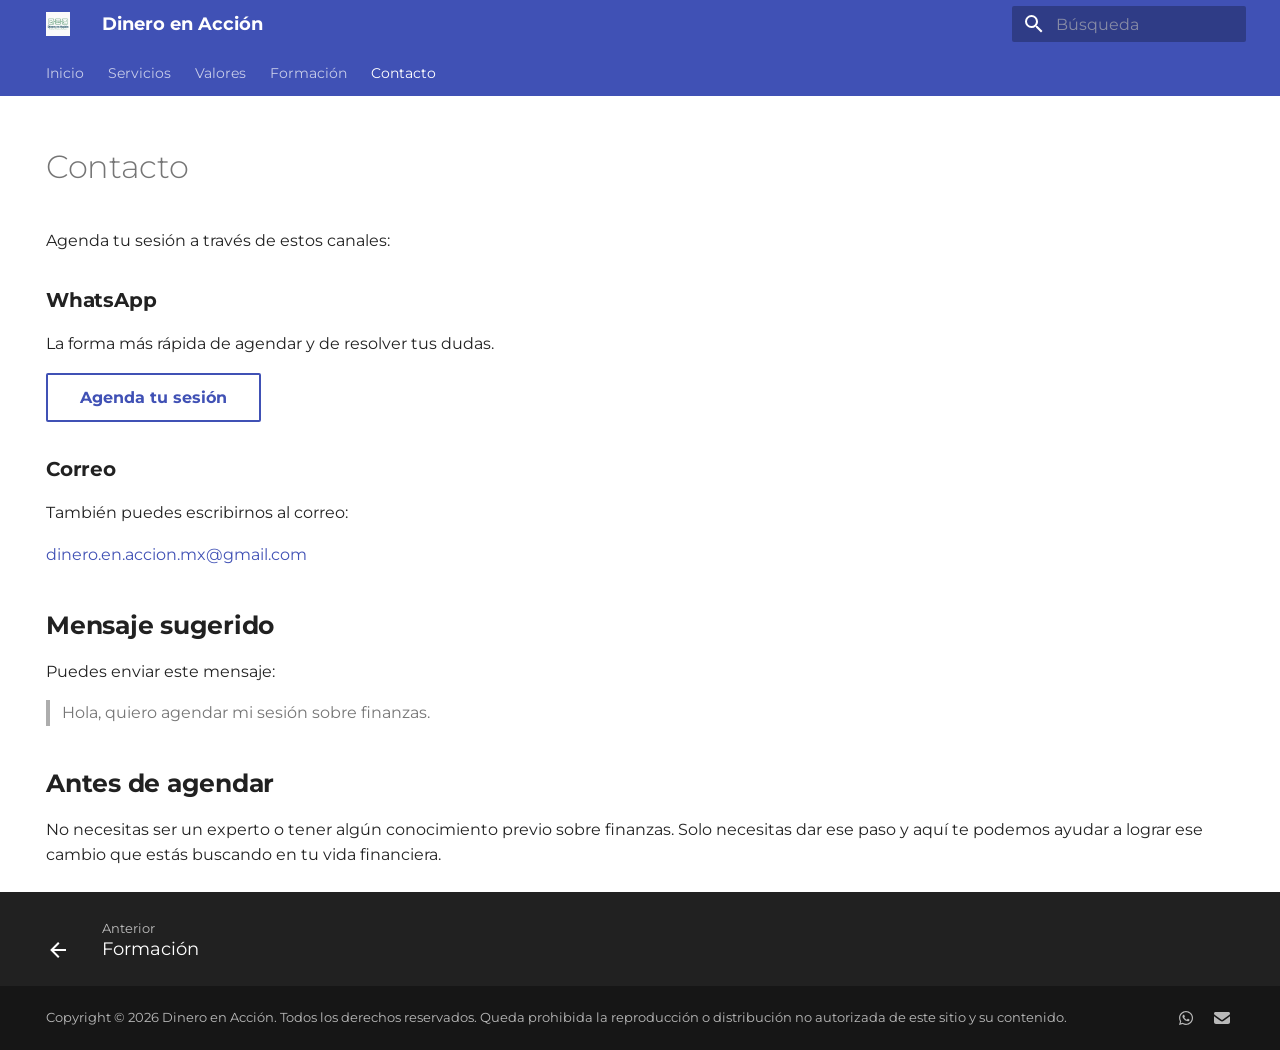
==== commit 2ea3a2ed: "Pagina de Prueba actualizada desde 4f33fef" ====
--- a/contacto/index.html
+++ b/contacto/index.html
@@ -12,7 +12,7 @@
         <meta name="author" content="Dinero en Acción">
       
       
-        <link rel="canonical" href="https://mente-financiera.github.io/contacto/">
+        <link rel="canonical" href="https://dineroenaccion.github.io/contacto/">
       
       
         <link rel="prev" href="../formacion/">
@@ -738,7 +738,7 @@
     
     
     
-    <a href="mailto:somos.mente.financiera@gmail.com" target="_blank" rel="noopener" title="Escribir por correo" class="md-social__link">
+    <a href="mailto:dinero.en.accion.mx@gmail.com" target="_blank" rel="noopener" title="Escribir por correo" class="md-social__link">
       <svg xmlns="http://www.w3.org/2000/svg" viewBox="0 0 512 512"><!--! Font Awesome Free 7.1.0 by @fontawesome - https://fontawesome.com License - https://fontawesome.com/license/free (Icons: CC BY 4.0, Fonts: SIL OFL 1.1, Code: MIT License) Copyright 2025 Fonticons, Inc.--><path d="M48 64C21.5 64 0 85.5 0 112c0 15.1 7.1 29.3 19.2 38.4l208 156a48 48 0 0 0 57.6 0l208-156c12.1-9.1 19.2-23.3 19.2-38.4 0-26.5-21.5-48-48-48zM0 196v188c0 35.3 28.7 64 64 64h384c35.3 0 64-28.7 64-64V196L313.6 344.8c-34.1 25.6-81.1 25.6-115.2 0z"/></svg>
     </a>
   
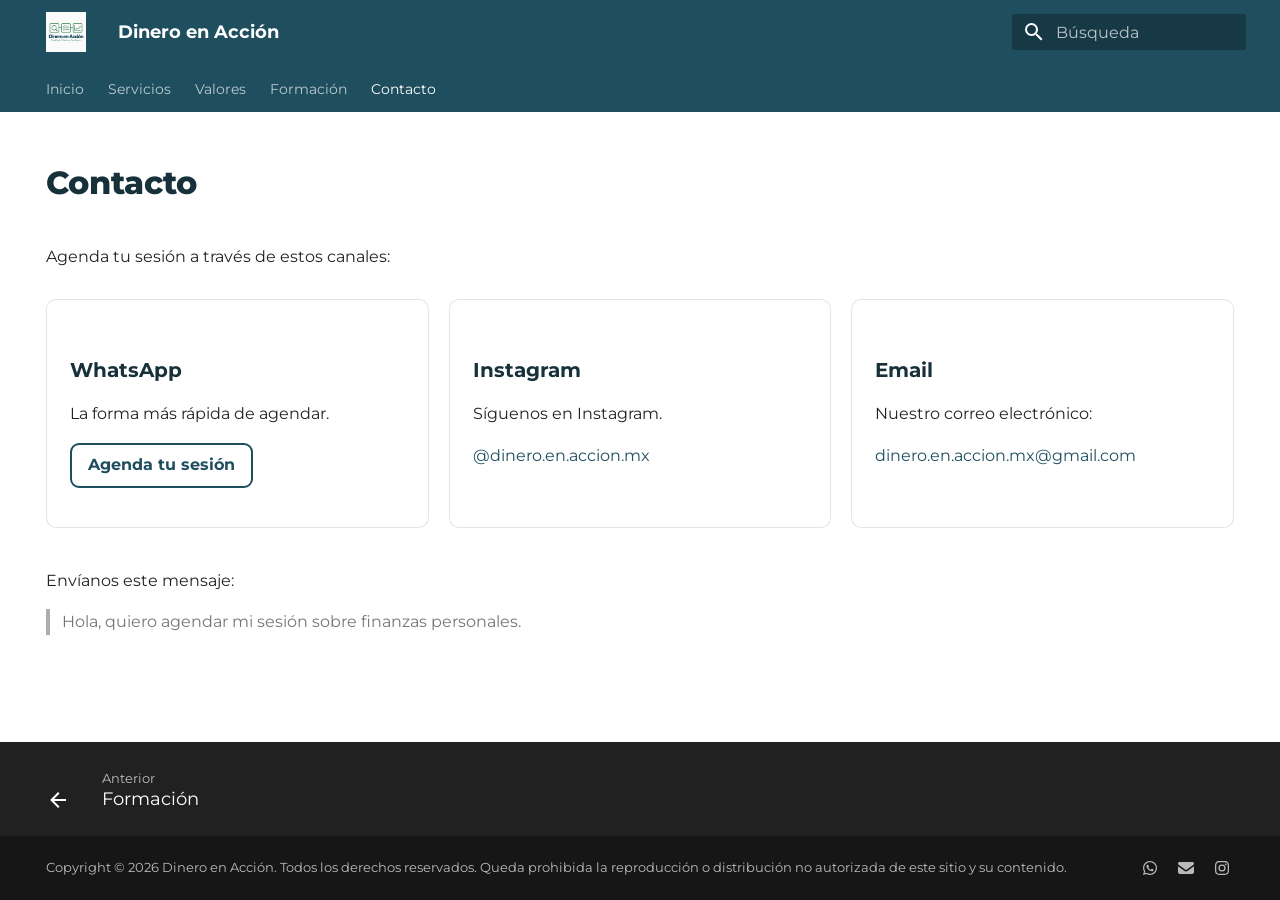
==== commit 876af591: "Pagina de Prueba actualizada desde 0a28fc0" ====
--- a/contacto/index.html
+++ b/contacto/index.html
@@ -53,7 +53,7 @@
       
     
     
-      <link rel="stylesheet" href="../extra.css?v=20260714-2">
+      <link rel="stylesheet" href="../extra.css?v=20261106-1">
     
     <script>__md_scope=new URL("..",location),__md_hash=e=>[...e].reduce(((e,_)=>(e<<5)-e+_.charCodeAt(0)),0),__md_get=(e,_=localStorage,t=__md_scope)=>JSON.parse(_.getItem(t.pathname+"."+e)),__md_set=(e,_,t=localStorage,a=__md_scope)=>{try{t.setItem(a.pathname+"."+e,JSON.stringify(_))}catch(e){}}</script>
     
@@ -497,10 +497,10 @@
 </li>
       
         <li class="md-nav__item">
-  <a href="#correo" class="md-nav__link">
+  <a href="#instagram" class="md-nav__link">
     <span class="md-ellipsis">
       
-        Correo
+        Instagram
       
     </span>
   </a>
@@ -508,21 +508,10 @@
 </li>
       
         <li class="md-nav__item">
-  <a href="#mensaje-sugerido" class="md-nav__link">
+  <a href="#email" class="md-nav__link">
     <span class="md-ellipsis">
       
-        Mensaje sugerido
-      
-    </span>
-  </a>
-  
-</li>
-      
-        <li class="md-nav__item">
-  <a href="#antes-de-agendar" class="md-nav__link">
-    <span class="md-ellipsis">
-      
-        Antes de agendar
+        Email
       
     </span>
   </a>
@@ -577,10 +566,10 @@
 </li>
       
         <li class="md-nav__item">
-  <a href="#correo" class="md-nav__link">
+  <a href="#instagram" class="md-nav__link">
     <span class="md-ellipsis">
       
-        Correo
+        Instagram
       
     </span>
   </a>
@@ -588,21 +577,10 @@
 </li>
       
         <li class="md-nav__item">
-  <a href="#mensaje-sugerido" class="md-nav__link">
+  <a href="#email" class="md-nav__link">
     <span class="md-ellipsis">
       
-        Mensaje sugerido
-      
-    </span>
-  </a>
-  
-</li>
-      
-        <li class="md-nav__item">
-  <a href="#antes-de-agendar" class="md-nav__link">
-    <span class="md-ellipsis">
-      
-        Antes de agendar
+        Email
       
     </span>
   </a>
@@ -635,22 +613,24 @@
 <div class="mf-contact">
 <div>
 <h3 id="whatsapp"><strong>WhatsApp</strong></h3>
-<p>La forma más rápida de agendar y de resolver tus dudas.</p>
+<p>La forma más rápida de agendar.</p>
 <p><a class="md-button" href="https://wa.me/528123905425?text=Hola%2C%20quiero%20agendar%20mi%20sesion%20sobre%20finanzas.">Agenda tu sesión</a></p>
 </div>
 <div>
-<h3 id="correo"><strong>Correo</strong></h3>
-<p>También puedes escribirnos al correo:</p>
+<h3 id="instagram"><strong>Instagram</strong></h3>
+<p>Síguenos en Instagram.</p>
+<p><a href="https://www.instagram.com/dinero.en.accion.mx/">@dinero.en.accion.mx</a></p>
+</div>
+<div>
+<h3 id="email"><strong>Email</strong></h3>
+<p>Nuestro correo electrónico:</p>
 <p><a href="mailto:dinero.en.accion.mx@gmail.com">dinero.en.accion.mx@gmail.com</a></p>
 </div>
 </div>
-<h2 id="mensaje-sugerido"><strong>Mensaje sugerido</strong></h2>
-<p>Puedes enviar este mensaje:</p>
+<p>Envíanos este mensaje:</p>
 <blockquote>
-<p>Hola, quiero agendar mi sesión sobre finanzas.</p>
+<p>Hola, quiero agendar mi sesión sobre finanzas personales.</p>
 </blockquote>
-<h2 id="antes-de-agendar"><strong>Antes de agendar</strong></h2>
-<p>No necesitas ser un experto o tener algún conocimiento previo sobre finanzas. Solo necesitas dar ese paso y aquí te podemos ayudar a lograr ese cambio que estás buscando en tu vida financiera.</p>
 
 
 
@@ -738,8 +718,16 @@
     
     
     
-    <a href="mailto:dinero.en.accion.mx@gmail.com" target="_blank" rel="noopener" title="Escribir por correo" class="md-social__link">
+    <a href="mailto:dinero.en.accion.mx@gmail.com" target="_blank" rel="noopener" title="Correo Electrónico" class="md-social__link">
       <svg xmlns="http://www.w3.org/2000/svg" viewBox="0 0 512 512"><!--! Font Awesome Free 7.1.0 by @fontawesome - https://fontawesome.com License - https://fontawesome.com/license/free (Icons: CC BY 4.0, Fonts: SIL OFL 1.1, Code: MIT License) Copyright 2025 Fonticons, Inc.--><path d="M48 64C21.5 64 0 85.5 0 112c0 15.1 7.1 29.3 19.2 38.4l208 156a48 48 0 0 0 57.6 0l208-156c12.1-9.1 19.2-23.3 19.2-38.4 0-26.5-21.5-48-48-48zM0 196v188c0 35.3 28.7 64 64 64h384c35.3 0 64-28.7 64-64V196L313.6 344.8c-34.1 25.6-81.1 25.6-115.2 0z"/></svg>
+    </a>
+  
+    
+    
+    
+    
+    <a href="https://www.instagram.com/dinero.en.accion.mx/" target="_blank" rel="noopener" title="Síguenos en Instagram" class="md-social__link">
+      <svg xmlns="http://www.w3.org/2000/svg" viewBox="0 0 448 512"><!--! Font Awesome Free 7.1.0 by @fontawesome - https://fontawesome.com License - https://fontawesome.com/license/free (Icons: CC BY 4.0, Fonts: SIL OFL 1.1, Code: MIT License) Copyright 2025 Fonticons, Inc.--><path d="M224.3 141a115 115 0 1 0-.6 230 115 115 0 1 0 .6-230m-.6 40.4a74.6 74.6 0 1 1 .6 149.2 74.6 74.6 0 1 1-.6-149.2m93.4-45.1a26.8 26.8 0 1 1 53.6 0 26.8 26.8 0 1 1-53.6 0m129.7 27.2c-1.7-35.9-9.9-67.7-36.2-93.9-26.2-26.2-58-34.4-93.9-36.2-37-2.1-147.9-2.1-184.9 0-35.8 1.7-67.6 9.9-93.9 36.1s-34.4 58-36.2 93.9c-2.1 37-2.1 147.9 0 184.9 1.7 35.9 9.9 67.7 36.2 93.9s58 34.4 93.9 36.2c37 2.1 147.9 2.1 184.9 0 35.9-1.7 67.7-9.9 93.9-36.2 26.2-26.2 34.4-58 36.2-93.9 2.1-37 2.1-147.8 0-184.8M399 388c-7.8 19.6-22.9 34.7-42.6 42.6-29.5 11.7-99.5 9-132.1 9s-102.7 2.6-132.1-9c-19.6-7.8-34.7-22.9-42.6-42.6-11.7-29.5-9-99.5-9-132.1s-2.6-102.7 9-132.1c7.8-19.6 22.9-34.7 42.6-42.6 29.5-11.7 99.5-9 132.1-9s102.7-2.6 132.1 9c19.6 7.8 34.7 22.9 42.6 42.6 11.7 29.5 9 99.5 9 132.1s2.7 102.7-9 132.1"/></svg>
     </a>
   
 </div>
--- a/extra.css
+++ b/extra.css
@@ -0,0 +1,266 @@
+:root {
+  --mf-petrol: #1f4e5f;
+  --mf-green: #5e9c76;
+  --mf-white: #ffffff;
+  --mf-light: #f5f7f8;
+  --mf-ink: #17313a;
+  --mf-soft-line: rgba(31, 78, 95, 0.14);
+  --mf-petrol-wash: rgba(31, 78, 95, 0.1);
+  --mf-petrol-soft: rgba(31, 78, 95, 0.18);
+  --mf-green-wash: rgba(94, 156, 118, 0.08);
+  --md-primary-fg-color: var(--mf-petrol);
+  --md-primary-fg-color--light: #2d6b7f;
+  --md-primary-fg-color--dark: #143642;
+  --md-accent-fg-color: var(--mf-petrol);
+}
+
+.md-header__button.md-logo img,
+.md-header__button.md-logo svg {
+  height: 2rem;
+  width: 2rem;
+}
+
+.md-typeset h1,
+.md-typeset h2,
+.md-typeset h3 {
+  color: var(--mf-ink);
+  letter-spacing: 0;
+}
+
+.md-typeset h1 {
+  font-weight: 800;
+}
+
+.md-typeset .md-button {
+  display: inline-flex;
+  align-items: center;
+  justify-content: center;
+  width: fit-content;
+  max-width: 100%;
+  min-width: 0;
+  padding: 0.65em 1em;
+  border-radius: 0.45rem;
+  font-weight: 700;
+  line-height: 1.25;
+  text-align: center;
+  white-space: normal;
+}
+
+.md-typeset .md-button--primary {
+  background-color: var(--mf-petrol);
+  border-color: var(--mf-petrol);
+  color: #ffffff;
+}
+
+.mf-hero {
+  display: block;
+  margin: -1.5rem -1.2rem 0;
+  padding: clamp(2rem, 5vw, 3.5rem) clamp(1.2rem, 5vw, 4rem);
+  background:
+    radial-gradient(circle at 86% 12%, var(--mf-petrol-soft), transparent 30rem),
+    radial-gradient(circle at 10% 100%, var(--mf-green-wash), transparent 22rem),
+    linear-gradient(135deg, rgba(245, 247, 248, 0.98), rgba(255, 255, 255, 0.86));
+  border-bottom: 1px solid var(--mf-soft-line);
+}
+
+.mf-hero__content {
+  max-width: 46rem;
+  min-width: 0;
+}
+
+.mf-hero__content h1 {
+  margin: 0.55rem 0 1rem;
+  color: var(--mf-petrol);
+  font-size: clamp(2rem, 4vw, 3.25rem);
+  line-height: 1.05;
+  overflow-wrap: normal;
+  text-wrap: balance;
+  word-break: normal;
+}
+
+.mf-hero__content p {
+  max-width: 42rem;
+  margin: 0.85rem 0;
+  font-size: 1rem;
+}
+
+.mf-hero__content > p:has(.md-button) {
+  display: flex;
+  flex-wrap: wrap;
+  align-items: flex-start;
+  gap: 0.65rem;
+}
+
+.mf-hero__content > p:has(.md-button) .md-button {
+  flex: 0 0 auto;
+  width: max-content;
+  margin: 0;
+}
+
+.mf-callout .md-button {
+  width: max-content;
+}
+
+.mf-eyebrow {
+  display: inline-flex;
+  margin-bottom: 0.4rem;
+  color: var(--mf-petrol);
+  font-size: 0.78rem;
+  font-weight: 800;
+  letter-spacing: 0.08em;
+  text-transform: uppercase;
+}
+
+.mf-hero__meta {
+  display: flex;
+  flex-wrap: wrap;
+  gap: 0.65rem;
+  margin-top: 1rem;
+}
+
+.mf-hero__meta span {
+  display: inline-block;
+  padding: 0.45rem 0.7rem;
+  border: 1px solid var(--mf-soft-line);
+  border-radius: 999px;
+  background: rgba(255, 255, 255, 0.72);
+  color: var(--mf-ink);
+  font-size: 0.78rem;
+  font-weight: 600;
+}
+
+.mf-hero__meta strong {
+  font-weight: 800;
+}
+
+.mf-hero__visual {
+  display: flex;
+  justify-content: flex-start;
+}
+
+.mf-plan-card {
+  display: grid;
+  gap: 0.75rem;
+  width: 100%;
+  padding: 1.2rem;
+  border: 1px solid var(--mf-soft-line);
+  border-radius: 0.5rem;
+  background: rgba(255, 255, 255, 0.72);
+  box-shadow: 0 1.5rem 4rem rgba(31, 78, 95, 0.1);
+}
+
+.mf-plan-card h3 {
+  margin: 0 0 0.25rem;
+}
+
+.mf-plan-card span {
+  display: block;
+  padding: 0.65rem 0.8rem;
+  border-left: 0.25rem solid var(--mf-petrol);
+  border-radius: 0.35rem;
+  background: var(--mf-petrol-wash);
+  color: var(--mf-ink);
+  font-weight: 700;
+}
+
+.mf-section {
+  margin: 0 -1.2rem;
+  padding: clamp(2.5rem, 5vw, 4.5rem) clamp(1.2rem, 5vw, 4rem);
+}
+
+.mf-section--muted {
+  background: var(--mf-light);
+  border-block: 1px solid var(--mf-soft-line);
+}
+
+.mf-grid {
+  display: grid;
+  gap: 1rem;
+  margin-top: 1.4rem;
+}
+
+.mf-grid--three {
+  grid-template-columns: repeat(2, minmax(0, 1fr));
+}
+
+.mf-grid--four {
+  grid-template-columns: repeat(2, minmax(0, 1fr));
+}
+
+.mf-card,
+.mf-summary > div,
+.mf-contact > div {
+  padding: 1.15rem;
+  border: 1px solid var(--mf-soft-line);
+  border-radius: 0.5rem;
+  background: var(--mf-white);
+}
+
+.mf-card h3,
+.mf-summary h3,
+.mf-contact h2 {
+  margin-top: 0;
+}
+
+.mf-card--wide {
+  max-width: 44rem;
+}
+
+.mf-steps {
+  display: grid;
+  gap: 1rem;
+  grid-template-columns: repeat(2, minmax(0, 1fr));
+  margin-top: 1.4rem;
+}
+
+.mf-steps > div {
+  padding-left: 1rem;
+  border-left: 0.25rem solid var(--mf-petrol);
+}
+
+.mf-callout {
+  margin-top: 1.5rem;
+  padding: clamp(1.2rem, 3vw, 2rem);
+  border: 1px solid var(--mf-petrol-soft);
+  border-radius: 0.5rem;
+  background: linear-gradient(135deg, var(--mf-petrol-wash), var(--mf-green-wash));
+}
+
+.mf-summary,
+.mf-contact {
+  display: grid;
+  grid-template-columns: repeat(3, minmax(0, 1fr));
+  gap: 1rem;
+  margin: 1.5rem 0 2rem;
+}
+
+@media (max-width: 960px) {
+  .mf-grid--three,
+  .mf-grid--four,
+  .mf-steps,
+  .mf-summary,
+  .mf-contact {
+    grid-template-columns: 1fr;
+  }
+
+  .mf-hero__visual {
+    justify-content: flex-start;
+  }
+}
+
+@media (max-width: 760px) {
+  .md-typeset .md-button {
+    min-height: 2.35rem;
+    padding: 0.55rem 0.8rem;
+    font-size: 0.82rem;
+  }
+
+  .mf-hero__content > p:has(.md-button) {
+    gap: 0.55rem;
+  }
+
+  .mf-grid--three,
+  .mf-grid--four {
+    grid-template-columns: 1fr;
+  }
+}
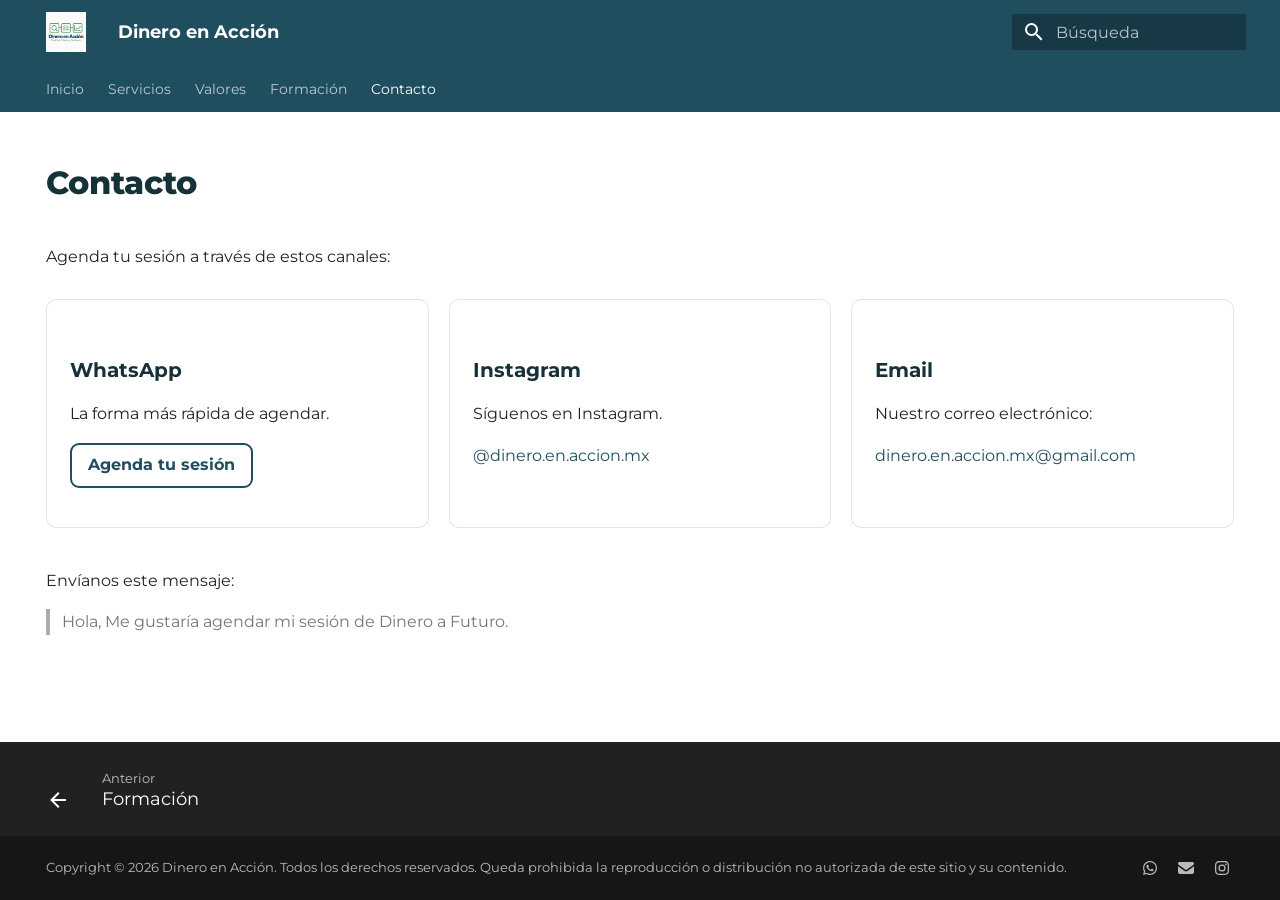
==== commit 99405214: "Pagina de Prueba actualizada desde 9f75a3d" ====
--- a/contacto/index.html
+++ b/contacto/index.html
@@ -23,7 +23,7 @@
       
       
       <link rel="icon" href="../assets/Dolar.ico">
-      <meta name="generator" content="mkdocs-1.6.1, mkdocs-material-9.8.0">
+      <meta name="generator" content="mkdocs-1.6.1, mkdocs-material-9.8.1">
     
     
       
@@ -614,7 +614,7 @@
 <div>
 <h3 id="whatsapp"><strong>WhatsApp</strong></h3>
 <p>La forma más rápida de agendar.</p>
-<p><a class="md-button" href="https://wa.me/528123905425?text=Hola%2C%20quiero%20agendar%20mi%20sesion%20sobre%20finanzas.">Agenda tu sesión</a></p>
+<p><a class="md-button" href="https://wa.me/528112098925?text=Hola%2C%20Me%20gustar%C3%ADa%20agendar%20mi%20sesi%C3%B3n%20de%20Dinero%20a%20Futuro.">Agenda tu sesión</a></p>
 </div>
 <div>
 <h3 id="instagram"><strong>Instagram</strong></h3>
@@ -629,7 +629,7 @@
 </div>
 <p>Envíanos este mensaje:</p>
 <blockquote>
-<p>Hola, quiero agendar mi sesión sobre finanzas personales.</p>
+<p>Hola, Me gustaría agendar mi sesión de Dinero a Futuro.</p>
 </blockquote>
 
 
@@ -710,7 +710,7 @@
     
     
     
-    <a href="https://wa.me/528123905425?text=Hola%2C%20quiero%20agendar%20mi%20sesion%20Dinero%20a%20Futuro." target="_blank" rel="noopener" title="Agendar por WhatsApp" class="md-social__link">
+    <a href="https://wa.me/528112098925?text=Hola%2C%20Me%20gustar%C3%ADa%20agendar%20mi%20sesi%C3%B3n%20de%20Dinero%20a%20Futuro." target="_blank" rel="noopener" title="Agendar por WhatsApp" class="md-social__link">
       <svg xmlns="http://www.w3.org/2000/svg" viewBox="0 0 448 512"><!--! Font Awesome Free 7.1.0 by @fontawesome - https://fontawesome.com License - https://fontawesome.com/license/free (Icons: CC BY 4.0, Fonts: SIL OFL 1.1, Code: MIT License) Copyright 2025 Fonticons, Inc.--><path d="M380.9 97.1C339 55.1 283.2 32 223.9 32c-122.4 0-222 99.6-222 222 0 39.1 10.2 77.3 29.6 111L0 480l117.7-30.9c32.4 17.7 68.9 27 106.1 27h.1c122.3 0 224.1-99.6 224.1-222 0-59.3-25.2-115-67.1-157m-157 341.6c-33.2 0-65.7-8.9-94-25.7l-6.7-4-69.8 18.3L72 359.2l-4.4-7c-18.5-29.4-28.2-63.3-28.2-98.2 0-101.7 82.8-184.5 184.6-184.5 49.3 0 95.6 19.2 130.4 54.1s56.2 81.2 56.1 130.5c0 101.8-84.9 184.6-186.6 184.6m101.2-138.2c-5.5-2.8-32.8-16.2-37.9-18-5.1-1.9-8.8-2.8-12.5 2.8s-14.3 18-17.6 21.8c-3.2 3.7-6.5 4.2-12 1.4-32.6-16.3-54-29.1-75.5-66-5.7-9.8 5.7-9.1 16.3-30.3 1.8-3.7.9-6.9-.5-9.7s-12.5-30.1-17.1-41.2c-4.5-10.8-9.1-9.3-12.5-9.5-3.2-.2-6.9-.2-10.6-.2s-9.7 1.4-14.8 6.9c-5.1 5.6-19.4 19-19.4 46.3s19.9 53.7 22.6 57.4c2.8 3.7 39.1 59.7 94.8 83.8 35.2 15.2 49 16.5 66.6 13.9 10.7-1.6 32.8-13.4 37.4-26.4s4.6-24.1 3.2-26.4c-1.3-2.5-5-3.9-10.5-6.6"/></svg>
     </a>
   
@@ -748,7 +748,7 @@
       <script id="__config" type="application/json">{"annotate": null, "base": "..", "features": ["navigation.tabs", "navigation.sections", "navigation.top", "navigation.footer", "toc.follow", "search.suggest", "search.highlight"], "search": "../assets/javascripts/workers/search.a7633da7.min.js", "tags": null, "translations": {"clipboard.copied": "Copiado al portapapeles", "clipboard.copy": "Copiar al portapapeles", "search.result.more.one": "1 m\u00e1s en esta p\u00e1gina", "search.result.more.other": "# m\u00e1s en esta p\u00e1gina", "search.result.none": "No se encontraron documentos", "search.result.one": "1 documento encontrado", "search.result.other": "# documentos encontrados", "search.result.placeholder": "Teclee para comenzar b\u00fasqueda", "search.result.term.missing": "Falta", "select.version": "Seleccionar versi\u00f3n"}, "version": null}</script>
     
     
-      <script src="../assets/javascripts/bundle.c21346df.min.js"></script>
+      <script src="../assets/javascripts/bundle.a5f9d56c.min.js"></script>
       
     
   </body>
